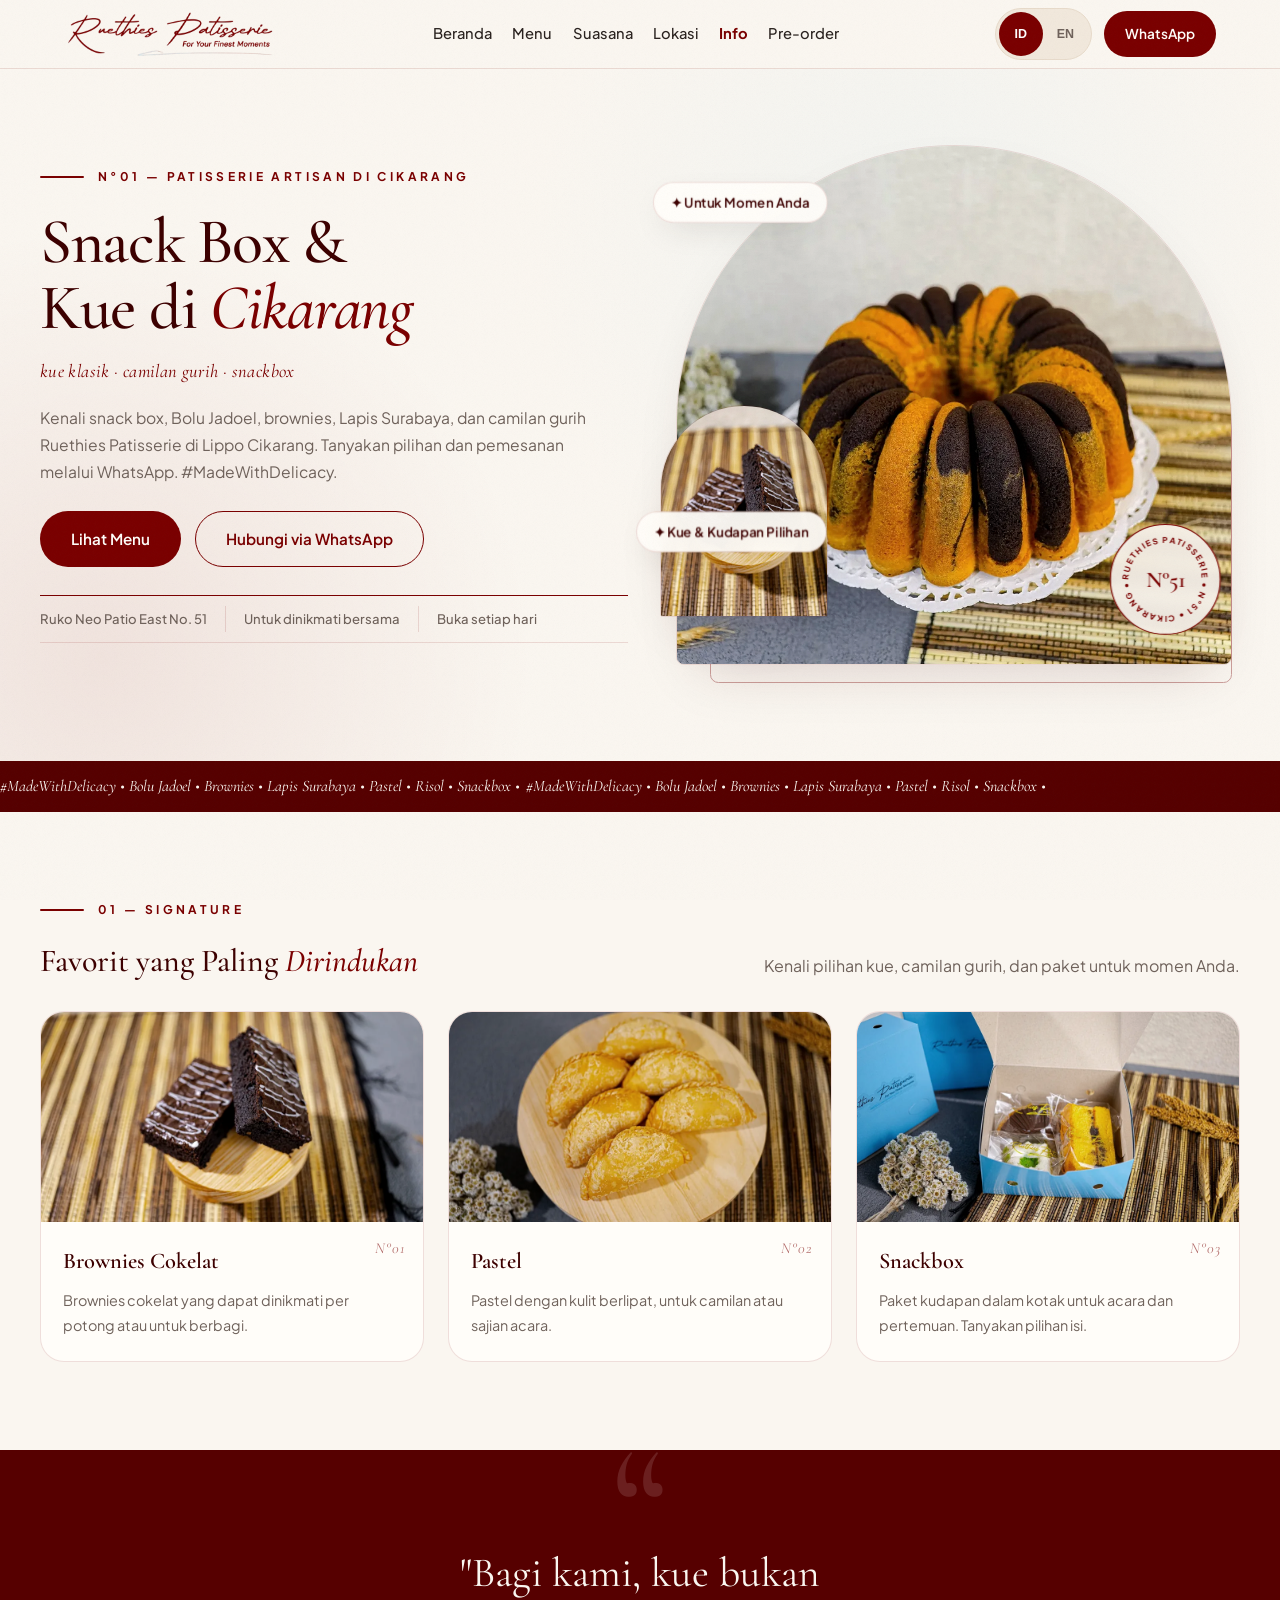
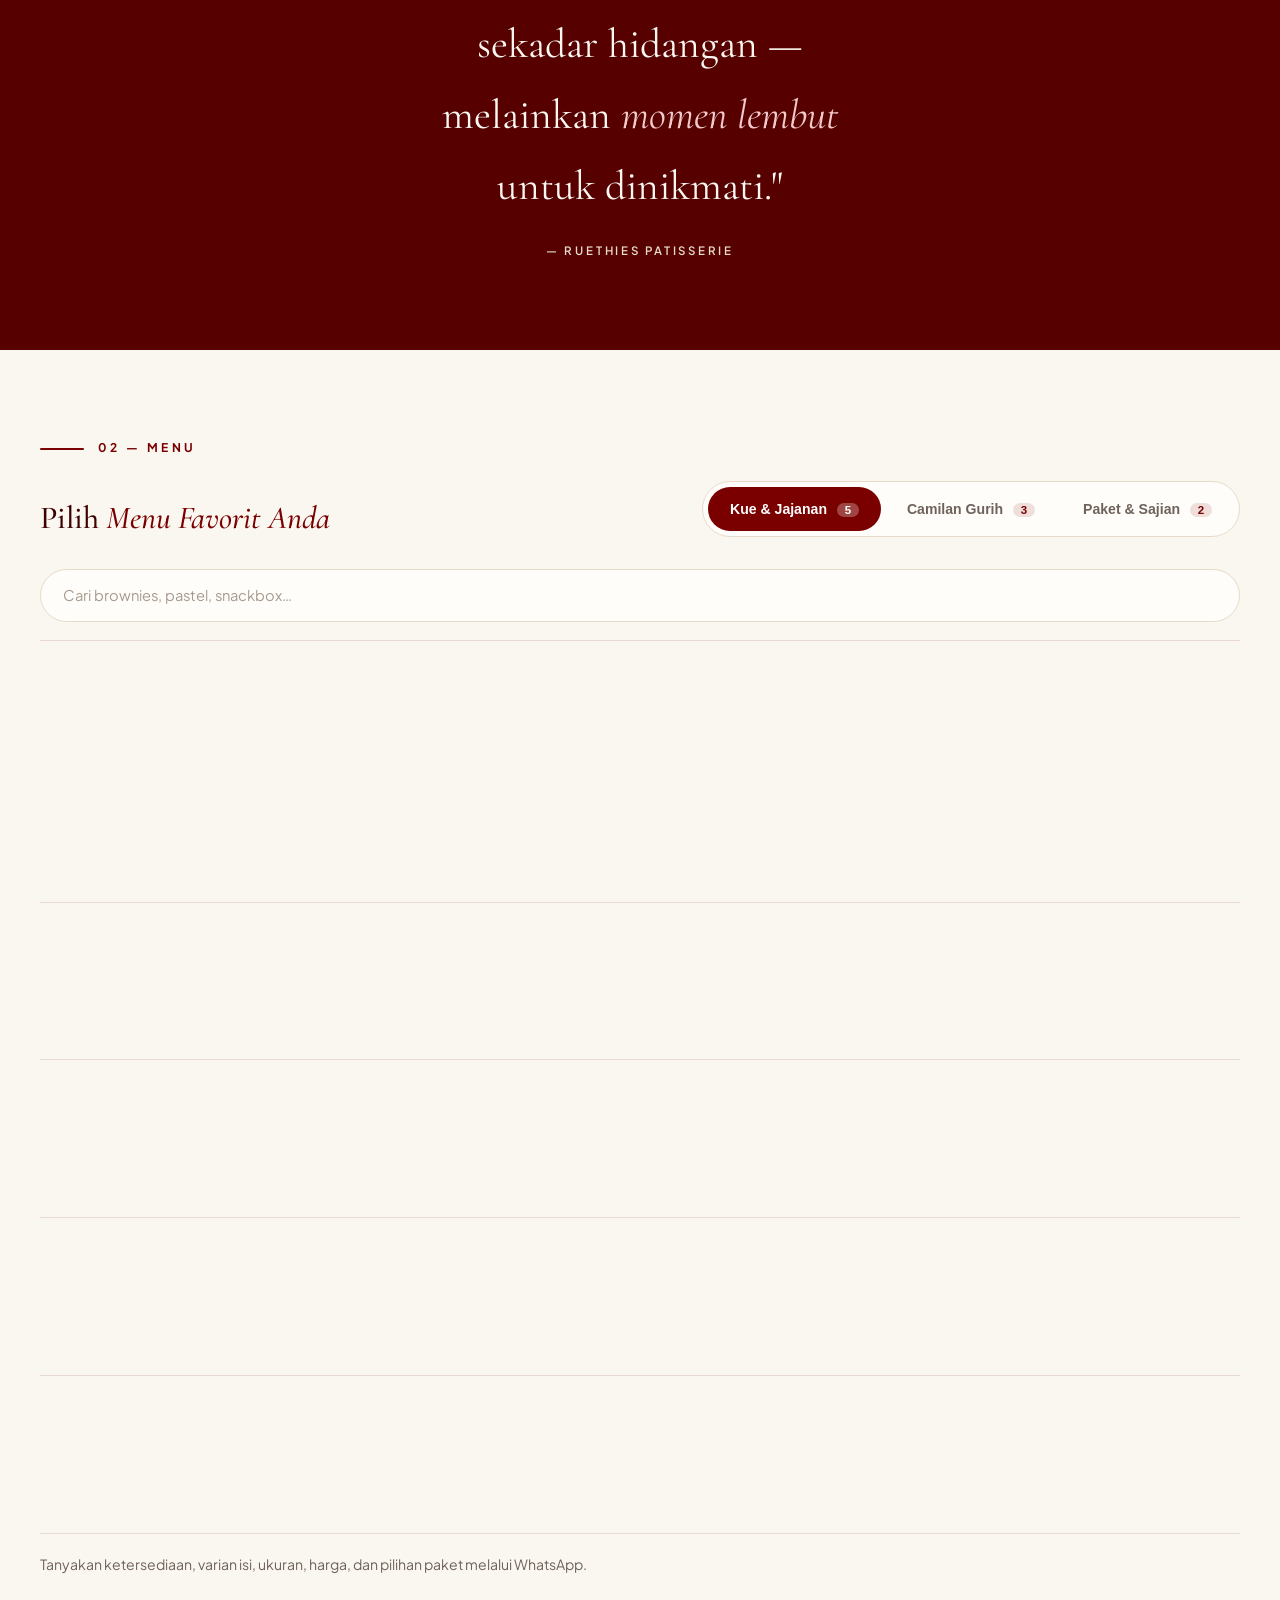
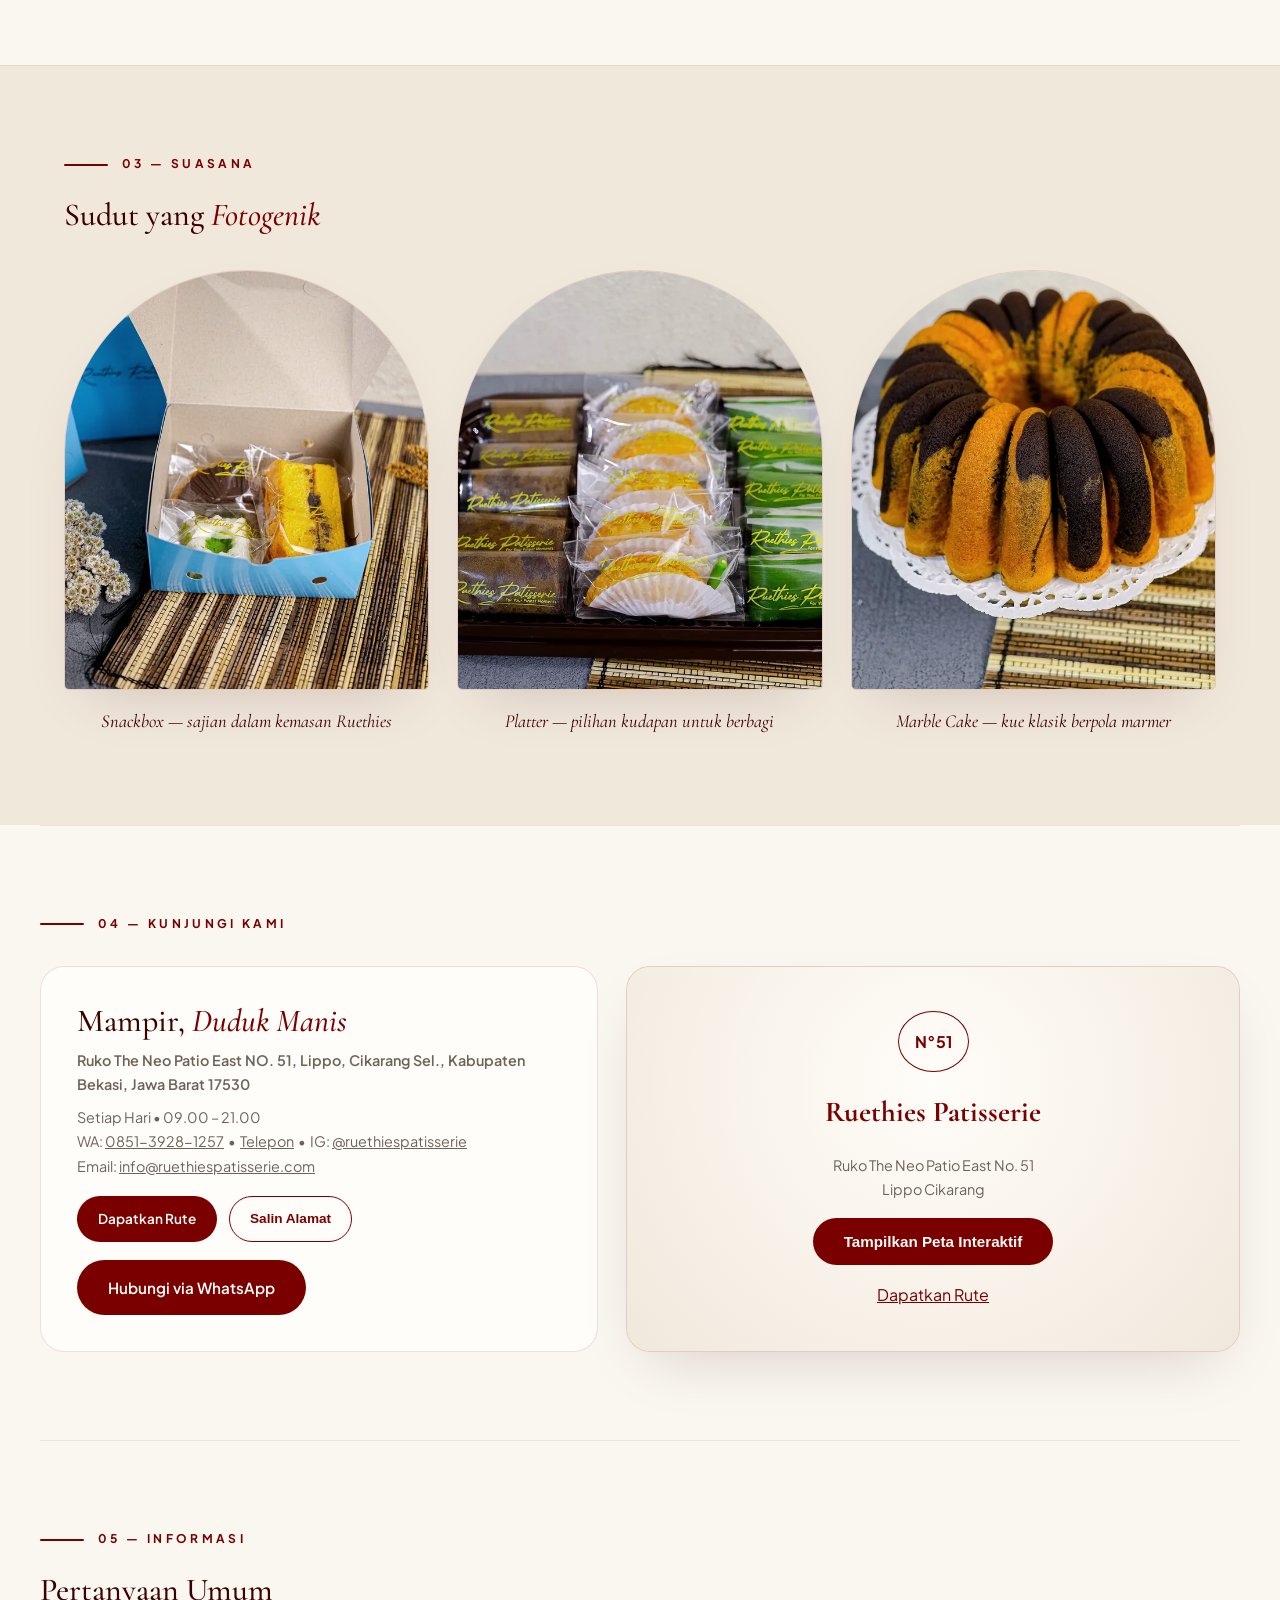
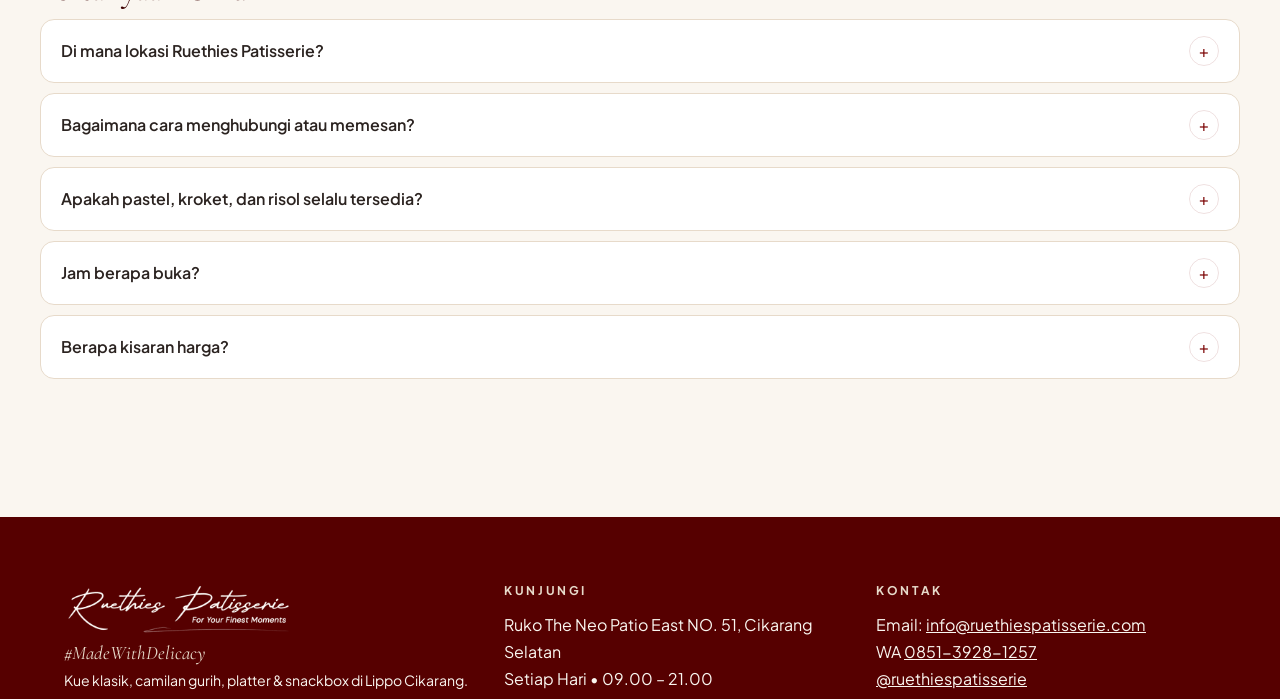
==== index.html @ 6746abd4 "Merge main into staging: sync shared photo detail UI" ====
<!DOCTYPE html>
<html lang="id">
<head>
<meta charset="UTF-8" />
<meta name="viewport" content="width=device-width, initial-scale=1.0" />
<title>Snack Box &amp; Kue di Cikarang | Ruethies Patisserie</title>
<meta name="description" content="Bolu Jadoel, brownies cokelat, Lapis Surabaya, Marble Cake, Jongkong, pastel, kroket, risol, platter dan snackbox di Ruethies Patisserie, Lippo Cikarang. Hubungi kami melalui WhatsApp." />
<meta name="author" content="Ruethies Patisserie" />
<meta name="robots" content="index, follow, max-image-preview:large" />
<link rel="canonical" href="https://ruethiespatisserie.com/" />
<link rel="alternate" hreflang="x-default" href="https://ruethiespatisserie.com/" />
<meta name="geo.region" content="ID-JB" />
<meta name="geo.placename" content="Cikarang Selatan, Kabupaten Bekasi" />
<meta name="geo.position" content="-6.3443722;107.1490519" />
<meta name="ICBM" content="-6.3443722, 107.1490519" />
<meta property="og:type" content="website" />
<meta property="og:site_name" content="Ruethies Patisserie" />
<meta property="og:title" content="Ruethies Patisserie — Kue & Snackbox di Cikarang" />
<meta property="og:description" content="Kue klasik, brownies, camilan gurih, platter dan snackbox untuk momen bersama. Temukan Ruethies Patisserie di Lippo Cikarang." />
<meta property="og:url" content="https://ruethiespatisserie.com/" />
<meta property="og:image" content="https://ruethiespatisserie.com/logo.jpeg" />
<meta name="twitter:card" content="summary_large_image" />
<meta name="twitter:title" content="Ruethies Patisserie — Kue & Snackbox Cikarang" />
<meta name="twitter:description" content="Kue klasik, camilan gurih, platter dan snackbox di Cikarang. #MadeWithDelicacy" />
<meta name="twitter:image" content="https://ruethiespatisserie.com/logo.jpeg" />
<meta name="theme-color" content="#7A0000" />
<link rel="manifest" href="manifest.json" />
<meta name="mobile-web-app-capable" content="yes" />
<meta name="apple-mobile-web-app-capable" content="yes" />
<meta name="apple-mobile-web-app-status-bar-style" content="default" />
<meta name="apple-mobile-web-app-title" content="Ruethies" />
<link rel="preconnect" href="https://fonts.googleapis.com" />
<link rel="preconnect" href="https://fonts.gstatic.com" crossorigin />
<link rel="preload" as="image" type="image/webp" href="images/hero-marble-cake.webp" fetchpriority="high" />
<link rel="preload" href="menu.json" as="fetch" crossorigin="anonymous" />
<link rel="apple-touch-icon" href="images/brand/logo-wine-320.png" />
<link rel="icon" type="image/png" href="images/brand/logo-wine-64.png" />
<link id="site-fonts" href="https://fonts.googleapis.com/css2?family=Cormorant+Garamond:ital,wght@0,400;0,500;0,600;1,400;1,500&family=Plus+Jakarta+Sans:wght@400;500;600;700&display=swap" rel="stylesheet" media="print" />
<noscript><link href="https://fonts.googleapis.com/css2?family=Cormorant+Garamond:ital,wght@0,400;0,500;0,600;1,400;1,500&family=Plus+Jakarta+Sans:wght@400;500;600;700&display=swap" rel="stylesheet" /></noscript>
<!-- ?v= = versi aset. NAIKKAN tiap deploy yang mengubah styles.css/app.js agar pengunjung otomatis dapat file baru -->
<link rel="stylesheet" href="styles.css?v=20261111-shared-detail" />
<script src="app.js?v=20261111-atmosphere" defer></script>
<script type="application/ld+json">
{"@context":"https://schema.org","@type":"CafeOrCoffeeShop","@id":"https://ruethiespatisserie.com/#cafe","name":"Ruethies Patisserie","url":"https://ruethiespatisserie.com/","inLanguage":"id","image":"https://ruethiespatisserie.com/logo.jpeg","logo":"https://ruethiespatisserie.com/logo-wine.png","slogan":"#MadeWithDelicacy","telephone":"+62-851-3928-1257","email":"info@ruethiespatisserie.com","currenciesAccepted":"IDR","menu":"https://ruethiespatisserie.com/#menu","areaServed":["Lippo Cikarang","Cikarang Selatan","Kabupaten Bekasi","Jawa Barat"],"servesCuisine":["Kue","Jajanan Indonesia","Pastel","Kroket","Risol","Snackbox"],"sameAs":["https://instagram.com/ruethiespatisserie","https://www.google.com/maps/place/Ruethies+Patisserie/@-6.3443722,107.1490519,18z"],"openingHours":"Mo-Su 09:00-21:00","openingHoursSpecification":{"@type":"OpeningHoursSpecification","dayOfWeek":["Monday","Tuesday","Wednesday","Thursday","Friday","Saturday","Sunday"],"opens":"09:00","closes":"21:00"},"address":{"@type":"PostalAddress","streetAddress":"Ruko The Neo Patio East NO. 51, Lippo","addressLocality":"Cikarang Selatan, Kabupaten Bekasi","addressRegion":"Jawa Barat","postalCode":"17530","addressCountry":"ID"},"geo":{"@type":"GeoCoordinates","latitude":-6.3443722,"longitude":107.1490519},"hasMap":"https://www.google.com/maps/place/Ruethies+Patisserie/@-6.3443722,107.1490519,18z"}
</script>
<script type="application/ld+json">
{"@context":"https://schema.org","@type":"Menu","name":"Menu Ruethies Patisserie","hasMenuSection":[{"@type":"MenuSection","name":"Kue \u0026 Jajanan","hasMenuItem":[{"@type":"MenuItem","name":"Bolu Jadoel","description":"Bolu klasik dengan taburan cokelat, untuk teman berbagi cerita.","image":"https://ruethiespatisserie.com/images/menu/bolu-jadoel.jpg"},{"@type":"MenuItem","name":"Brownies Cokelat","description":"Brownies cokelat yang dapat dinikmati per potong atau untuk berbagi.","image":"https://ruethiespatisserie.com/images/menu/brownies-cokelat.jpg"},{"@type":"MenuItem","name":"Lapis Surabaya","description":"Kue berlapis dengan tampilan klasik untuk melengkapi momen bersama.","image":"https://ruethiespatisserie.com/images/menu/lapis-surabaya.jpg"},{"@type":"MenuItem","name":"Marble Cake","description":"Bolu dengan pola marmer pada setiap irisan.","image":"https://ruethiespatisserie.com/images/menu/marble-cake.jpg"},{"@type":"MenuItem","name":"Jongkong","description":"Jajanan dalam cup dengan lapisan hijau dan putih.","image":"https://ruethiespatisserie.com/images/menu/jongkong.jpg"}]},{"@type":"MenuSection","name":"Camilan Gurih","hasMenuItem":[{"@type":"MenuItem","name":"Pastel","description":"Pastel dengan kulit berlipat, untuk camilan atau sajian acara.","image":"https://ruethiespatisserie.com/images/menu/pastel.jpg"},{"@type":"MenuItem","name":"Kroket","description":"Kroket berbalut tepung panir dengan tampilan keemasan.","image":"https://ruethiespatisserie.com/images/menu/kroket.jpg"},{"@type":"MenuItem","name":"Risol","description":"Risol berbalut tepung panir untuk menemani waktu santai.","image":"https://ruethiespatisserie.com/images/menu/risol.jpg"}]},{"@type":"MenuSection","name":"Paket \u0026 Sajian","hasMenuItem":[{"@type":"MenuItem","name":"Platter","description":"Pilihan sajian campuran dalam platter. Tanyakan pilihan isi dan kemasannya.","image":"https://ruethiespatisserie.com/images/menu/platter.jpg"},{"@type":"MenuItem","name":"Snackbox","description":"Paket kudapan dalam kotak untuk acara dan pertemuan. Tanyakan pilihan isi.","image":"https://ruethiespatisserie.com/images/menu/snackbox.jpg"}]}]}
</script>
<script type="application/ld+json">
{"@context":"https://schema.org","@type":"WebSite","name":"Ruethies Patisserie","url":"https://ruethiespatisserie.com/","inLanguage":"id"}
</script>
<!-- FAQ:SCHEMA:START -->
<script type="application/ld+json">
{"@context":"https:\/\/schema.org","@type":"FAQPage","mainEntity":[{"@type":"Question","name":"Di mana lokasi Ruethies Patisserie?","acceptedAnswer":{"@type":"Answer","text":"Ruko The Neo Patio East No. 51, Lippo, Cikarang Selatan, Kabupaten Bekasi, Jawa Barat 17530. Dapatkan rute"}},{"@type":"Question","name":"Bagaimana cara menghubungi atau memesan?","acceptedAnswer":{"@type":"Answer","text":"Hubungi WhatsApp 0851-3928-1257 untuk menanyakan ketersediaan, harga, dan pemesanan. Sebutkan produk, jumlah, serta tanggal yang diinginkan."}},{"@type":"Question","name":"Apakah pastel, kroket, dan risol selalu tersedia?","acceptedAnswer":{"@type":"Answer","text":"Ketersediaan dan pilihan isi dapat berbeda. Silakan tanyakan menu yang tersedia melalui WhatsApp."}},{"@type":"Question","name":"Jam berapa buka?","acceptedAnswer":{"@type":"Answer","text":"Setiap hari pukul 09.00–21.00 WIB."}},{"@type":"Question","name":"Berapa kisaran harga?","acceptedAnswer":{"@type":"Answer","text":"Harga mengikuti produk, ukuran, dan pilihan paket. Silakan hubungi WhatsApp untuk informasi harga terbaru."}}]}
</script>
<!-- FAQ:SCHEMA:END -->
</head>
<body>
<a class="skip" href="#menu" data-i18n="nav.skip">Langsung ke menu</a>
<div class="grain" aria-hidden="true"></div>

<header class="nav" id="nav">
  <div class="container nav-inner">
    <a href="#home" class="brand"><picture><source type="image/webp" srcset="images/brand/logo-wine-320.webp 320w, images/brand/logo-wine-640.webp 640w" sizes="(max-width: 960px) 132px, 215px" /><img src="images/brand/logo-wine-320.png" width="320" height="78" alt="Ruethies Patisserie — For Your Finest Moments" class="logo" /></picture></a>
    <nav class="links">
      <a href="#home" data-i18n="nav.home">Beranda</a>
      <a href="#menu" data-i18n="nav.menu">Menu</a>
      <a href="#atmosphere" data-i18n="nav.atmos">Suasana</a>
      <a href="#visit" data-i18n="nav.visit">Lokasi</a>
      <a href="#faq" data-i18n="nav.info">Info</a>
      <a href="/pre-order/" data-i18n="nav.preorder">Pre-order</a>
    </nav>
    <div class="nav-cta">
      <div class="lang" role="group" aria-label="Language">
        <button id="btn-id" class="on">ID</button>
        <button id="btn-en">EN</button>
      </div>
      <a class="btn primary sm" data-contact-wa data-i18n="nav.contact" href="https://wa.me/6285139281257?text=Halo%20Ruethies%20Patisserie!%20Saya%20ingin%20bertanya%20tentang%20menu%20dan%20pemesanan." target="_blank" rel="noopener">WhatsApp</a>
      <button class="burger" id="burger" aria-label="Menu" aria-expanded="false"><span></span><span></span><span></span></button>
    </div>
  </div>
  <nav class="mobile-menu" id="mmenu" hidden>
    <a href="#home" data-i18n="nav.home">Beranda</a>
    <a href="#menu" data-i18n="nav.menu">Menu</a>
    <a href="#atmosphere" data-i18n="nav.atmos">Suasana</a>
    <a href="#visit" data-i18n="nav.visit">Lokasi</a>
    <a href="#faq" data-i18n="nav.info">Info</a>
    <a href="/pre-order/" data-i18n="nav.preorder">Pre-order</a>
    <a class="mobile-reserve" data-contact-wa href="https://wa.me/6285139281257?text=Halo%20Ruethies%20Patisserie!%20Saya%20ingin%20bertanya%20tentang%20menu%20dan%20pemesanan." target="_blank" rel="noopener" data-i18n="nav.contact">WhatsApp</a>
  </nav>
</header>

<main id="home">
  <!-- HERO -->
  <section class="hero">
    <div class="hero-glow" aria-hidden="true"></div>
    <span class="side-label" aria-hidden="true">PATISSERIE — CIKARANG</span>
    <div class="hero-inner">
    <div class="hero-text">
      <p class="eyebrow"><span class="line"></span><span data-i18n="hero.eyebrow">N°01 — Patisserie Artisan di Cikarang</span></p>
      <h1 class="display" data-i18n-html="hero.title">Snack Box &amp; Kue di <em>Cikarang</em></h1>
      <p class="french" data-i18n="hero.french">kue klasik · camilan gurih · snackbox</p>
      <p class="sub" data-i18n="hero.sub">Kenali snack box, Bolu Jadoel, brownies, Lapis Surabaya, dan camilan gurih Ruethies Patisserie di Lippo Cikarang. Tanyakan pilihan dan pemesanan melalui WhatsApp. #MadeWithDelicacy.</p>
      <!-- SEO:SNACKLINK:START --><!-- SEO:SNACKLINK:END -->
      <div class="hero-btns">
        <a href="#menu" class="btn primary" data-i18n="hero.cta1">Lihat Menu</a>
        <a class="btn secondary" data-contact-wa data-i18n="hero.cta2" href="https://wa.me/6285139281257?text=Halo%20Ruethies%20Patisserie!%20Saya%20ingin%20bertanya%20tentang%20menu%20dan%20pemesanan." target="_blank" rel="noopener">Hubungi via WhatsApp</a>
      </div>
      <div class="meta">
        <div><span data-i18n="hero.p1">Ruko Neo Patio East No. 51</span></div><i></i>
        <div><span data-i18n="hero.p2">Untuk dinikmati bersama</span></div><i></i>
        <div><span data-i18n="hero.p3">Buka setiap hari</span></div>
      </div>
    </div>
    <div class="hero-visual">
      <div class="arch-frame" aria-hidden="true"></div>
      <div class="arch main"><picture><source type="image/webp" srcset="images/hero-marble-cake.webp" /><img fetchpriority="high" decoding="async" src="images/hero-marble-cake.jpg" width="880" height="1100" alt="Marble Cake Ruethies Patisserie di Cikarang" /></picture></div>
      <div class="arch mini m1"><picture><source type="image/webp" srcset="images/menu/brownies-cokelat.webp" /><img loading="lazy" decoding="async" src="images/menu/brownies-cokelat.jpg" width="640" height="480" alt="Brownies Cokelat" /></picture></div>
      <div class="badge b1">✦ <span data-i18n="hero.b1">Untuk Momen Anda</span></div>
      <div class="badge b2">✦ <span data-i18n="hero.b2">Kue & Kudapan Pilihan</span></div>
      <div class="seal" aria-hidden="true">
        <svg viewBox="0 0 120 120">
          <defs><path id="sealcirc" d="M60,60 m-44,0 a44,44 0 1,1 88,0 a44,44 0 1,1 -88,0"/></defs>
          <text><textPath href="#sealcirc" textLength="274" lengthAdjust="spacingAndGlyphs">RUETHIES PATISSERIE • N°51 • CIKARANG •</textPath></text>
        </svg>
        <b>N°51</b>
      </div>
    </div>
    </div>
  </section>

  <div class="marquee" aria-hidden="true"><div class="track">
    <span>#MadeWithDelicacy • Bolu Jadoel • Brownies • Lapis Surabaya • Pastel • Risol • Snackbox • </span>
    <span>#MadeWithDelicacy • Bolu Jadoel • Brownies • Lapis Surabaya • Pastel • Risol • Snackbox • </span>
  </div></div>

  <!-- SIGNATURE -->
  <section class="section container">
    <p class="eyebrow"><span class="line"></span><span data-i18n="sig.eyebrow">01 — Signature</span></p>
    <div class="sec-head">
      <h2 class="h2" data-i18n-html="sig.title">Favorit yang Paling <em>Dirindukan</em></h2>
      <p class="muted" data-i18n="sig.sub">Kenali pilihan kue, camilan gurih, dan paket untuk momen Anda.</p>
    </div>
    <div class="cards3" id="signature" aria-busy="true">
<!-- SEO:SIGNATURE:START --><!-- SEO:SIGNATURE:END -->
    </div>
  </section>

  <!-- QUOTE / WINE BAND -->
  <section class="quote wine-band">
    <span class="qmark" aria-hidden="true">“</span>
    <p data-i18n-html="quote.text">“Bagi kami, kue bukan sekadar hidangan — melainkan <em>momen lembut</em> untuk dinikmati.”</p>
    <small>— Ruethies Patisserie</small>
  </section>

  <!-- MENU -->
  <section class="section container" id="menu">
    <p class="eyebrow"><span class="line"></span><span data-i18n="menu.eyebrow">02 — Menu</span></p>
    <div class="sec-head">
      <h2 class="h2" data-i18n-html="menu.title">Pilih <em>Menu Favorit Anda</em></h2>
      <div class="tabs" role="tablist">
        <button class="tab on" role="tab" data-cat="cakery" data-i18n="menu.t1">Kue & Jajanan</button>
        <button class="tab" role="tab" data-cat="savoury" data-i18n="menu.t2">Camilan Gurih</button>
        <button class="tab" role="tab" data-cat="packages" data-i18n="menu.t3">Paket & Sajian</button>
        <span class="pill" id="pill"></span>
      </div>
    </div>
    <div class="menu-tools">
      <input id="msearch" type="search" data-i18n-ph="menu.searchPh" placeholder="Cari brownies, pastel, snackbox…" autocomplete="off" />
    </div>
    <div class="menulist" id="menugrid" aria-busy="true" aria-live="polite">
<!-- SEO:MENU:START --><!-- SEO:MENU:END -->
    </div>
    <noscript><ul>
      <li>Bolu Jadoel — Bolu klasik dengan taburan cokelat, untuk teman berbagi cerita.</li>
      <li>Brownies Cokelat — Brownies cokelat yang dapat dinikmati per potong atau untuk berbagi.</li>
      <li>Lapis Surabaya — Kue berlapis dengan tampilan klasik untuk melengkapi momen bersama.</li>
      <li>Marble Cake — Bolu dengan pola marmer pada setiap irisan.</li>
      <li>Jongkong — Jajanan dalam cup dengan lapisan hijau dan putih.</li>
      <li>Pastel — Pastel dengan kulit berlipat, untuk camilan atau sajian acara.</li>
      <li>Kroket — Kroket berbalut tepung panir dengan tampilan keemasan.</li>
      <li>Risol — Risol berbalut tepung panir untuk menemani waktu santai.</li>
      <li>Platter — Pilihan sajian campuran dalam platter. Tanyakan pilihan isi dan kemasannya.</li>
      <li>Snackbox — Paket kudapan dalam kotak untuk acara dan pertemuan. Tanyakan pilihan isi.</li>
    </ul></noscript>
    <p class="note muted" data-i18n="menu.note">Tanyakan ketersediaan, varian isi, ukuran, harga, dan pilihan paket melalui WhatsApp.</p>
  </section>

  <!-- ATMOSPHERE -->
  <section class="section beige-deep" id="atmosphere">
    <div class="container">
      <p class="eyebrow"><span class="line"></span><span data-i18n="atmos.eyebrow">03 — Suasana</span></p>
      <h2 class="h2" data-i18n-html="atmos.title">Sudut yang <em>Fotogenik</em></h2>
      <div class="arch-row" id="archrow"></div>
      <noscript><ul>
        <li>Snackbox — sajian dalam kemasan Ruethies</li>
        <li>Platter — pilihan kudapan untuk berbagi</li>
        <li>Marble Cake — kue klasik berpola marmer</li>
      </ul></noscript>
    </div>
  </section>

  <!-- VISIT -->
  <section class="section container" id="visit">
    <p class="eyebrow"><span class="line"></span><span data-i18n="visit.eyebrow">04 — Kunjungi Kami</span></p>
    <div class="visit">
      <div class="info card">
        <h2 class="h2" data-i18n-html="visit.title">Mampir, <em>Duduk Manis</em></h2>
        <p class="addr">Ruko The Neo Patio East NO. 51, Lippo, Cikarang Sel., Kabupaten Bekasi, Jawa Barat 17530</p>
        <p class="muted"><span data-i18n="visit.hours">Setiap Hari • 09.00 – 21.00</span><br/>WA: <a href="https://wa.me/6285139281257" target="_blank" rel="noopener">0851-3928-1257</a> &nbsp;•&nbsp; <a href="tel:+6285139281257" data-i18n="visit.call">Telepon</a> &nbsp;•&nbsp; IG: <a href="https://instagram.com/ruethiespatisserie" target="_blank" rel="noopener">@ruethiespatisserie</a><br/>Email: <a href="mailto:info@ruethiespatisserie.com">info@ruethiespatisserie.com</a></p>
        <div class="row">
          <a class="btn primary sm" target="_blank" rel="noopener" href="https://www.google.com/maps/dir/?api=1&destination=-6.3443722,107.1490519" data-i18n="visit.dir">Dapatkan Rute</a>
          <button class="btn secondary sm" id="copyaddr" data-i18n="visit.copy">Salin Alamat</button>
        </div>
        <a class="btn primary" data-contact-wa data-i18n="visit.contact" href="https://wa.me/6285139281257?text=Halo%20Ruethies%20Patisserie!%20Saya%20ingin%20bertanya%20tentang%20menu%20dan%20pemesanan." target="_blank" rel="noopener">Hubungi via WhatsApp</a>
      </div>
      <div class="mapwrap">
        <div class="map-placeholder" id="map-placeholder">
          <span class="map-marker" aria-hidden="true">N°51</span>
          <h3>Ruethies Patisserie</h3>
          <p>Ruko The Neo Patio East No. 51<br />Lippo Cikarang</p>
          <button type="button" class="btn primary" id="load-map" data-i18n="visit.map" aria-controls="visit-map" hidden>Tampilkan Peta Interaktif</button>
          <a href="https://www.google.com/maps/dir/?api=1&amp;destination=-6.3443722,107.1490519" target="_blank" rel="noopener" data-i18n="visit.dir">Dapatkan Rute</a>
        </div>
        <iframe id="visit-map" title="Peta Ruethies Patisserie — N°51" data-src="https://www.google.com/maps?q=-6.3443722,107.1490519(Ruethies%20Patisserie)&amp;z=18&amp;output=embed" width="600" height="450" referrerpolicy="strict-origin-when-cross-origin" allowfullscreen hidden></iframe>
      </div>
    </div>
  </section>
  <!-- FAQ -->
  <section class="section container" id="faq">
    <p class="eyebrow"><span class="line"></span><span data-i18n="faq.eyebrow">05 — Informasi</span></p>
    <h2 class="h2" data-i18n="faq.title">Pertanyaan Umum</h2>
    <!-- FAQ:HTML:START -->
    <details><summary>Di mana lokasi Ruethies Patisserie?</summary><p>Ruko The Neo Patio East No. 51, Lippo, Cikarang Selatan, Kabupaten Bekasi, Jawa Barat 17530. <a href="https://www.google.com/maps/dir/?api=1&amp;destination=-6.3443722,107.1490519" target="_blank" rel="noopener">Dapatkan rute</a></p></details>
    <details><summary>Bagaimana cara menghubungi atau memesan?</summary><p>Hubungi WhatsApp <a href="https://wa.me/6285139281257" target="_blank" rel="noopener">0851-3928-1257</a> untuk menanyakan ketersediaan, harga, dan pemesanan. Sebutkan produk, jumlah, serta tanggal yang diinginkan.</p></details>
    <details><summary>Apakah pastel, kroket, dan risol selalu tersedia?</summary><p>Ketersediaan dan pilihan isi dapat berbeda. Silakan tanyakan menu yang tersedia melalui WhatsApp.</p></details>
    <details><summary>Jam berapa buka?</summary><p>Setiap hari pukul 09.00–21.00 WIB.</p></details>
    <details><summary>Berapa kisaran harga?</summary><p>Harga mengikuti produk, ukuran, dan pilihan paket. Silakan hubungi WhatsApp untuk informasi harga terbaru.</p></details>
<!-- FAQ:HTML:END -->
  </section>
</main>

<!-- STICKY MOBILE BAR -->
<div class="stickybar" id="stickybar">
  <a href="#menu" class="sb-link" data-i18n="hero.cta1">Lihat Menu</a>
  <a class="btn primary sm" data-contact-wa data-i18n="nav.contact" href="https://wa.me/6285139281257?text=Halo%20Ruethies%20Patisserie!%20Saya%20ingin%20bertanya%20tentang%20menu%20dan%20pemesanan." target="_blank" rel="noopener">WhatsApp</a>
</div>

<footer>
  <div class="container foot">
    <div><p class="brand light"><picture><source type="image/webp" srcset="images/brand/logo-white-320.webp 320w, images/brand/logo-white-640.webp 640w" sizes="300px" /><img src="images/brand/logo-white-320.png" width="320" height="78" alt="Ruethies Patisserie" class="logo foot-logo" loading="lazy" /></picture></p><p class="tag">#MadeWithDelicacy</p><p class="sm">Kue klasik, camilan gurih, platter & snackbox di Lippo Cikarang.</p></div>
    <div><p class="fh" data-i18n="foot.visit">Kunjungi</p><p>Ruko The Neo Patio East NO. 51, Cikarang Selatan<br/><span data-i18n="visit.hours">Setiap Hari • 09.00 – 21.00</span></p></div>
    <div><p class="fh" data-i18n="foot.contact">Kontak</p><p>Email: <a href="mailto:info@ruethiespatisserie.com">info@ruethiespatisserie.com</a><br/>WA <a href="https://wa.me/6285139281257" target="_blank" rel="noopener">0851-3928-1257</a><br/><a href="https://instagram.com/ruethiespatisserie" target="_blank" rel="noopener">@ruethiespatisserie</a><br/><a href="https://www.google.com/maps/dir/?api=1&destination=-6.3443722,107.1490519" target="_blank" rel="noopener">Google Maps →</a></p></div>
  </div>
  <p class="copy">© 2026 Ruethies Patisserie • ID | EN</p>
</footer>

<!-- LIGHTBOX -->
<div class="backdrop lb" id="lightbox" hidden>
  <div class="lb-inner" role="dialog" aria-modal="true" aria-label="Galeri suasana">
    <button type="button" class="x" id="lb-close" aria-label="Tutup foto">✕</button>
    <button class="lb-nav prev" id="lb-prev" aria-label="Sebelumnya">‹</button>
    <figure><div class="arch lb-arch"><img id="lb-img" src="" width="1200" height="900" alt="" /></div><figcaption id="lb-cap"></figcaption><p id="lb-description" hidden></p><a id="lb-wa" class="btn primary" target="_blank" rel="noopener" hidden></a><div class="lb-count" id="lb-count" aria-hidden="true">01 / 03</div></figure>
    <button class="lb-nav next" id="lb-next" aria-label="Berikutnya">›</button>
  </div>
</div>

</body>
</html>
---- styles.css ----
:root{
  --wine:#7A0000; --wine-deep:#560000; --wine-soft:#A83A3A; --wine-ink:#3D0000;
  --wine-12:rgba(122,0,0,.12); --wine-08:rgba(122,0,0,.08);
  --beige:#FAF6F0; --paper:#FFFDF9; --beige-deep:#F1E8DC; --beige-line:#E7DACA;
  --baby:#89CFF0; --baby-glow:rgba(137,207,240,.08);
  --ink:#2B2320; --muted:#6F625B; --faint:#A89A8E;
  --sh:0 24px 60px -24px rgba(61,0,0,.18);
  --ease:cubic-bezier(.22,1,.36,1);
}
*{box-sizing:border-box;margin:0;padding:0}
html,body{overflow-x:clip}
html{scroll-behavior:smooth}
body{background:var(--beige);color:var(--ink);font-family:"Plus Jakarta Sans",sans-serif;line-height:1.7;-webkit-font-smoothing:antialiased}
img{display:block;width:100%;height:100%;object-fit:cover;filter:saturate(.92) contrast(1.02)}
.container{max-width:1200px;margin:0 auto;padding:0 24px}
.grain{position:fixed;inset:0;pointer-events:none;opacity:.05;z-index:60;background-image:url("data:image/svg+xml,%3Csvg xmlns='http://www.w3.org/2000/svg' width='120' height='120'%3E%3Cfilter id='n'%3E%3CfeTurbulence baseFrequency='.9'/%3E%3C/filter%3E%3Crect width='120' height='120' filter='url(%23n)' opacity='.6'/%3E%3C/svg%3E")}
/* NAV */
.nav{position:sticky;top:0;z-index:50;backdrop-filter:blur(16px);background:rgba(250,246,240,.78);border-bottom:1px solid var(--wine-12)}
.nav.scrolled{box-shadow:0 12px 32px -18px rgba(61,0,0,.25)}
.nav-inner{display:flex;align-items:center;justify-content:space-between;height:68px}
.brand{font-family:"Cormorant Garamond",serif;font-weight:600;font-size:1.6rem;color:var(--wine);text-decoration:none}
.brand span{font-family:"Plus Jakarta Sans";font-size:.6rem;letter-spacing:.32em;color:var(--muted);margin-left:8px;vertical-align:middle}
.brand.light{color:var(--beige)} .brand.light span{color:var(--beige-line)}
.brand .logo{height:52px;width:auto;max-width:280px;object-fit:contain;filter:none}
.foot-logo{height:56px !important;max-width:300px;filter:none !important;opacity:1}
.links{display:flex;gap:clamp(12px,1.6vw,24px)}
.links a{text-decoration:none;color:var(--ink);font-weight:500;font-size:.92rem;white-space:nowrap}
.links a:hover{color:var(--wine)}
.links a.on{color:var(--wine);font-weight:700}
.skip{position:absolute;left:16px;top:-60px;z-index:200;background:var(--wine);color:#fff;padding:10px 18px;border-radius:999px;font-weight:600;font-size:.85rem;text-decoration:none;transition:top .2s ease}
.skip:focus{top:12px;color:#fff}
.nav-cta{display:flex;align-items:center;gap:12px}
.lang{display:flex;background:var(--beige-deep);border-radius:999px;padding:3px;border:1px solid var(--beige-line)}
.lang button{border:0;background:transparent;padding:6px 14px;border-radius:999px;font-weight:600;font-size:.78rem;cursor:pointer;color:var(--muted)}
.lang button.on{background:var(--wine);color:#fff}
.burger{display:none;border:1px solid var(--beige-line);background:var(--paper);border-radius:12px;width:42px;height:42px;cursor:pointer;flex-direction:column;align-items:center;justify-content:center;gap:5px}
.burger span{display:block;width:18px;height:2px;background:var(--wine);border-radius:2px;transition:.25s ease}
.burger.open span:nth-child(1){transform:translateY(7px) rotate(45deg)}
.burger.open span:nth-child(2){opacity:0}
.burger.open span:nth-child(3){transform:translateY(-7px) rotate(-45deg)}
.mobile-menu{display:flex;flex-direction:column;background:rgba(255,253,249,.97);backdrop-filter:blur(16px);border-top:1px solid var(--wine-12);padding:8px 20px 16px}
.mobile-menu[hidden]{display:none}
.mobile-menu a{text-decoration:none;color:var(--ink);font-weight:600;padding:12px 4px;border-bottom:1px solid var(--wine-08)}
.mobile-menu a:last-child{border-bottom:0}
.mobile-menu .mobile-reserve{font:inherit;font-weight:600;text-align:left;cursor:pointer;padding:12px 4px;background:none;border:0;color:var(--ink)}
/* BUTTONS */
.btn{border-radius:999px;font-weight:600;cursor:pointer;border:1px solid transparent;text-decoration:none;display:inline-block;transition:.2s ease-out}
.btn.primary{background:var(--wine);color:#FFFDF9;padding:14px 30px;font-size:.95rem}
.btn.primary:hover{background:var(--wine-deep);transform:translateY(-1px);box-shadow:var(--sh)}
.btn.secondary{background:transparent;border-color:var(--wine);color:var(--wine);padding:14px 30px;font-size:.95rem}
.btn.secondary:hover{background:var(--wine-08)}
.btn.sm{padding:10px 20px;font-size:.85rem}
/* HERO — full-bleed modern editorial */
.hero{position:relative;overflow:hidden;padding:76px 0 96px}
.hero-inner{position:relative;max-width:1320px;margin:0 auto;padding:0 40px;display:grid;grid-template-columns:1.02fr .98fr;gap:48px;align-items:center}
.hero-glow{position:absolute;inset:0;pointer-events:none;background:radial-gradient(560px at 72% 26%,var(--baby-glow),transparent 70%),radial-gradient(620px at 8% 85%,rgba(122,0,0,.08),transparent 70%)}
.side-label{position:absolute;left:6px;top:50%;transform:rotate(180deg) translateY(50%);writing-mode:vertical-rl;font-size:.66rem;letter-spacing:.38em;color:var(--faint);font-weight:600;white-space:nowrap}
@media(max-width:1300px){.side-label{display:none}}
.eyebrow{display:flex;align-items:center;gap:14px;font-size:.75rem;letter-spacing:.28em;text-transform:uppercase;color:var(--wine);font-weight:700;margin-bottom:22px}
.eyebrow .line{width:44px;height:2px;background:var(--wine);display:inline-block;border-radius:2px}
.display{font-family:"Cormorant Garamond",serif;font-weight:500;font-size:clamp(2.6rem,5vw,4.2rem);line-height:1.04;letter-spacing:-.02em;color:var(--wine-ink);max-width:12ch}
.display em{color:var(--wine);font-style:italic}
.sub{color:var(--muted);font-size:.98rem;max-width:52ch;margin:18px 0 26px}
.french{font-family:"Cormorant Garamond",serif;font-style:italic;font-size:1.15rem;color:var(--wine);margin-top:14px;letter-spacing:.02em}
.hero-btns{display:flex;gap:14px;flex-wrap:wrap}
.meta{display:flex;align-items:stretch;gap:0;flex-wrap:wrap;margin-top:28px;border-top:1px solid var(--wine);border-bottom:1px solid var(--wine-12);color:var(--muted);font-size:.82rem;font-weight:500}
.meta div{padding:12px 18px}
.meta div:first-child{padding-left:0}
.meta i{width:1px;background:var(--wine-12);margin:10px 0}
.hero-visual{position:relative;min-height:520px;margin-right:8px;perspective:1200px}
.hero-visual.has-tilt{transform-style:preserve-3d;will-change:transform;transition:transform .18s ease-out}
.has-tilt .arch.mini{animation:floatyZ 7s ease-in-out infinite}
@keyframes floatyZ{0%,100%{transform:translateY(0) translateZ(40px)}50%{transform:translateY(-7px) translateZ(40px)}}
.has-tilt .badge{transform:translateZ(60px)}
.has-tilt .seal{transform:translateZ(30px)}
.arch{overflow:hidden;border-radius:999px 999px 28px 28px;border:1px solid var(--wine-12);box-shadow:var(--sh);position:relative;z-index:1}
.arch-frame{position:absolute;inset:26px 0 -18px 34px;border:1px solid var(--wine);opacity:.35;border-radius:999px 999px 32px 32px;z-index:0}
.arch.main{height:520px}
.arch.mini{position:absolute;width:168px;height:212px;z-index:2;animation:floaty 7s ease-in-out infinite}
.m1{left:-16px;bottom:48px}
@keyframes floaty{0%,100%{transform:translateY(0)}50%{transform:translateY(-7px)}}
.badge{position:absolute;background:rgba(255,253,249,.94);backdrop-filter:blur(12px);-webkit-backdrop-filter:blur(12px);border:1px solid var(--wine-12);border-radius:999px;padding:8px 16px;font-size:.78rem;font-weight:600;letter-spacing:.02em;color:var(--wine-ink);box-shadow:0 12px 32px -12px rgba(43,35,32,.22);z-index:3;white-space:nowrap}
.b1{top:48px;left:-8px}
.b2{bottom:120px;left:-24px}
.visit .info p a:not(.btn), footer p a:not(.btn){color:inherit}
.visit .info p a:not(.btn):hover, footer p a:not(.btn):hover{color:var(--beige-line)}
.btn.primary{color:#FFFDF9}
.btn.secondary{color:var(--wine)}
/* Lightbox */
.arch-btn{border:0;background:none;padding:0;cursor:pointer;display:block;width:100%;text-align:inherit;font:inherit;border-radius:999px 999px 28px 28px}
.arch-btn:focus-visible{outline:2px solid var(--wine);outline-offset:4px}
.arch-btn .arch{display:block}
.backdrop.lb .lb-inner{position:relative;display:flex;align-items:center;gap:12px;max-width:min(880px,94vw)}
.backdrop.lb figure{margin:0;max-width:min(680px,86vw)}
.lb-arch{height:min(64vh,520px);min-width:min(420px,80vw)}
.lb-arch img{width:100%;height:100%}
.backdrop.lb figcaption{text-align:center;font-family:"Cormorant Garamond",serif;font-style:italic;font-size:1.2rem;color:var(--beige);margin-top:12px}
.lb-count{text-align:center;font-size:.75rem;letter-spacing:.28em;color:var(--beige-line);margin-top:6px;font-weight:700}
.lb-nav{border:1px solid var(--wine-12);background:rgba(255,253,249,.92);width:44px;height:44px;border-radius:50%;font-size:1.4rem;cursor:pointer;color:var(--wine);flex-shrink:0}
:focus-visible{outline:2px solid var(--wine);outline-offset:3px;border-radius:6px}
/* SKELETON shimmer — anti layar kosong saat menu dimuat */
.sk{pointer-events:none}
.sk-ph,.sk-line,.sk-dot{position:relative;overflow:hidden;background:var(--beige-deep)}
.sk-ph::after,.sk-line::after,.sk-dot::after{content:"";position:absolute;inset:0;background:linear-gradient(100deg,transparent 20%,rgba(255,253,249,.75) 50%,transparent 80%);animation:shimmer 1.4s infinite}
.sk-line{height:14px;border-radius:8px;margin:8px 0}
.sk-line.w40{width:40%}.sk-line.w60{width:60%}
.sk-dot{width:28px;height:28px;border-radius:50%}
.card.sk{animation:none}
@keyframes shimmer{from{transform:translateX(-100%)}to{transform:translateX(100%)}}
.lang button,.tab,.burger,.lb-nav{min-height:44px}
.lang button{min-width:44px}
.seal{position:absolute;right:18px;bottom:36px;width:108px;height:108px;z-index:3;display:flex;align-items:center;justify-content:center;background:rgba(250,246,240,.9);backdrop-filter:blur(8px);border:1px solid var(--wine);border-radius:50%;box-shadow:var(--sh)}
.seal svg{position:absolute;inset:4px;animation:spin 26s linear infinite}
.seal svg text{font-family:"Plus Jakarta Sans",sans-serif;font-size:9.5px;font-weight:700;letter-spacing:1.6px;fill:var(--wine)}
.seal b{font-family:"Cormorant Garamond",serif;font-size:1.35rem;color:var(--wine);font-weight:600}
@keyframes spin{to{transform:rotate(360deg)}}
/* MARQUEE — hardened for mobile */
.marquee{background:var(--wine-deep);color:var(--beige);overflow:hidden;padding:12px 0;font-family:"Cormorant Garamond",serif;font-style:italic;font-size:1rem;white-space:nowrap}
.marquee:hover .track{animation-play-state:paused}
.track{display:flex;width:max-content;animation:mq 30s linear infinite;will-change:transform;backface-visibility:hidden}
.track span{flex-shrink:0;padding-right:.4em}
@keyframes mq{to{transform:translate3d(-50%,0,0)}}
/* STICKY MOBILE BAR */
.stickybar{display:none}
/* SECTIONS — editorial rhythm */
.section{padding:88px 0;scroll-margin-top:76px}
.section + .section{border-top:1px solid var(--wine-08)}
.beige-deep{background:var(--beige-deep)}
.sec-head{display:flex;justify-content:space-between;align-items:end;gap:16px 24px;flex-wrap:wrap;margin-bottom:32px}
.sec-head .muted{margin-top:8px;max-width:46ch}
.h2{font-family:"Cormorant Garamond",serif;font-weight:500;font-size:clamp(1.5rem,2.6vw,2rem);color:var(--wine-ink);line-height:1.15}
.h2 em{color:var(--wine)}
.muted{color:var(--muted)} .sm{font-size:.88rem} .note{margin-top:20px;font-size:.88rem}
.cards3{display:grid;grid-template-columns:repeat(3,1fr);gap:24px}
.grid{display:grid;grid-template-columns:repeat(3,1fr);gap:24px}
.card{background:var(--paper);border:1px solid var(--wine-12);border-radius:24px;overflow:hidden;transition:transform .25s var(--ease),box-shadow .25s var(--ease);animation:up .5s ease both}
.card:hover{transform:translateY(-4px);box-shadow:var(--sh)}
.card .ph{height:210px;overflow:hidden;position:relative}
.card .ph img{transition:transform .5s var(--ease)}
.card:hover .ph img{transform:scale(1.05)}
.cards3 .card .ph::after{content:"";position:absolute;inset:0;background:linear-gradient(115deg,transparent 32%,rgba(255,253,249,.38) 48%,transparent 62%);transform:translateX(-130%);transition:transform .6s var(--ease);pointer-events:none;z-index:2}
.cards3 .card:hover .ph::after{transform:translateX(130%)}
@media(hover:none){.cards3 .card:active{transform:scale(.98)}}
.card .bd{padding:20px 22px 24px;position:relative}
.signo{position:absolute;top:14px;right:18px;font-family:"Cormorant Garamond",serif;font-style:italic;font-size:.95rem;color:var(--wine);opacity:.55;letter-spacing:.06em}
.card h3{font-family:"Cormorant Garamond",serif;font-size:1.4rem;color:var(--wine-ink);font-weight:600}
.card p{font-size:.9rem;color:var(--muted);margin:8px 0 0}
.rv{opacity:0;transform:translateY(16px);transition:opacity .6s ease,transform .6s var(--ease)}
.rv.in{opacity:1;transform:none}
.cards3 .card:nth-child(2){transition-delay:.08s}
.cards3 .card:nth-child(3){transition-delay:.16s}
.chip{display:inline-block;background:var(--wine-12);color:var(--wine);font-size:.72rem;font-weight:700;letter-spacing:.08em;text-transform:uppercase;border-radius:999px;padding:4px 12px;margin-bottom:10px}
/* TABS */
.tabs{position:relative;display:flex;background:var(--paper);border:1px solid var(--beige-line);border-radius:999px;padding:5px;gap:4px}
.tab{position:relative;z-index:1;border:0;background:transparent;padding:10px 22px;border-radius:999px;font-weight:600;font-size:.88rem;color:var(--muted);cursor:pointer}
.tab.on{color:#fff}
.tcount{display:inline-block;min-width:22px;text-align:center;font-size:.72rem;font-weight:700;background:var(--wine-12);color:var(--wine);border-radius:999px;padding:1px 7px;margin-left:6px}
.tab.on .tcount{background:rgba(255,253,249,.28);color:#fff}
.menu-tools{margin-bottom:18px}
.menu-tools input{width:100%;border:1px solid var(--beige-line);border-radius:999px;padding:13px 22px;font:inherit;font-size:.92rem;background:var(--paper);color:var(--ink)}
.menu-tools input:focus{outline:2px solid var(--wine);outline-offset:2px;border-color:var(--wine)}
.menu-tools input::placeholder{color:var(--faint)}
.askbtn{border:0;background:none;padding:0;cursor:pointer;font:inherit;font-size:.76rem;font-weight:700;color:var(--wine);text-decoration:underline;text-underline-offset:3px;white-space:nowrap}
.empty-note{padding:28px 8px;text-align:center}
.pill{position:absolute;top:5px;bottom:5px;border-radius:999px;background:var(--wine);transition:left .3s var(--ease),width .3s var(--ease);z-index:0}
/* MENU — editorial numbered list (anti-template) */
.menulist{display:flex;flex-direction:column;border-top:1px solid var(--wine-12)}
.menulist.swap{animation:menuswap .3s var(--ease)}
@keyframes menuswap{from{opacity:0;transform:translateY(8px)}to{opacity:1;transform:none}}
.mrow{display:grid;grid-template-columns:64px 1fr auto 120px;gap:20px;align-items:center;padding:26px 8px;border-bottom:1px solid var(--wine-12);transition:background .25s ease,padding .25s var(--ease);content-visibility:auto;contain-intrinsic-size:auto 140px}
.mrow:hover{background:var(--paper);padding-left:16px}
.mnum{font-family:"Cormorant Garamond",serif;font-style:italic;font-size:1.3rem;color:var(--wine);opacity:.75}
.mbody h3{font-family:"Cormorant Garamond",serif;font-size:1.32rem;font-weight:600;color:var(--wine-ink);line-height:1.2}
.mbody p{font-size:.86rem;color:var(--muted);margin-top:4px;max-width:56ch}
.mtags{display:flex;gap:10px;align-items:center;margin-top:8px}
.tagline{font-size:.68rem;letter-spacing:.14em;text-transform:uppercase;color:var(--faint);font-weight:600}
.mdots{width:120px;border-bottom:1px dotted var(--faint);opacity:.7;align-self:center;transform:translateY(-2px)}
.mpeek{width:120px;height:96px;border-radius:60px 60px 16px 16px;overflow:hidden;border:1px solid var(--wine-12);box-shadow:var(--sh);transition:transform .35s var(--ease)}
.mrow:hover .mpeek{transform:scale(1.06) rotate(-1.5deg)}
/* QUOTE */
.quote{background:var(--paper);text-align:center;padding:88px 24px;border-top:1px solid var(--wine-12);border-bottom:1px solid var(--wine-12);position:relative;overflow:hidden}
.quote.wine-band{background:var(--wine-deep);color:var(--beige);border:0}
.quote.wine-band p{color:var(--beige)}
.quote.wine-band em{color:#F3C9C9}
.quote.wine-band small{color:var(--beige-line)}
.qmark{position:absolute;top:-30px;left:50%;transform:translateX(-50%);font-family:"Cormorant Garamond",serif;font-size:11rem;line-height:1;color:var(--wine);opacity:.1;pointer-events:none}
.wine-band .qmark{color:#fff;opacity:.12}
.quote p{font-family:"Cormorant Garamond",serif;font-size:clamp(1.6rem,3.4vw,2.6rem);color:var(--wine-ink);max-width:22ch;margin:0 auto 14px}
.quote em{color:var(--wine)} .quote small{color:var(--faint);letter-spacing:.24em;text-transform:uppercase;font-size:.72rem;font-weight:600}
/* ATMOS */
.arch-row{display:grid;grid-template-columns:repeat(3,1fr);gap:28px;margin-top:36px}
.arch-row:empty{min-height:470px}
.arch-row .arch{height:420px}
.arch-row figcaption{text-align:center;font-family:"Cormorant Garamond",serif;font-style:italic;font-size:1.15rem;color:var(--wine-ink);margin-top:16px}
/* VISIT */
.visit{display:grid;grid-template-columns:1fr 1.1fr;gap:28px;margin-top:32px;align-items:stretch}
.card.info{padding:36px}
.addr{font-weight:600;margin:16px 0 10px}
.info .row{display:flex;gap:12px;flex-wrap:wrap;margin:18px 0}
.mapwrap{position:relative;border-radius:24px;overflow:hidden;border:1px solid var(--wine-12);box-shadow:var(--sh);min-height:340px;background:var(--beige-deep)}
.mapwrap iframe{width:100%;height:100%;min-height:340px;border:0}
.map-placeholder{min-height:340px;height:100%;padding:32px;display:flex;flex-direction:column;align-items:center;justify-content:center;gap:16px;text-align:center;background:radial-gradient(circle at 50% 30%,var(--paper),var(--beige-deep))}
.map-placeholder[hidden],.mapwrap iframe[hidden],#load-map[hidden]{display:none}
.map-placeholder h3{font-family:"Cormorant Garamond",serif;color:var(--wine);font-size:1.8rem}
.map-placeholder p{font-size:.9rem;color:var(--muted)}
.map-placeholder a{color:var(--wine)}
.map-marker{border:1px solid var(--wine);border-radius:50%;padding:16px;color:var(--wine);font-weight:700}
.pin{position:absolute;left:16px;bottom:16px;background:rgba(255,253,249,.92);backdrop-filter:blur(10px);border:1px solid var(--wine-12);border-radius:16px;padding:12px 18px;box-shadow:var(--sh)}
.pin strong{display:block;font-family:"Cormorant Garamond",serif;font-size:1.15rem;color:var(--wine)}
.pin span{font-size:.78rem;color:var(--muted);letter-spacing:.06em}
/* FOOTER */
footer{background:var(--wine-deep);color:var(--beige);margin-top:40px}
.foot{display:grid;grid-template-columns:1.2fr 1fr 1fr;gap:32px;padding:64px 24px 24px}
.fh{font-size:.75rem;letter-spacing:.22em;text-transform:uppercase;color:var(--beige-line);margin-bottom:10px;font-weight:700}
footer a{color:var(--beige)}
.tag{font-family:"Cormorant Garamond",serif;font-style:italic;font-size:1.2rem;color:var(--beige-line)}
.copy{text-align:center;padding:18px;border-top:1px solid rgba(250,246,240,.15);font-size:.82rem;color:var(--beige-line)}
/* MODAL */
.backdrop{position:fixed;inset:0;background:rgba(43,35,32,.45);backdrop-filter:blur(6px);display:flex;align-items:center;justify-content:center;z-index:100;padding:20px}
.backdrop[hidden]{display:none}
.x{position:absolute;top:16px;right:16px;z-index:3;border:0;background:var(--beige-deep);width:44px;height:44px;border-radius:50%;cursor:pointer}
@keyframes up{from{opacity:0;transform:translateY(16px)}}
@media(max-width:960px){
  body{padding-bottom:82px}
  .container{padding:0 24px}
  .grain{display:none}
  .hero-glow{background:radial-gradient(440px at 70% 18%,var(--baby-glow),transparent 70%)}
  /* NAV — compact, no crowding */
  .nav-inner{height:60px;gap:10px}
  .brand .logo{max-width:132px;height:38px}
  .links{display:none}
  .burger{display:flex;flex-shrink:0}
  .nav-cta{gap:8px;margin-left:auto}
  .nav-cta .btn.primary.sm{padding:9px 14px;font-size:.78rem;white-space:nowrap}
  .lang{padding:2px}
  .lang button{padding:8px 11px;font-size:.72rem}
  .mobile-menu a{font-size:.95rem}
  /* HERO — text first, visual breathing room */
  .hero{padding:40px 0 56px}
  .hero-inner{grid-template-columns:1fr;padding:0 24px;gap:32px}
  .eyebrow{font-size:.68rem;letter-spacing:.22em;margin-bottom:16px}
  .display{font-size:clamp(2.3rem,11vw,3rem);line-height:1.06;max-width:14ch}
  .french{font-size:1.05rem;margin-top:10px}
  .sub{font-size:.92rem;margin:14px 0 20px;max-width:60ch}
  .hero-btns{display:grid;grid-template-columns:1fr;gap:10px}
  .hero-btns .btn{width:100%;text-align:center;padding:15px 20px;font-size:.92rem}
  .meta{display:grid;grid-template-columns:1fr;gap:0;margin-top:22px;font-size:.8rem;border-top:1px solid var(--wine-12);border-bottom:1px solid var(--wine-12)}
  .meta div{padding:9px 0;border-bottom:1px dashed var(--wine-12)}
  .meta div:last-child{border-bottom:0}
  .meta i{display:none}
  .hero-visual{min-height:0;margin:4px 0 0}
  .arch.main{height:auto;aspect-ratio:4/5;max-height:400px}
  .arch-frame{inset:14px -6px -12px 14px}
  .arch.mini{width:118px;height:150px}
  .m1{left:6px;bottom:44px}
  .badge{font-size:.7rem;padding:7px 13px}
  .b1{top:14px;left:6px}
  .b2{bottom:104px;left:auto;right:6px}
  .seal{width:80px;height:80px;right:8px;bottom:14px}
  .seal svg text{font-size:9.5px;letter-spacing:1.4px}
  .seal b{font-size:1.05rem}
  .side-label{display:none}
  .stickybar{position:fixed;left:12px;right:12px;bottom:calc(12px + env(safe-area-inset-bottom));z-index:90;display:flex;align-items:center;justify-content:space-between;gap:12px;background:rgba(255,253,249,.94);backdrop-filter:blur(10px);-webkit-backdrop-filter:blur(10px);border:1px solid var(--wine-12);border-radius:20px;padding:10px 10px 10px 20px;box-shadow:var(--sh);transform:translateY(160%);transition:transform .35s cubic-bezier(.22,1,.36,1)}
  .stickybar.show{transform:none}
  .stickybar.hide{transform:translateY(160%) !important}
  .sb-link{text-decoration:none;color:var(--wine);font-weight:700;font-size:.88rem;white-space:nowrap}
  .marquee{padding:10px 0;font-size:.92rem}
  .marquee .track{animation:mq 30s linear infinite}
  .btn.sm{padding:9px 14px;font-size:.78rem}
  .cards3,.grid,.visit,.foot{grid-template-columns:1fr}
  .section{padding:52px 0;scroll-margin-top:64px}
  .sec-head{margin-bottom:20px;align-items:flex-start}
  /* Signature → horizontal snap scroll, premium on mobile */
  .cards3{display:flex;gap:16px;overflow-x:auto;scroll-snap-type:x mandatory;-webkit-overflow-scrolling:touch;padding:8px 24px 20px;margin:0 -24px;scrollbar-width:none;scroll-padding:0 24px}
  .cards3::-webkit-scrollbar{display:none}
  .cards3 .card{flex:0 0 72%;scroll-snap-align:center}
  .card .bd{padding:22px 22px 26px}
  .cards3,.arch-row{-webkit-mask-image:linear-gradient(90deg,#000 93%,transparent);mask-image:linear-gradient(90deg,#000 93%,transparent)}
  .card .ph{height:auto;aspect-ratio:4/3}
  .card.info{padding:24px}
  .quote{padding:56px 24px}
  .quote p{font-size:clamp(1.4rem,6.4vw,1.9rem)}
  /* Menu tabs — scrollable pill */
  .tabs{overflow-x:auto;max-width:100%;scrollbar-width:none;gap:2px;padding:4px}
  .tabs::-webkit-scrollbar{display:none}
  .tab{padding:7px 12px;font-size:.72rem;white-space:nowrap;flex-shrink:0;letter-spacing:.01em}
  .tab .tcount{min-width:18px;font-size:.64rem;padding:0 6px;margin-left:5px}
  .mrow{grid-template-columns:34px 1fr 92px;grid-template-areas:"num body peek";gap:12px;align-items:center;padding:18px 8px}
  .mnum{grid-area:num;font-size:1.1rem}
  .mbody{grid-area:body}
  .mbody h3{font-size:1.12rem;line-height:1.25}
  .mbody p{font-size:.82rem;display:-webkit-box;-webkit-line-clamp:2;-webkit-box-orient:vertical;overflow:hidden}
  .mpeek{grid-area:peek;width:92px;height:104px;border-radius:46px 46px 14px 14px}
  .mdots{display:none}
  .mtags{flex-wrap:wrap}
  /* Atmosphere — swipeable arch cards */
  .arch-row{display:flex;gap:14px;overflow-x:auto;scroll-snap-type:x mandatory;padding:4px 24px 14px;margin:28px -24px 0;scrollbar-width:none}
  .arch-row::-webkit-scrollbar{display:none}
  .arch-row figure{flex:0 0 72%;scroll-snap-align:center}
  .arch-row .arch{height:auto;aspect-ratio:3/4;max-height:380px}
  .arch-row figcaption{font-size:1.02rem}
  .mapwrap{min-height:280px}.mapwrap iframe{min-height:280px}
  .map-placeholder{min-height:280px;padding:24px}
  .arch-row:empty{min-height:420px}
  .pin{max-width:calc(100% - 32px);padding:10px 14px}
  .pin strong{font-size:1.05rem}
  .visit{gap:18px}
  .info .row{display:grid;grid-template-columns:1fr 1fr;gap:10px}
  .info .row .btn{width:100%;text-align:center}
  .info .btn.primary[data-contact-wa]{width:100%;text-align:center;margin-top:2px}
  .foot{padding:48px 24px 16px;gap:24px}
  .foot-logo{height:48px !important}
  .backdrop{padding:14px}
  .backdrop.lb .lb-inner{gap:0;max-width:94vw}
  .backdrop.lb figure{max-width:100%}
  .lb-arch{height:min(62dvh,440px);min-width:0;width:min(86vw,420px)}
  .lb-nav{position:absolute;top:50%;transform:translateY(-50%);z-index:2;width:44px;height:44px}
  .lb-nav.prev{left:-6px}
  .lb-nav.next{right:-6px}
  .backdrop.lb .x{top:-8px;right:-4px;z-index:3}
  .proof{font-size:.82rem}
}
/* Small phones — declutter hero visual */
@media(max-width:480px){
  .nav-cta .btn.primary.sm{display:none}
  .arch.mini{width:96px;height:122px}
  .m1{left:8px;bottom:52px}
  .b2{top:auto;bottom:8px;left:8px;right:auto}
  .seal{width:76px;height:76px}
  .seal b{font-size:1rem}
}
/* Very small phones */
@media(max-width:380px){
  .nav-inner{padding-inline:16px}
  .nav-inner .brand .logo{max-width:120px}
  .display{font-size:clamp(2.1rem,12vw,2.6rem)}
  .cards3 .card{flex-basis:78%}
  .arch-row figure{flex-basis:80%}
  .info .row{grid-template-columns:1fr}
  .mrow{grid-template-columns:28px 1fr 80px;gap:10px}
  .mpeek{width:80px;height:94px}
  .seal{width:72px;height:72px;right:6px;bottom:10px}
}
@media(prefers-reduced-motion:reduce){.track,.seal svg,.arch.mini,.sk-ph::after,.sk-line::after,.sk-dot::after,.cards3 .card .ph::after{animation:none;transition:none}*{scroll-behavior:auto}.rv{opacity:1;transform:none;transition:none}.menulist.swap{animation:none}}
/* FAQ */
#faq details{background:#fff;border:1px solid var(--beige-line);border-radius:14px;margin:10px 0;overflow:hidden}
#faq summary{cursor:pointer;list-style:none;font-weight:600;padding:16px 20px;display:flex;align-items:center;justify-content:space-between;gap:12px}
#faq summary::-webkit-details-marker{display:none}
#faq summary::after{content:"+";flex:none;width:28px;height:28px;border-radius:50%;border:1px solid var(--wine-12);display:grid;place-items:center;color:var(--wine);font-weight:400;transition:transform .25s}
#faq details[open] summary::after{transform:rotate(45deg)}
#faq details p{margin:0;padding:0 20px 18px;color:var(--muted);line-height:1.7}
#faq details p a{color:var(--wine)}

/* Foto display membuka detail produk, tetap memakai ukuran kartu yang ada. */
.product-photo{padding:0;display:block;background:transparent;color:inherit;cursor:pointer;font:inherit}
.card .product-photo{width:100%;border:0;text-align:inherit}
.product-photo:focus-visible{outline:3px solid var(--wine);outline-offset:4px}
.lb-arch img{object-fit:contain}
#lb-wa{display:table;margin:12px auto 0}
#lb-wa[hidden],.lb-nav[hidden]{display:none}

/* Akses detail bergaya tautan, mengikuti tipografi daftar menu. */
.menu-title-link{border:0;background:none;padding:0;text-align:left;color:inherit;font:inherit;cursor:pointer;text-decoration:none;text-underline-offset:5px}
.menu-title-link:hover{text-decoration:underline;text-decoration-thickness:1px}
.mtags{flex-wrap:wrap}
.menu-actions{display:inline-flex;align-items:center;gap:18px;flex-wrap:wrap}
.detail-link{border:0;background:none;padding:10px 0;color:var(--wine);font:inherit;font-size:.76rem;font-weight:500;cursor:pointer;text-decoration:underline;text-decoration-color:var(--wine-12);text-underline-offset:5px;text-decoration-thickness:1px;min-height:44px}
.detail-link:hover{text-decoration-color:var(--wine)}
.detail-link span{display:inline-block;margin-left:3px}
#lb-description{font-size:.82rem;line-height:1.5;text-align:center;color:var(--beige);max-width:48ch;margin:6px auto 0}

/* SEO pages reuse the existing wine/beige typography and catalogue components. */
.hero-snack{margin:14px 0 24px;font-size:.82rem}.hero-snack a{color:var(--wine);text-underline-offset:4px}
.menu-title-link{display:inline;color:inherit}
.product-page{padding-top:28px;padding-bottom:64px}.breadcrumbs{font-size:.78rem;color:var(--muted);margin-bottom:36px;line-height:1.8}.breadcrumbs a{color:var(--wine)}
.product-intro{display:grid;grid-template-columns:minmax(0,1fr) minmax(0,1fr);gap:48px;align-items:start}.product-intro h1{margin:12px 0 20px}.product-summary{font-size:1rem;color:var(--muted);line-height:1.7}.product-context,#product-detail p{margin:16px 0;line-height:1.7}.product-note{font-size:.8rem;line-height:1.7;margin-top:16px}
.product-photos{display:grid;gap:20px}.product-photo-frame{margin:0;min-width:0}.product-photo-frame img{width:100%;height:auto;max-height:520px;object-fit:contain;border-radius:24px;border:1px solid var(--wine-12)}.product-photo-frame figcaption{font-size:.76rem;color:var(--muted);margin-top:6px}
.product-information{display:grid;grid-template-columns:1fr 1fr;gap:48px;margin:56px 0;border-top:1px solid var(--wine-12);padding-top:36px}.product-information p{margin:12px 0}.product-information ol{padding-left:22px;line-height:1.8}.product-information a{color:var(--wine)}.product-faq{margin-bottom:48px}.product-related h2{margin-bottom:20px}#product-detail p{white-space:pre-line}
@media(max-width:760px){.product-intro,.product-information{grid-template-columns:1fr;gap:28px}.product-page{padding-top:20px}.product-information{margin-top:36px}.product-photos{grid-template-columns:1fr}.product-intro .btn{white-space:normal;text-align:center}.breadcrumbs{margin-bottom:24px}}

html:not(.enhanced) .menu-tools,html:not(.enhanced) .tabs{display:none}
/* Long admin descriptions scroll within the dialog; close stays reachable. */
.backdrop.lb .lb-inner,.backdrop.lb figure{max-height:calc(100dvh - 40px)}
.backdrop.lb figure{overflow-y:auto;min-height:0;overscroll-behavior:contain}
#lb-description{max-height:110px;overflow-y:auto;overscroll-behavior:contain;white-space:pre-line}
.error-page{text-align:center}.error-page .eyebrow{justify-content:center}.error-page .muted{margin:18px auto;max-width:52ch}.error-actions{display:flex;justify-content:center;flex-wrap:wrap;gap:12px;margin-top:24px}

/* Product photos include landscape packages and portrait close-ups. */
@media(max-width:760px){
  .backdrop.lb[data-gallery] .lb-inner{display:grid;grid-template-columns:44px 1fr 44px;gap:12px;width:min(100%,480px);max-width:100%;max-height:calc(100dvh - 28px);padding:56px 16px 16px;background:var(--beige);border-radius:20px;box-sizing:border-box}
  .backdrop.lb[data-gallery] figure{grid-column:1/-1;grid-row:1;width:100%;max-width:100%;max-height:calc(100dvh - 160px)}
  .backdrop.lb[data-gallery] .lb-arch{width:100%;min-width:0;height:auto;border-radius:12px;box-shadow:none;background:var(--beige-deep)}
  .backdrop.lb[data-gallery] .lb-arch img{display:block;width:100%;height:auto;max-height:42svh;object-fit:contain}
  .backdrop.lb[data-gallery] figcaption{color:var(--wine);font-size:1.4rem}
  .backdrop.lb[data-gallery] #lb-description{color:var(--muted);max-height:none;overflow:visible;text-align:left}
  .backdrop.lb[data-gallery] .lb-count{color:var(--muted);margin-top:12px}
  .backdrop.lb[data-gallery] #lb-wa{font-size:.88rem;padding:12px 22px}
  .backdrop.lb[data-gallery] .x{top:6px;right:8px}
  .backdrop.lb[data-gallery] .lb-nav{position:static;transform:none;grid-row:2}
  .backdrop.lb[data-gallery] .prev{grid-column:1}
  .backdrop.lb[data-gallery] .next{grid-column:3}
}

/* Shared product/atmosphere detail: uncropped photo beside readable captions. */
@media(min-width:761px){
  .backdrop.lb[data-gallery] .lb-inner{width:min(1040px,100%);max-width:100%;display:grid;grid-template-columns:44px minmax(0,1fr) 44px;gap:16px;padding:64px 24px 24px;box-sizing:border-box;border-radius:24px;background:var(--beige);box-shadow:0 24px 80px rgba(43,35,32,.2)}
  .backdrop.lb[data-gallery] figure{grid-column:2;grid-row:1;display:grid;grid-template-columns:minmax(0,1.2fr) minmax(220px,.8fr);grid-template-rows:auto auto auto 1fr;column-gap:28px;row-gap:16px;width:100%;max-width:none;max-height:calc(100dvh - 140px);text-align:left}
  .backdrop.lb[data-gallery] .lb-arch{grid-column:1;grid-row:1/5;width:100%;min-width:0;height:min(62vh,560px);border-radius:16px;box-shadow:none;background:var(--beige-deep)}
  .backdrop.lb[data-gallery] .lb-arch img{display:block;width:100%;height:100%;object-fit:contain}
  .backdrop.lb[data-gallery] figcaption{grid-column:2;grid-row:1;text-align:left;color:var(--wine);font-size:2rem;line-height:1.15;margin:12px 0 0}
  .backdrop.lb[data-gallery] #lb-description{grid-column:2;grid-row:2;text-align:left;color:var(--muted);font-size:.88rem;line-height:1.7;max-width:none;max-height:min(28vh,240px);margin:0}
  .backdrop.lb[data-gallery] #lb-wa{grid-column:2;grid-row:3;justify-self:start;align-self:start;white-space:normal;text-align:center;font-size:.88rem;padding:14px 24px;margin:0}
  .backdrop.lb[data-gallery] .lb-count{grid-column:2;grid-row:4;text-align:left;color:var(--muted);margin:0}
  .backdrop.lb[data-gallery] .lb-nav{position:static;transform:none;grid-row:1}
  .backdrop.lb[data-gallery] .prev{grid-column:1}
  .backdrop.lb[data-gallery] .next{grid-column:3}
  .backdrop.lb[data-gallery="atmosphere"] .lb-count{grid-row:2;align-self:start}
  .backdrop.lb[data-gallery] .x{top:12px;right:16px}
}
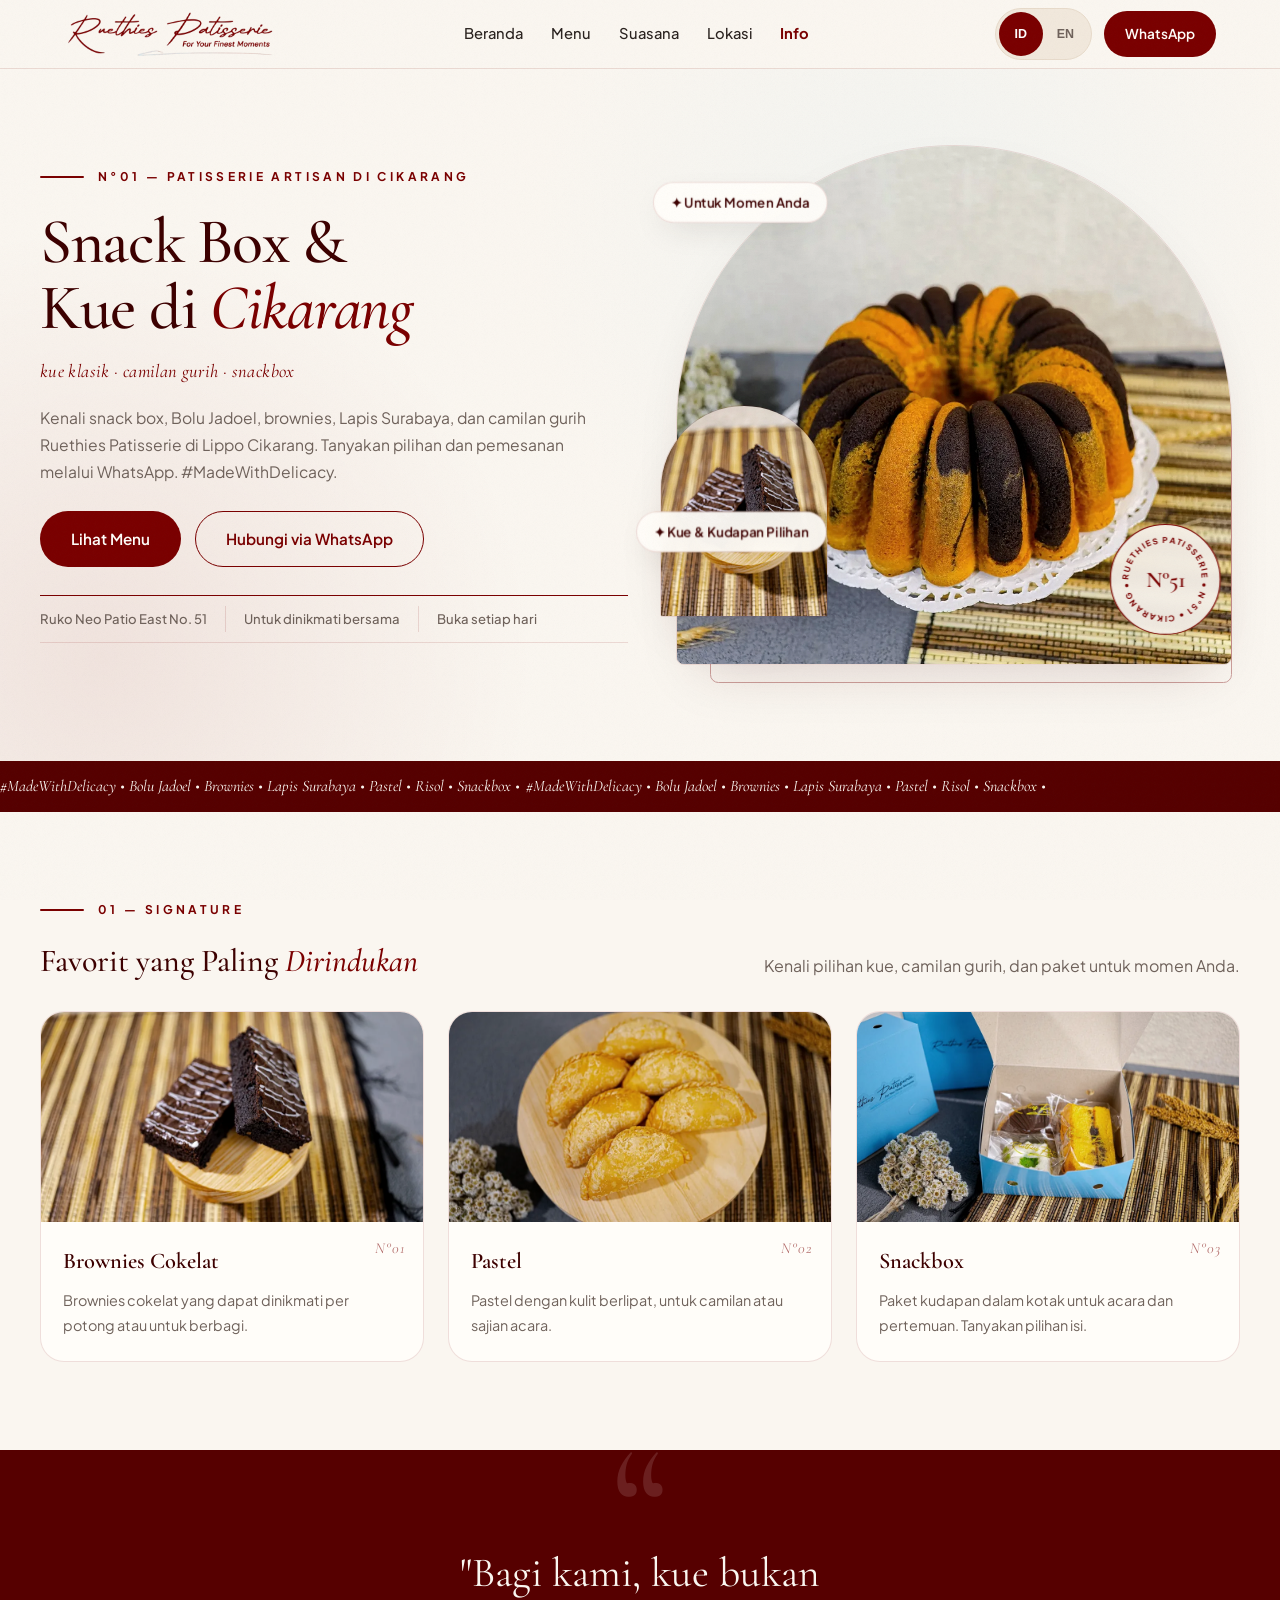
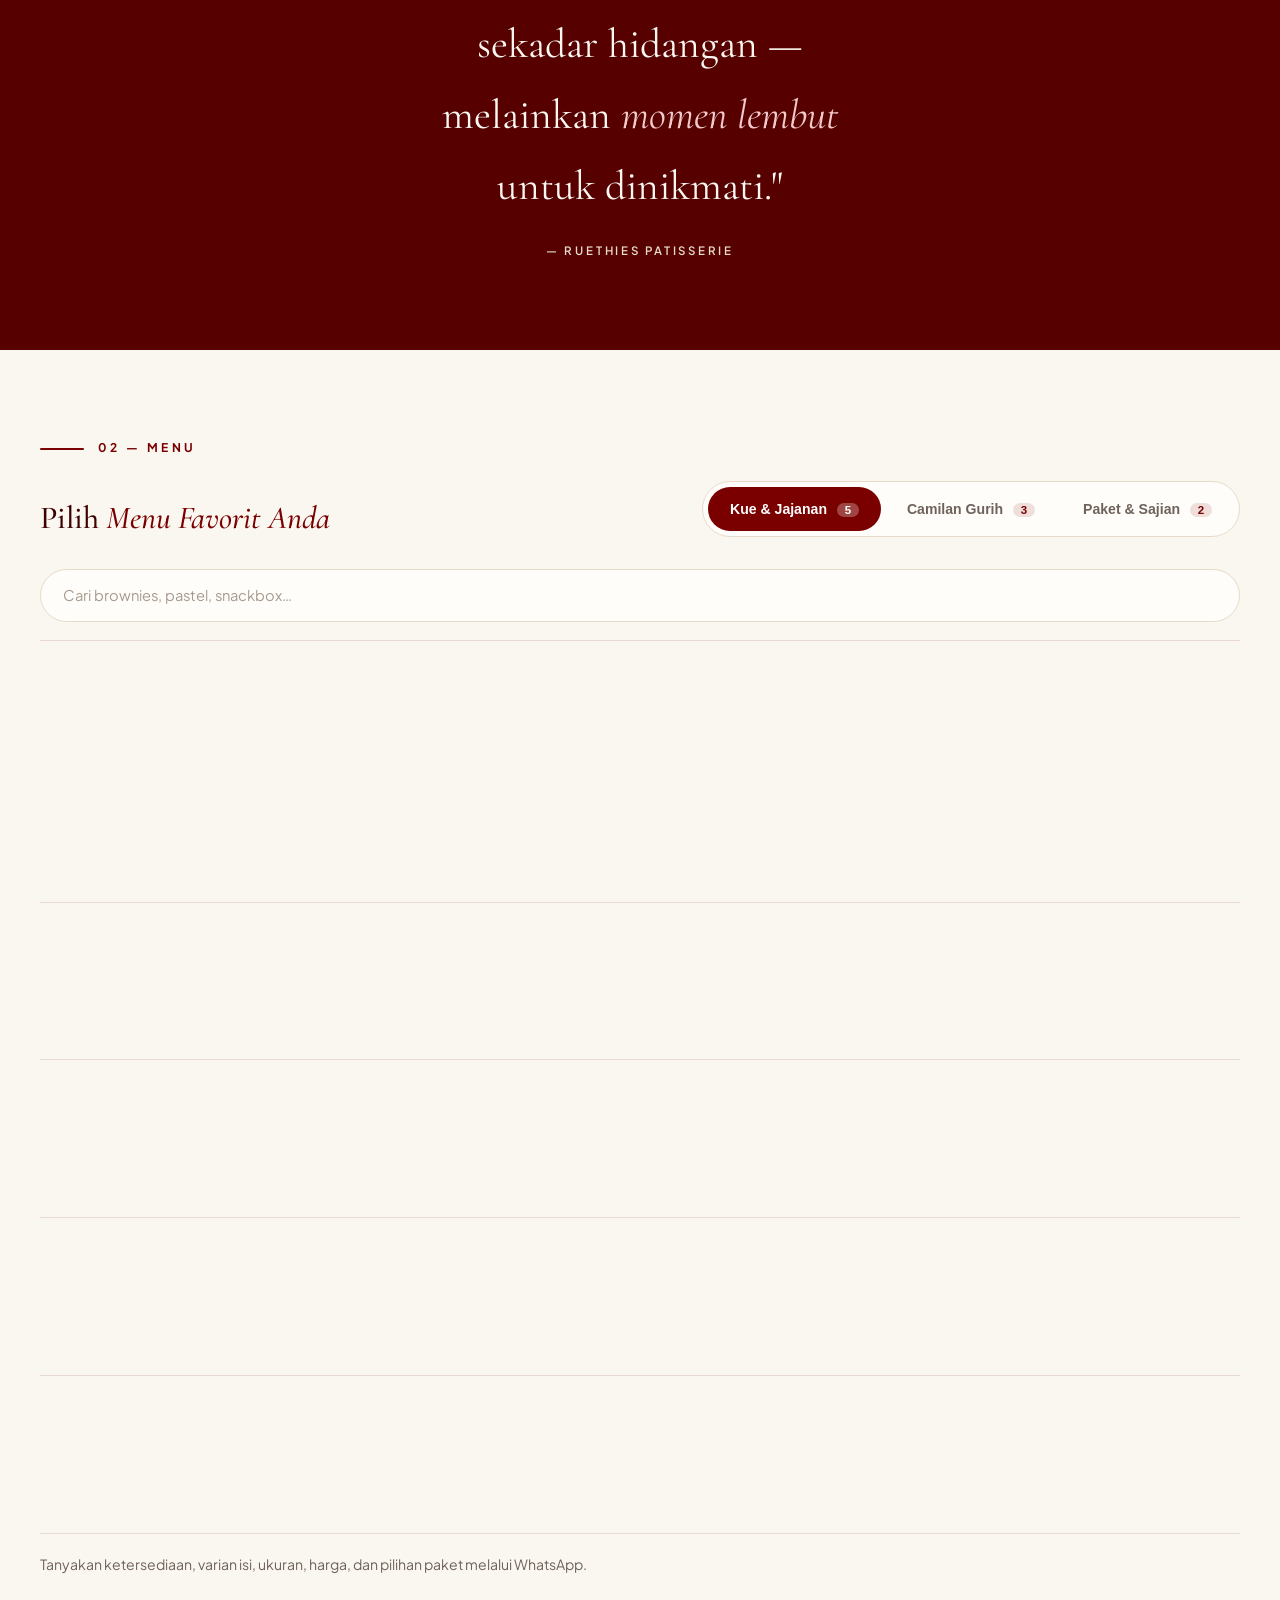
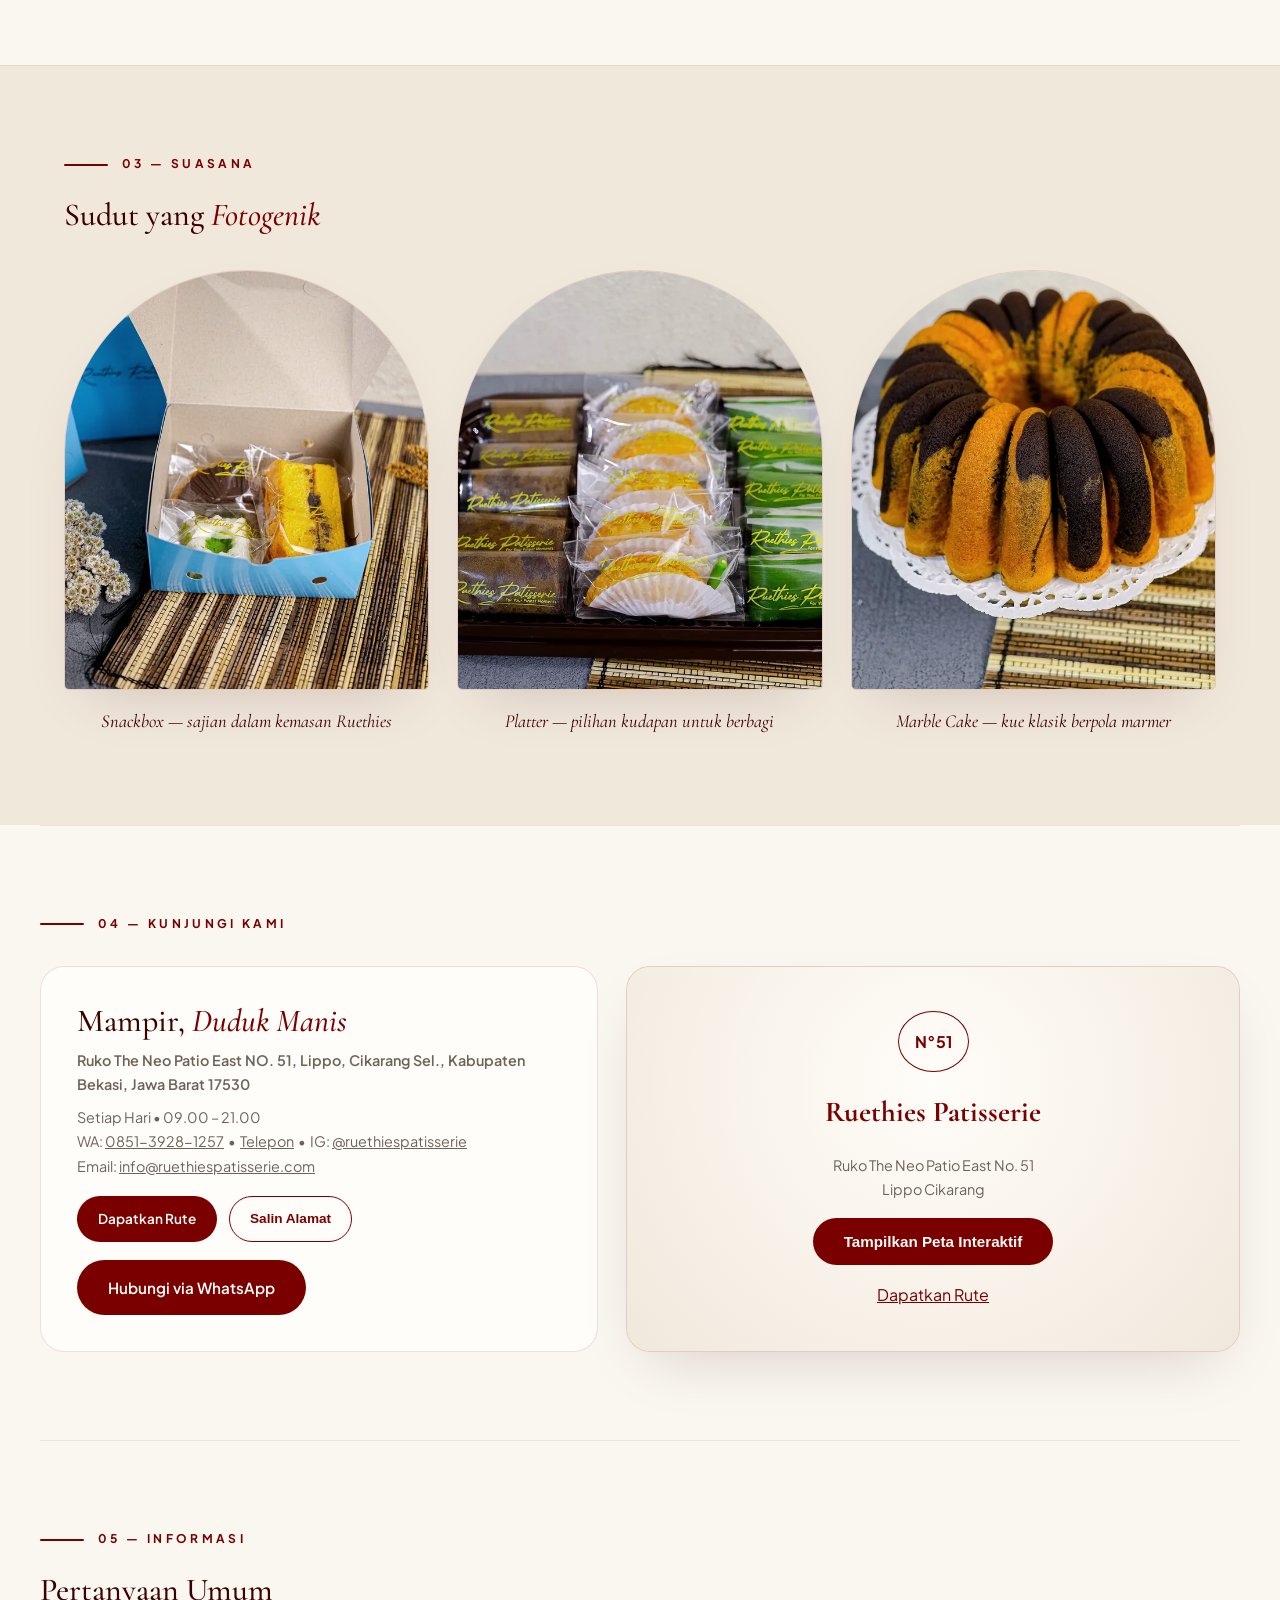
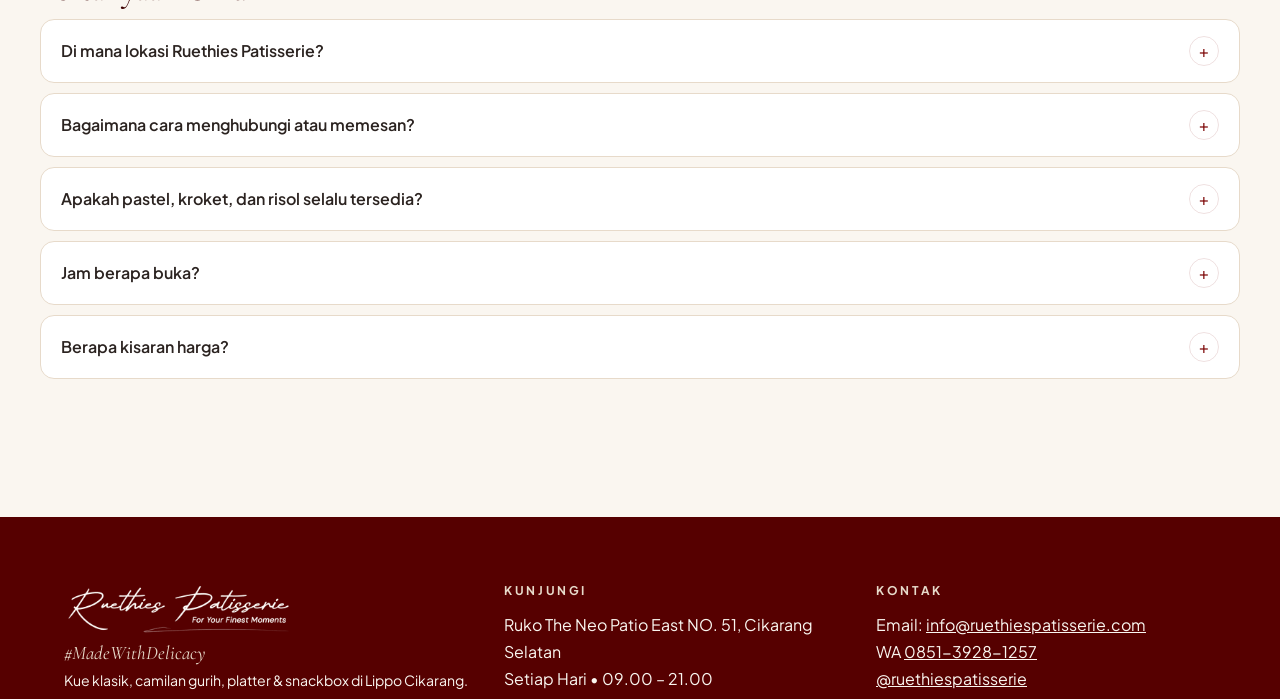
==== commit 7fc4779e: "feat: refine snack box carousel and local search structure" ====
--- a/index.html
+++ b/index.html
@@ -38,7 +38,7 @@
 <link id="site-fonts" href="https://fonts.googleapis.com/css2?family=Cormorant+Garamond:ital,wght@0,400;0,500;0,600;1,400;1,500&family=Plus+Jakarta+Sans:wght@400;500;600;700&display=swap" rel="stylesheet" media="print" />
 <noscript><link href="https://fonts.googleapis.com/css2?family=Cormorant+Garamond:ital,wght@0,400;0,500;0,600;1,400;1,500&family=Plus+Jakarta+Sans:wght@400;500;600;700&display=swap" rel="stylesheet" /></noscript>
 <!-- ?v= = versi aset. NAIKKAN tiap deploy yang mengubah styles.css/app.js agar pengunjung otomatis dapat file baru -->
-<link rel="stylesheet" href="styles.css?v=20261111-shared-detail" />
+<link rel="stylesheet" href="styles.css?v=20261111-snack-carousel" />
 <script src="app.js?v=20261111-atmosphere" defer></script>
 <script type="application/ld+json">
 {"@context":"https://schema.org","@type":"CafeOrCoffeeShop","@id":"https://ruethiespatisserie.com/#cafe","name":"Ruethies Patisserie","url":"https://ruethiespatisserie.com/","inLanguage":"id","image":"https://ruethiespatisserie.com/logo.jpeg","logo":"https://ruethiespatisserie.com/logo-wine.png","slogan":"#MadeWithDelicacy","telephone":"+62-851-3928-1257","email":"info@ruethiespatisserie.com","currenciesAccepted":"IDR","menu":"https://ruethiespatisserie.com/#menu","areaServed":["Lippo Cikarang","Cikarang Selatan","Kabupaten Bekasi","Jawa Barat"],"servesCuisine":["Kue","Jajanan Indonesia","Pastel","Kroket","Risol","Snackbox"],"sameAs":["https://instagram.com/ruethiespatisserie","https://www.google.com/maps/place/Ruethies+Patisserie/@-6.3443722,107.1490519,18z"],"openingHours":"Mo-Su 09:00-21:00","openingHoursSpecification":{"@type":"OpeningHoursSpecification","dayOfWeek":["Monday","Tuesday","Wednesday","Thursday","Friday","Saturday","Sunday"],"opens":"09:00","closes":"21:00"},"address":{"@type":"PostalAddress","streetAddress":"Ruko The Neo Patio East NO. 51, Lippo","addressLocality":"Cikarang Selatan, Kabupaten Bekasi","addressRegion":"Jawa Barat","postalCode":"17530","addressCountry":"ID"},"geo":{"@type":"GeoCoordinates","latitude":-6.3443722,"longitude":107.1490519},"hasMap":"https://www.google.com/maps/place/Ruethies+Patisserie/@-6.3443722,107.1490519,18z"}
@@ -68,7 +68,6 @@
       <a href="#atmosphere" data-i18n="nav.atmos">Suasana</a>
       <a href="#visit" data-i18n="nav.visit">Lokasi</a>
       <a href="#faq" data-i18n="nav.info">Info</a>
-      <a href="/pre-order/" data-i18n="nav.preorder">Pre-order</a>
     </nav>
     <div class="nav-cta">
       <div class="lang" role="group" aria-label="Language">
@@ -85,8 +84,6 @@
     <a href="#atmosphere" data-i18n="nav.atmos">Suasana</a>
     <a href="#visit" data-i18n="nav.visit">Lokasi</a>
     <a href="#faq" data-i18n="nav.info">Info</a>
-    <a href="/pre-order/" data-i18n="nav.preorder">Pre-order</a>
-    <a class="mobile-reserve" data-contact-wa href="https://wa.me/6285139281257?text=Halo%20Ruethies%20Patisserie!%20Saya%20ingin%20bertanya%20tentang%20menu%20dan%20pemesanan." target="_blank" rel="noopener" data-i18n="nav.contact">WhatsApp</a>
   </nav>
 </header>
 
--- a/styles.css
+++ b/styles.css
@@ -23,8 +23,8 @@
 .brand.light{color:var(--beige)} .brand.light span{color:var(--beige-line)}
 .brand .logo{height:52px;width:auto;max-width:280px;object-fit:contain;filter:none}
 .foot-logo{height:56px !important;max-width:300px;filter:none !important;opacity:1}
-.links{display:flex;gap:clamp(12px,1.6vw,24px)}
-.links a{text-decoration:none;color:var(--ink);font-weight:500;font-size:.92rem;white-space:nowrap}
+.links{display:flex;gap:28px}
+.links a{text-decoration:none;color:var(--ink);font-weight:500;font-size:.92rem}
 .links a:hover{color:var(--wine)}
 .links a.on{color:var(--wine);font-weight:700}
 .skip{position:absolute;left:16px;top:-60px;z-index:200;background:var(--wine);color:#fff;padding:10px 18px;border-radius:999px;font-weight:600;font-size:.85rem;text-decoration:none;transition:top .2s ease}
@@ -42,7 +42,6 @@
 .mobile-menu[hidden]{display:none}
 .mobile-menu a{text-decoration:none;color:var(--ink);font-weight:600;padding:12px 4px;border-bottom:1px solid var(--wine-08)}
 .mobile-menu a:last-child{border-bottom:0}
-.mobile-menu .mobile-reserve{font:inherit;font-weight:600;text-align:left;cursor:pointer;padding:12px 4px;background:none;border:0;color:var(--ink)}
 /* BUTTONS */
 .btn{border-radius:999px;font-weight:600;cursor:pointer;border:1px solid transparent;text-decoration:none;display:inline-block;transition:.2s ease-out}
 .btn.primary{background:var(--wine);color:#FFFDF9;padding:14px 30px;font-size:.95rem}
@@ -322,7 +321,6 @@
 }
 /* Small phones — declutter hero visual */
 @media(max-width:480px){
-  .nav-cta .btn.primary.sm{display:none}
   .arch.mini{width:96px;height:122px}
   .m1{left:8px;bottom:52px}
   .b2{top:auto;bottom:8px;left:8px;right:auto}
@@ -331,8 +329,7 @@
 }
 /* Very small phones */
 @media(max-width:380px){
-  .nav-inner{padding-inline:16px}
-  .nav-inner .brand .logo{max-width:120px}
+  .nav-cta .btn.primary.sm{display:none}
   .display{font-size:clamp(2.1rem,12vw,2.6rem)}
   .cards3 .card{flex-basis:78%}
   .arch-row figure{flex-basis:80%}
@@ -417,3 +414,13 @@
   .backdrop.lb[data-gallery="atmosphere"] .lb-count{grid-row:2;align-self:start}
   .backdrop.lb[data-gallery] .x{top:12px;right:16px}
 }
+
+/* Snack box photos share one frame; subsequent photos load only when selected. */
+.product-carousel{display:flex;flex-direction:column;gap:12px;min-width:0}
+.product-carousel .product-photo-frame{order:1}
+.product-carousel .product-photo-frame img{display:block;height:clamp(240px,42vw,460px);max-height:60svh;width:100%;object-fit:contain;background:var(--beige-deep)}
+.carousel-controls{order:2;display:flex;align-items:center;justify-content:center;gap:10px;flex-wrap:wrap}
+.carousel-controls button{min-height:44px;min-width:44px;border:1px solid var(--wine-12);border-radius:999px;background:var(--beige);color:var(--wine);font:inherit;cursor:pointer;padding:8px 16px}
+.carousel-controls [data-carousel="pause"]{margin-right:auto;font-size:.8rem}
+.carousel-position{min-width:44px;text-align:center;font-size:.8rem;color:var(--muted)}
+.product-catalog-link{font-size:.85rem;margin-top:16px}.product-catalog-link a{color:var(--wine);text-underline-offset:4px}
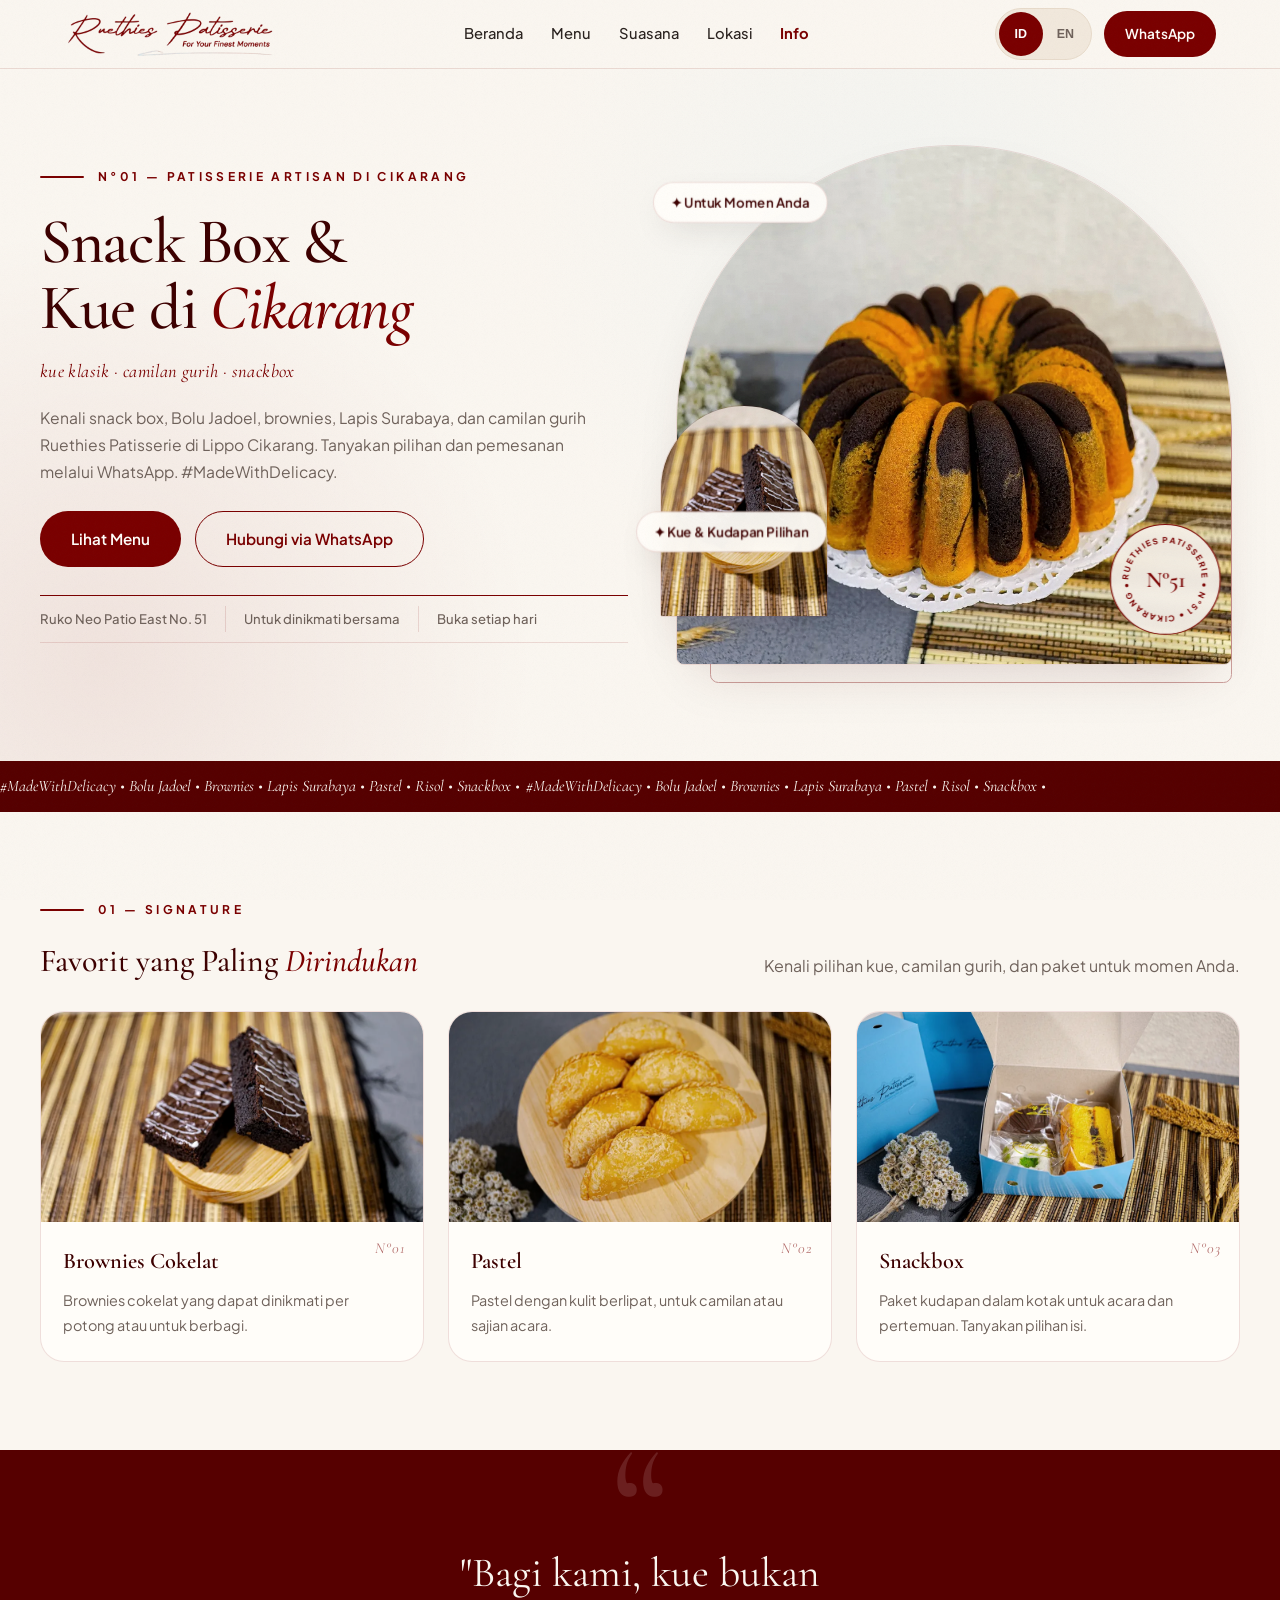
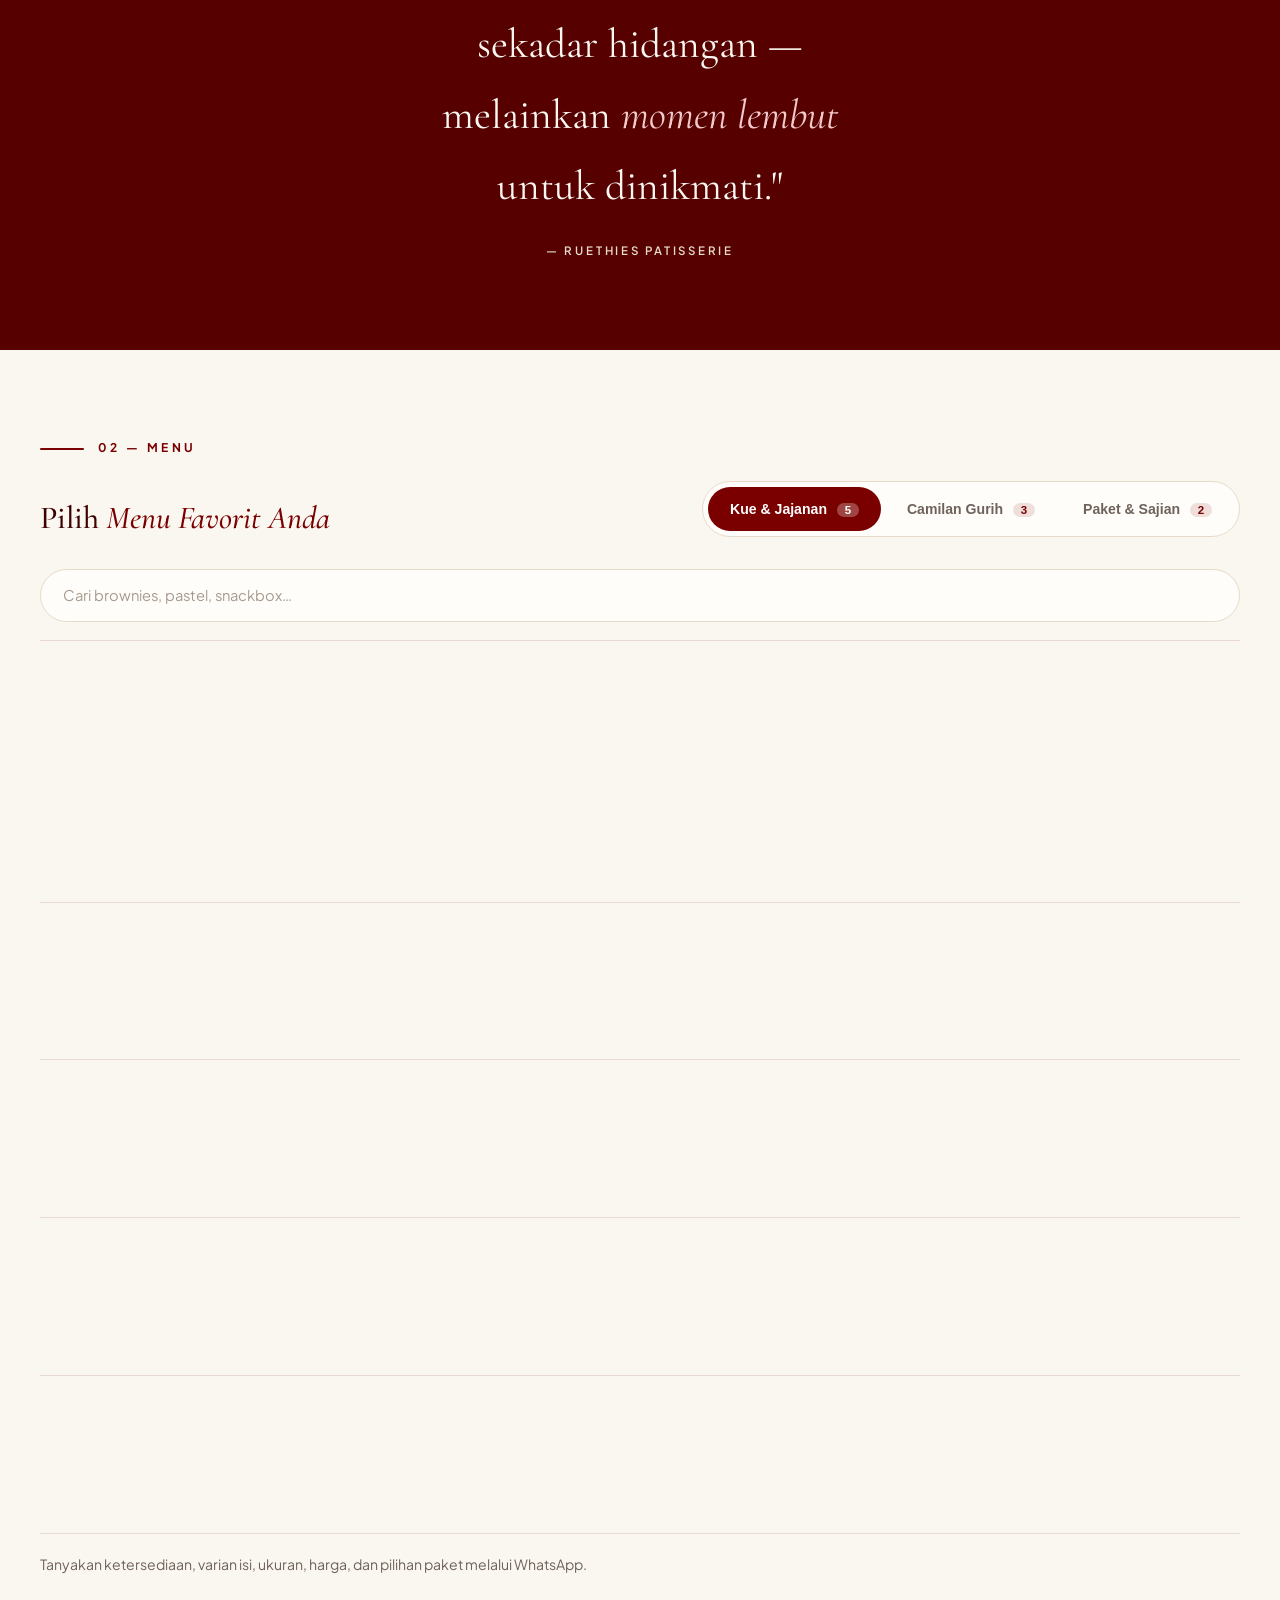
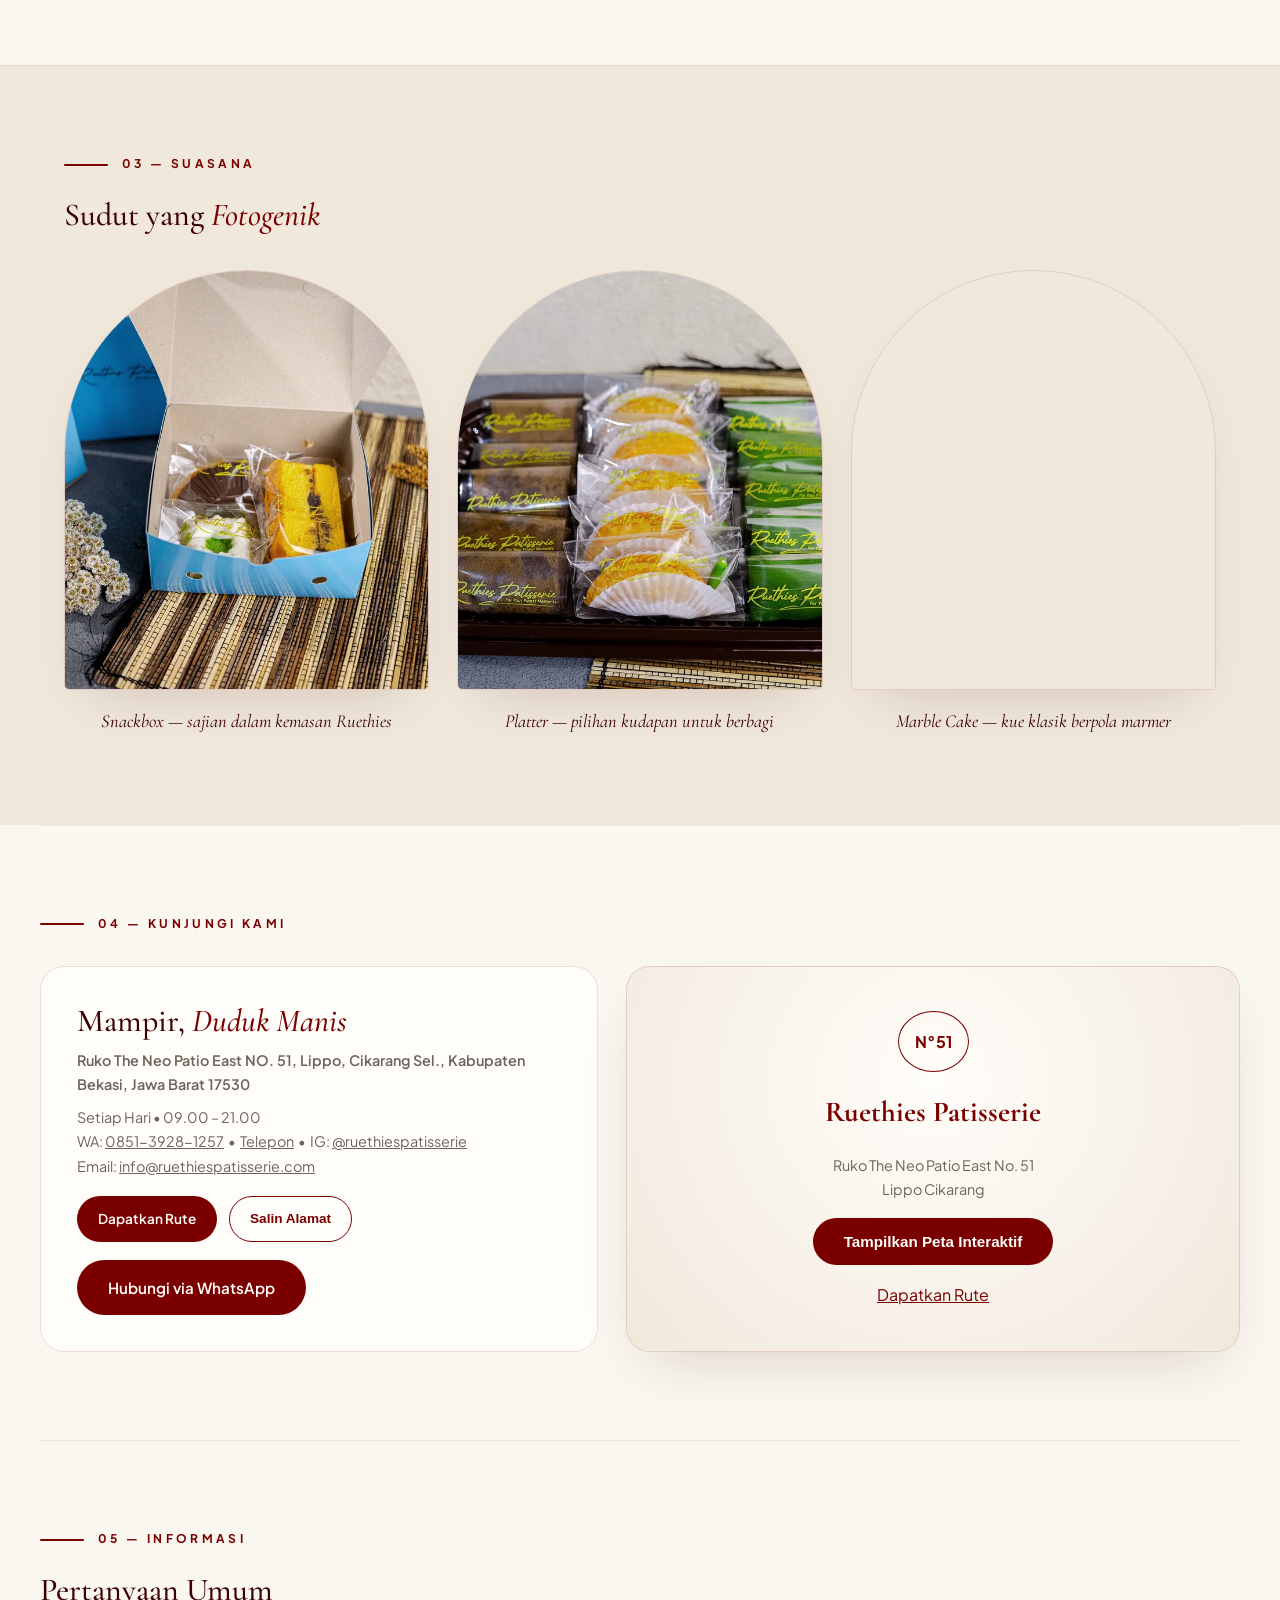
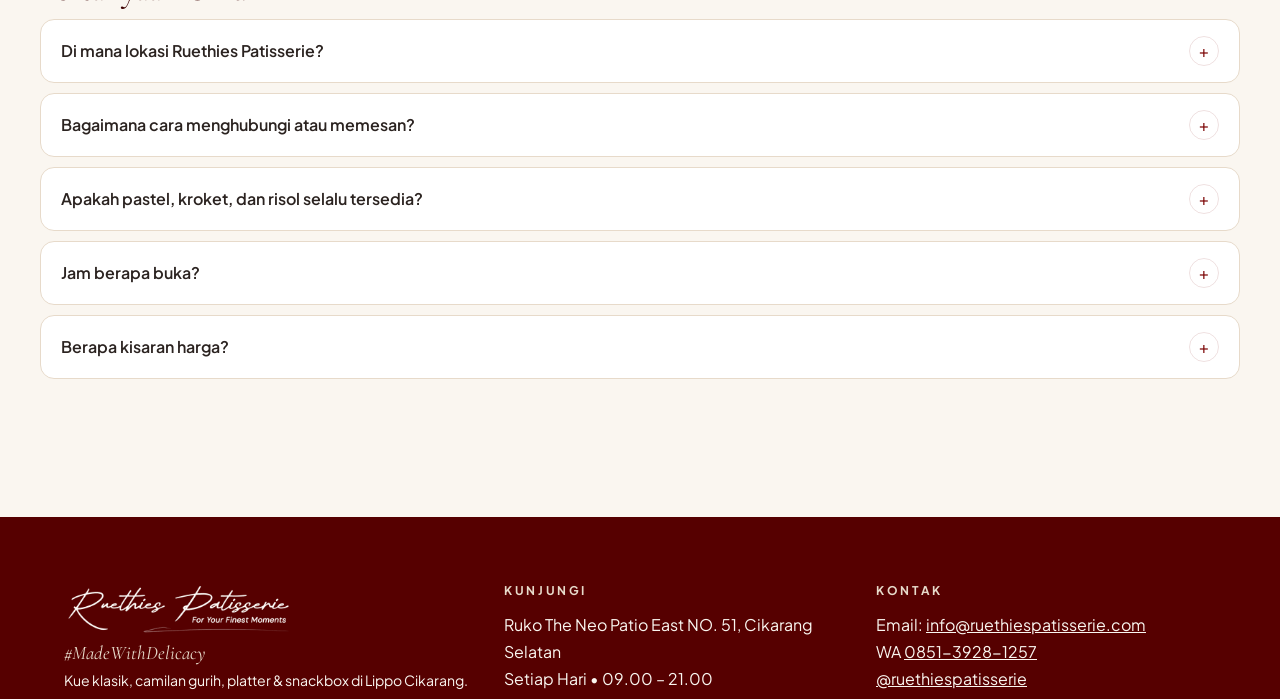
==== commit dfa3efc4: "refine: focus snack box page and polish carousel controls" ====
--- a/index.html
+++ b/index.html
@@ -38,7 +38,7 @@
 <link id="site-fonts" href="https://fonts.googleapis.com/css2?family=Cormorant+Garamond:ital,wght@0,400;0,500;0,600;1,400;1,500&family=Plus+Jakarta+Sans:wght@400;500;600;700&display=swap" rel="stylesheet" media="print" />
 <noscript><link href="https://fonts.googleapis.com/css2?family=Cormorant+Garamond:ital,wght@0,400;0,500;0,600;1,400;1,500&family=Plus+Jakarta+Sans:wght@400;500;600;700&display=swap" rel="stylesheet" /></noscript>
 <!-- ?v= = versi aset. NAIKKAN tiap deploy yang mengubah styles.css/app.js agar pengunjung otomatis dapat file baru -->
-<link rel="stylesheet" href="styles.css?v=20261111-snack-carousel" />
+<link rel="stylesheet" href="styles.css?v=20261111-carousel-refined" />
 <script src="app.js?v=20261111-atmosphere" defer></script>
 <script type="application/ld+json">
 {"@context":"https://schema.org","@type":"CafeOrCoffeeShop","@id":"https://ruethiespatisserie.com/#cafe","name":"Ruethies Patisserie","url":"https://ruethiespatisserie.com/","inLanguage":"id","image":"https://ruethiespatisserie.com/logo.jpeg","logo":"https://ruethiespatisserie.com/logo-wine.png","slogan":"#MadeWithDelicacy","telephone":"+62-851-3928-1257","email":"info@ruethiespatisserie.com","currenciesAccepted":"IDR","menu":"https://ruethiespatisserie.com/#menu","areaServed":["Lippo Cikarang","Cikarang Selatan","Kabupaten Bekasi","Jawa Barat"],"servesCuisine":["Kue","Jajanan Indonesia","Pastel","Kroket","Risol","Snackbox"],"sameAs":["https://instagram.com/ruethiespatisserie","https://www.google.com/maps/place/Ruethies+Patisserie/@-6.3443722,107.1490519,18z"],"openingHours":"Mo-Su 09:00-21:00","openingHoursSpecification":{"@type":"OpeningHoursSpecification","dayOfWeek":["Monday","Tuesday","Wednesday","Thursday","Friday","Saturday","Sunday"],"opens":"09:00","closes":"21:00"},"address":{"@type":"PostalAddress","streetAddress":"Ruko The Neo Patio East NO. 51, Lippo","addressLocality":"Cikarang Selatan, Kabupaten Bekasi","addressRegion":"Jawa Barat","postalCode":"17530","addressCountry":"ID"},"geo":{"@type":"GeoCoordinates","latitude":-6.3443722,"longitude":107.1490519},"hasMap":"https://www.google.com/maps/place/Ruethies+Patisserie/@-6.3443722,107.1490519,18z"}
--- a/styles.css
+++ b/styles.css
@@ -419,8 +419,17 @@
 .product-carousel{display:flex;flex-direction:column;gap:12px;min-width:0}
 .product-carousel .product-photo-frame{order:1}
 .product-carousel .product-photo-frame img{display:block;height:clamp(240px,42vw,460px);max-height:60svh;width:100%;object-fit:contain;background:var(--beige-deep)}
-.carousel-controls{order:2;display:flex;align-items:center;justify-content:center;gap:10px;flex-wrap:wrap}
-.carousel-controls button{min-height:44px;min-width:44px;border:1px solid var(--wine-12);border-radius:999px;background:var(--beige);color:var(--wine);font:inherit;cursor:pointer;padding:8px 16px}
-.carousel-controls [data-carousel="pause"]{margin-right:auto;font-size:.8rem}
-.carousel-position{min-width:44px;text-align:center;font-size:.8rem;color:var(--muted)}
+.carousel-controls{order:2;display:flex;align-items:center;justify-content:space-between;gap:8px;padding-top:4px;flex-wrap:wrap}
+.carousel-controls button{min-height:44px;min-width:44px;border:1px solid var(--wine-12);border-radius:999px;background:transparent;color:var(--wine);font:inherit;cursor:pointer;padding:8px 12px;transition:background .2s,border-color .2s}
+.carousel-controls button:hover{background:var(--beige-deep);border-color:var(--wine)}
+.carousel-controls [data-carousel="pause"]{border-color:transparent;border-radius:0;padding:8px 0;text-decoration:underline;text-underline-offset:5px;text-decoration-color:var(--wine-12);font-size:.78rem}
+.carousel-navigation{display:flex;align-items:center;gap:4px}.carousel-position{min-width:64px;text-align:center;font-size:.72rem;letter-spacing:.1em;font-variant-numeric:tabular-nums;color:var(--muted)}
+.carousel-dots{display:flex;align-items:center;justify-content:center}.carousel-dots button{display:grid;place-items:center;border:0;padding:0;min-width:36px}
+.carousel-dots button span{display:block;width:6px;height:6px;border-radius:999px;background:var(--wine-12);transition:width .2s,background .2s}
+.carousel-dots button[aria-current="true"] span{width:22px;background:var(--wine)}
+.product-carousel .product-photo-frame:not([hidden]){animation:product-photo-reveal .32s ease-out}.product-carousel{touch-action:pan-y pinch-zoom}
+@keyframes product-photo-reveal{from{opacity:.3;transform:translateY(3px)}to{opacity:1;transform:translateY(0)}}
+@media(prefers-reduced-motion:reduce){.product-carousel .product-photo-frame:not([hidden]){animation:none}.carousel-controls button,.carousel-dots button span{transition:none}}
+.product-alternative{border-top:1px solid var(--wine-12);padding-top:24px;margin-top:24px;font-size:.9rem}.product-alternative a{color:var(--wine);text-underline-offset:5px}
 .product-catalog-link{font-size:.85rem;margin-top:16px}.product-catalog-link a{color:var(--wine);text-underline-offset:4px}
+@media(max-width:480px){.carousel-controls{display:grid;grid-template-columns:1fr auto}.carousel-controls [data-carousel="pause"]{justify-self:start}.carousel-dots{grid-column:1/-1;grid-row:2}.carousel-navigation{grid-column:2;grid-row:1}}
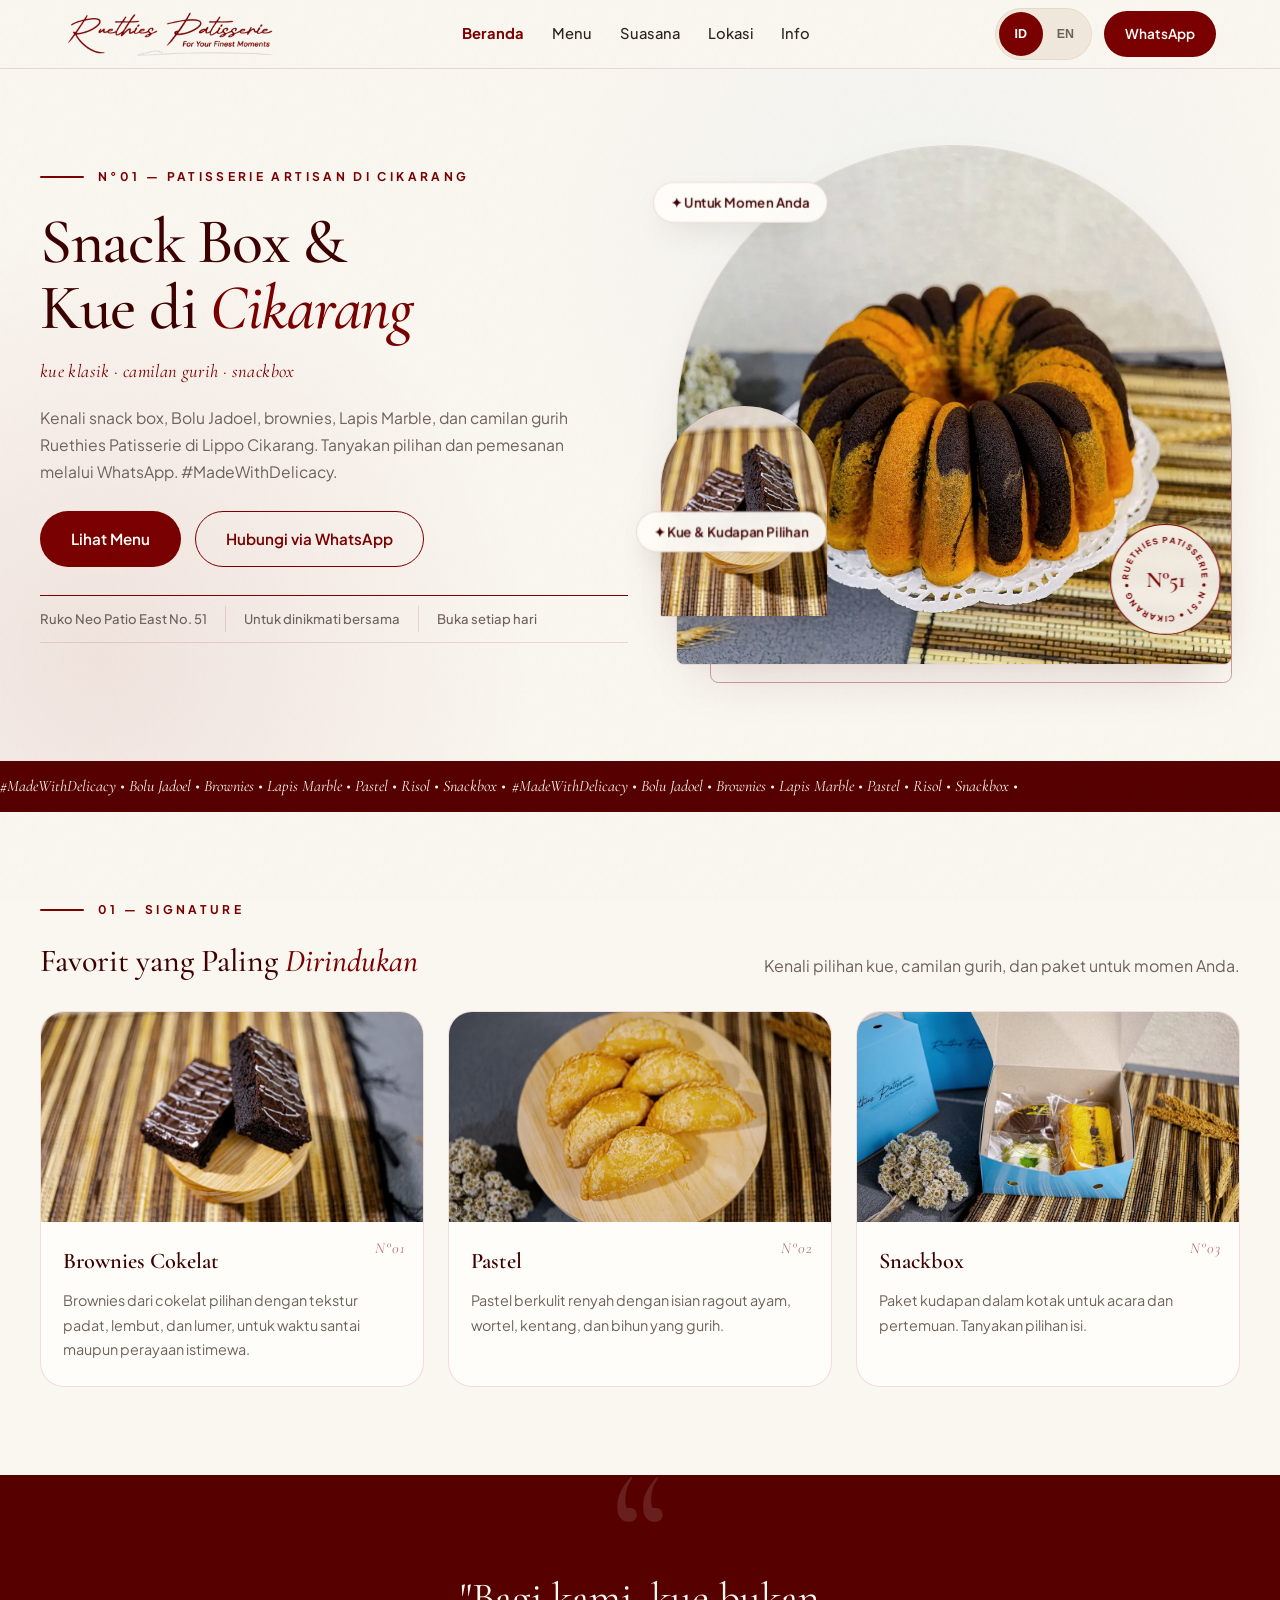
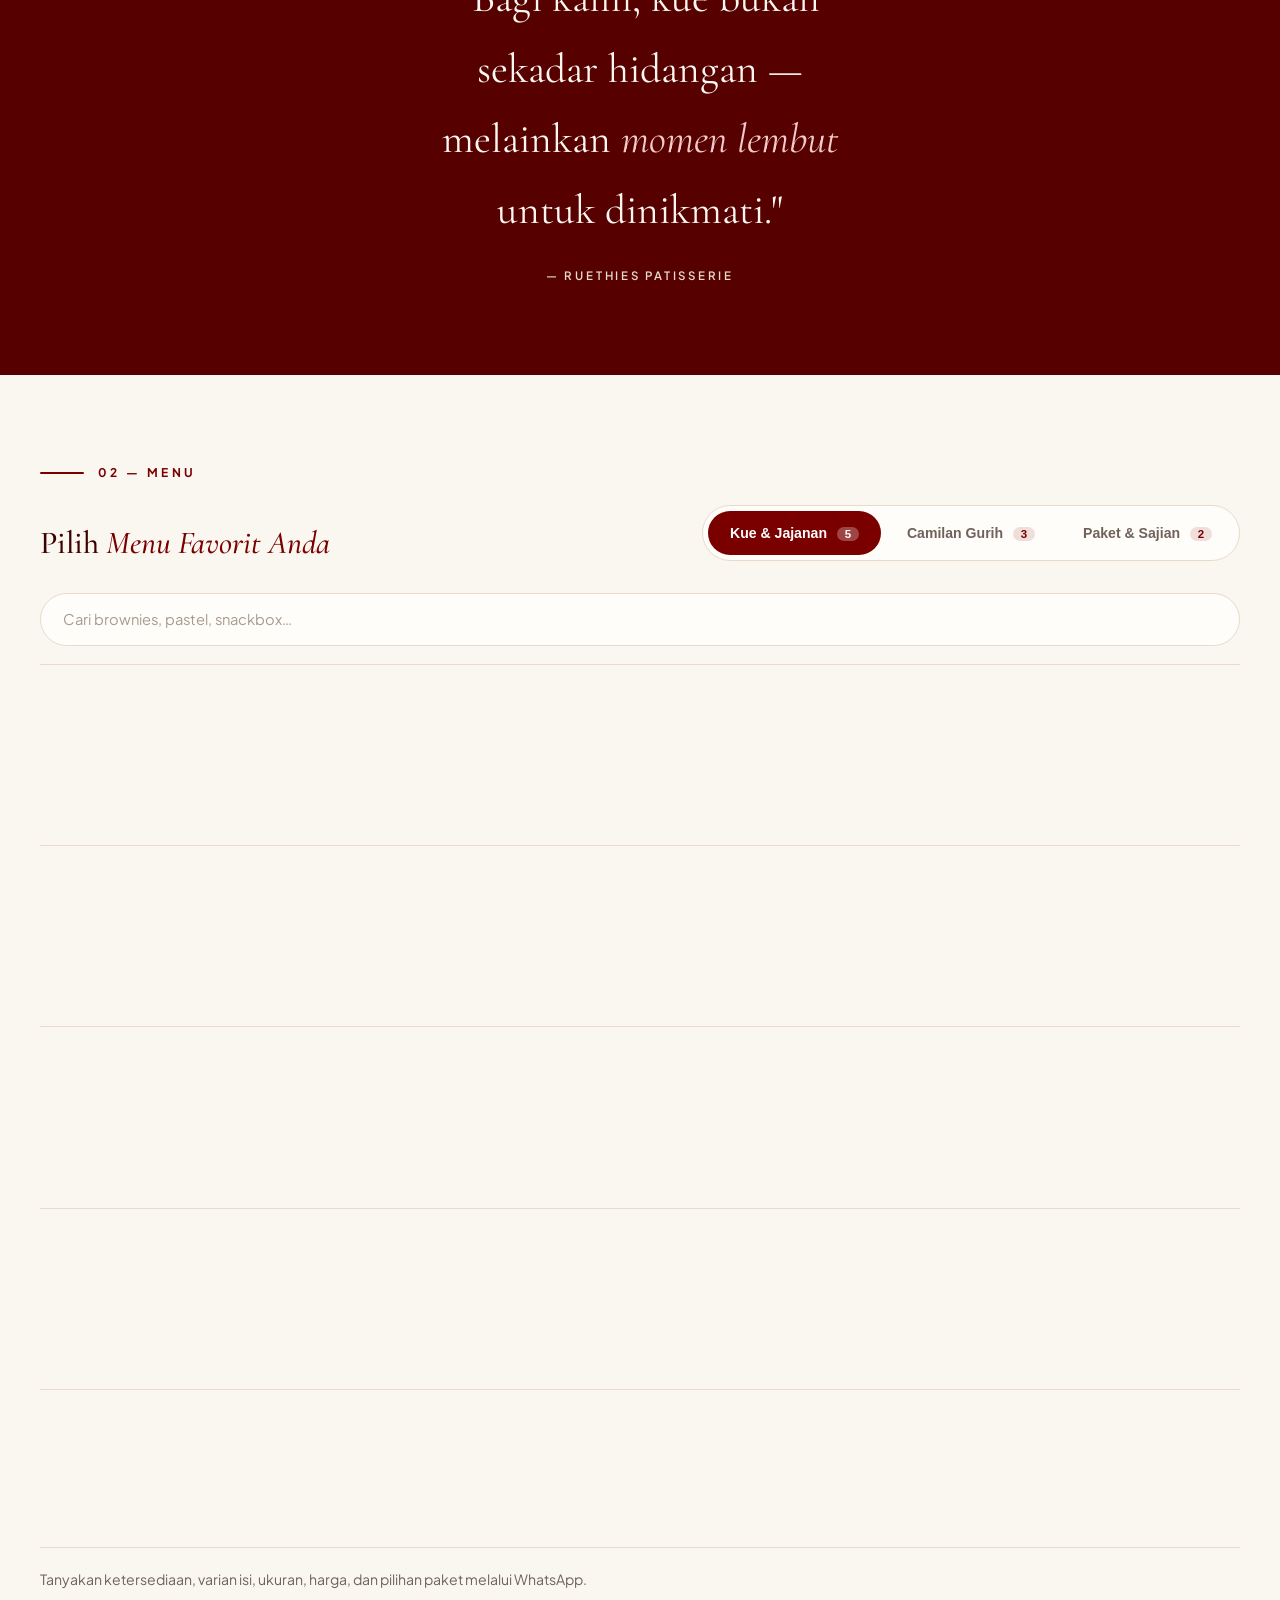
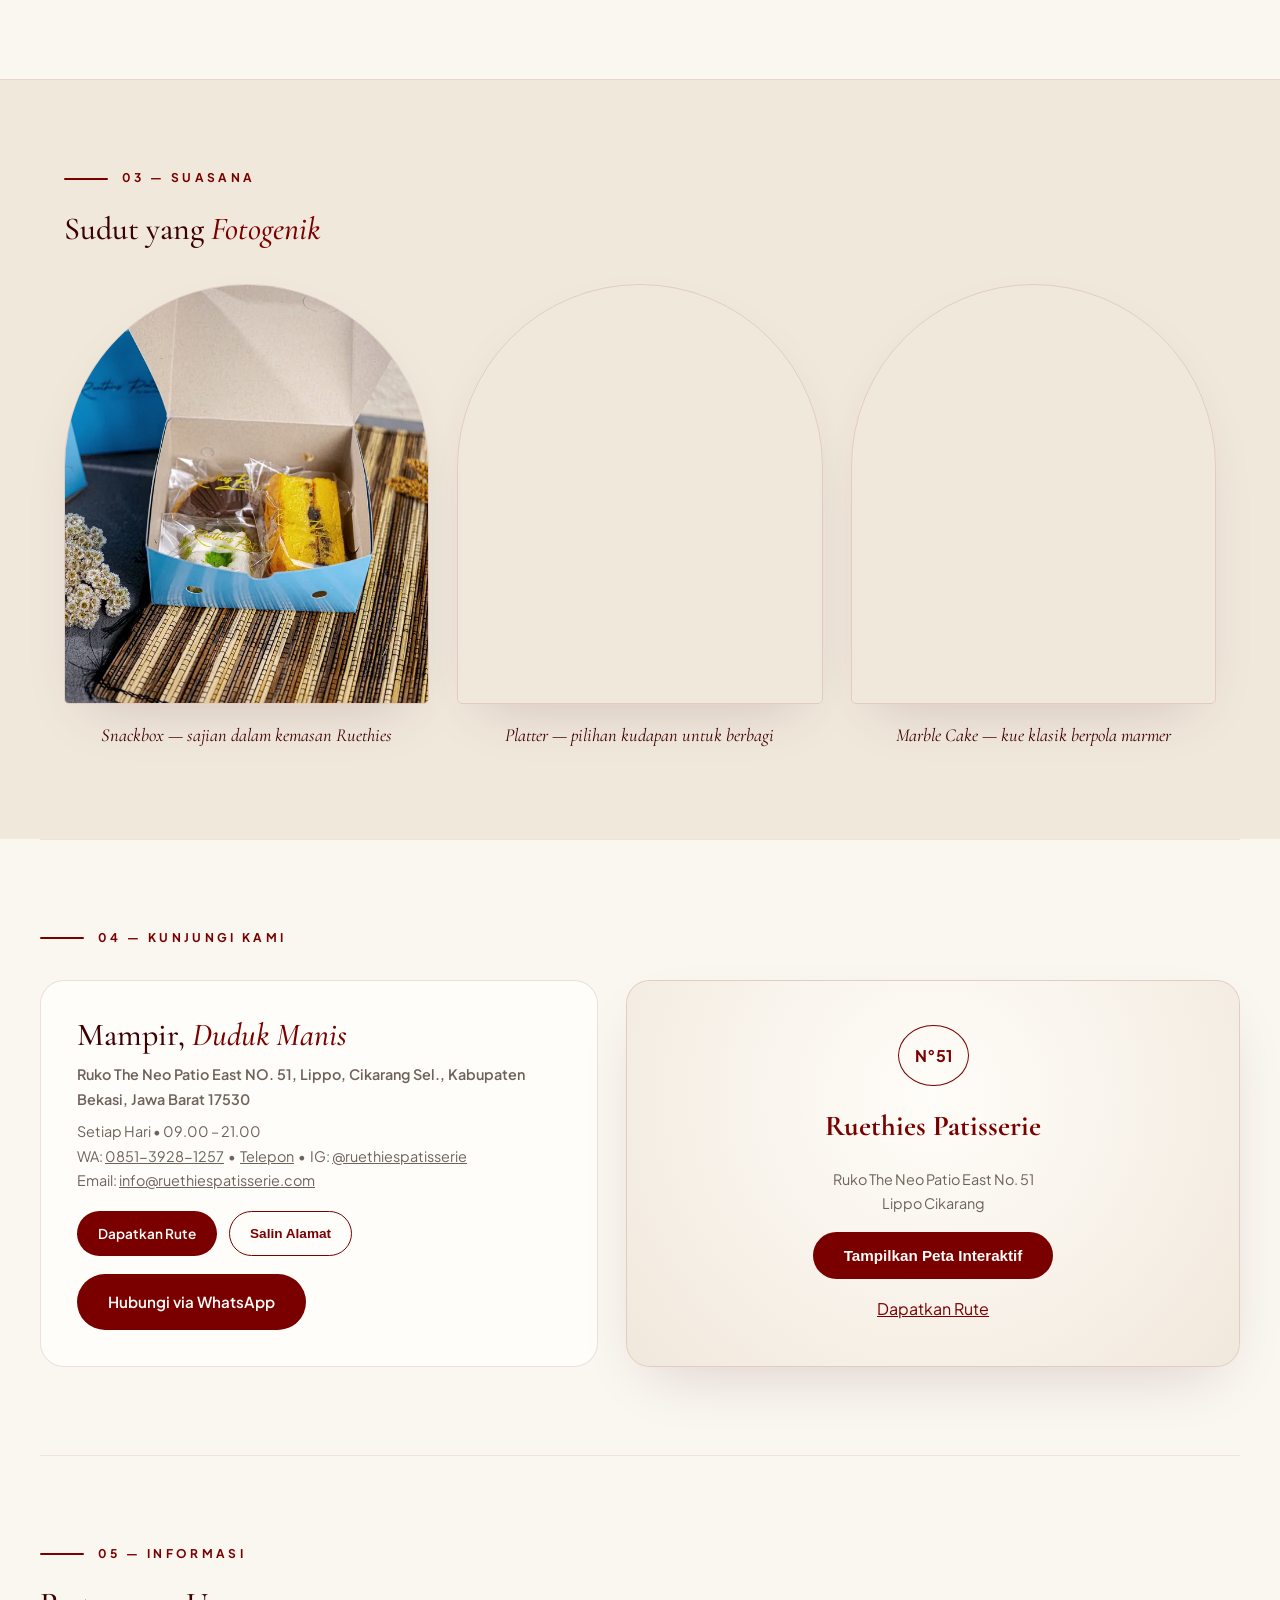
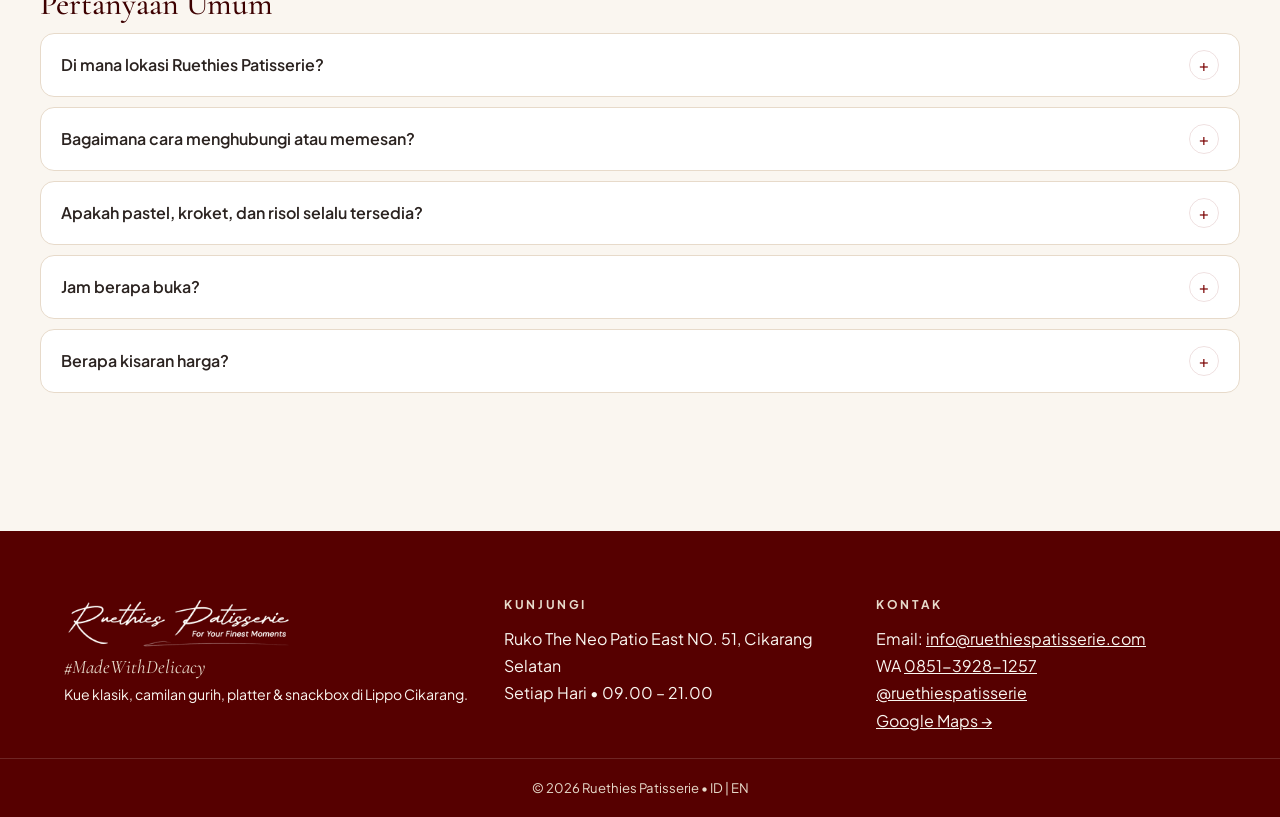
==== commit 6add952f: "content: update menu philosophy from owner CSV and rename Lapis Marble" ====
--- a/index.html
+++ b/index.html
@@ -4,7 +4,7 @@
 <meta charset="UTF-8" />
 <meta name="viewport" content="width=device-width, initial-scale=1.0" />
 <title>Snack Box &amp; Kue di Cikarang | Ruethies Patisserie</title>
-<meta name="description" content="Bolu Jadoel, brownies cokelat, Lapis Surabaya, Marble Cake, Jongkong, pastel, kroket, risol, platter dan snackbox di Ruethies Patisserie, Lippo Cikarang. Hubungi kami melalui WhatsApp." />
+<meta name="description" content="Bolu Jadoel, brownies cokelat, Lapis Marble, Marble Cake, Jongkong, pastel, kroket, risol, platter dan snackbox di Ruethies Patisserie, Lippo Cikarang. Hubungi kami melalui WhatsApp." />
 <meta name="author" content="Ruethies Patisserie" />
 <meta name="robots" content="index, follow, max-image-preview:large" />
 <link rel="canonical" href="https://ruethiespatisserie.com/" />
@@ -43,9 +43,7 @@
 <script type="application/ld+json">
 {"@context":"https://schema.org","@type":"CafeOrCoffeeShop","@id":"https://ruethiespatisserie.com/#cafe","name":"Ruethies Patisserie","url":"https://ruethiespatisserie.com/","inLanguage":"id","image":"https://ruethiespatisserie.com/logo.jpeg","logo":"https://ruethiespatisserie.com/logo-wine.png","slogan":"#MadeWithDelicacy","telephone":"+62-851-3928-1257","email":"info@ruethiespatisserie.com","currenciesAccepted":"IDR","menu":"https://ruethiespatisserie.com/#menu","areaServed":["Lippo Cikarang","Cikarang Selatan","Kabupaten Bekasi","Jawa Barat"],"servesCuisine":["Kue","Jajanan Indonesia","Pastel","Kroket","Risol","Snackbox"],"sameAs":["https://instagram.com/ruethiespatisserie","https://www.google.com/maps/place/Ruethies+Patisserie/@-6.3443722,107.1490519,18z"],"openingHours":"Mo-Su 09:00-21:00","openingHoursSpecification":{"@type":"OpeningHoursSpecification","dayOfWeek":["Monday","Tuesday","Wednesday","Thursday","Friday","Saturday","Sunday"],"opens":"09:00","closes":"21:00"},"address":{"@type":"PostalAddress","streetAddress":"Ruko The Neo Patio East NO. 51, Lippo","addressLocality":"Cikarang Selatan, Kabupaten Bekasi","addressRegion":"Jawa Barat","postalCode":"17530","addressCountry":"ID"},"geo":{"@type":"GeoCoordinates","latitude":-6.3443722,"longitude":107.1490519},"hasMap":"https://www.google.com/maps/place/Ruethies+Patisserie/@-6.3443722,107.1490519,18z"}
 </script>
-<script type="application/ld+json">
-{"@context":"https://schema.org","@type":"Menu","name":"Menu Ruethies Patisserie","hasMenuSection":[{"@type":"MenuSection","name":"Kue \u0026 Jajanan","hasMenuItem":[{"@type":"MenuItem","name":"Bolu Jadoel","description":"Bolu klasik dengan taburan cokelat, untuk teman berbagi cerita.","image":"https://ruethiespatisserie.com/images/menu/bolu-jadoel.jpg"},{"@type":"MenuItem","name":"Brownies Cokelat","description":"Brownies cokelat yang dapat dinikmati per potong atau untuk berbagi.","image":"https://ruethiespatisserie.com/images/menu/brownies-cokelat.jpg"},{"@type":"MenuItem","name":"Lapis Surabaya","description":"Kue berlapis dengan tampilan klasik untuk melengkapi momen bersama.","image":"https://ruethiespatisserie.com/images/menu/lapis-surabaya.jpg"},{"@type":"MenuItem","name":"Marble Cake","description":"Bolu dengan pola marmer pada setiap irisan.","image":"https://ruethiespatisserie.com/images/menu/marble-cake.jpg"},{"@type":"MenuItem","name":"Jongkong","description":"Jajanan dalam cup dengan lapisan hijau dan putih.","image":"https://ruethiespatisserie.com/images/menu/jongkong.jpg"}]},{"@type":"MenuSection","name":"Camilan Gurih","hasMenuItem":[{"@type":"MenuItem","name":"Pastel","description":"Pastel dengan kulit berlipat, untuk camilan atau sajian acara.","image":"https://ruethiespatisserie.com/images/menu/pastel.jpg"},{"@type":"MenuItem","name":"Kroket","description":"Kroket berbalut tepung panir dengan tampilan keemasan.","image":"https://ruethiespatisserie.com/images/menu/kroket.jpg"},{"@type":"MenuItem","name":"Risol","description":"Risol berbalut tepung panir untuk menemani waktu santai.","image":"https://ruethiespatisserie.com/images/menu/risol.jpg"}]},{"@type":"MenuSection","name":"Paket \u0026 Sajian","hasMenuItem":[{"@type":"MenuItem","name":"Platter","description":"Pilihan sajian campuran dalam platter. Tanyakan pilihan isi dan kemasannya.","image":"https://ruethiespatisserie.com/images/menu/platter.jpg"},{"@type":"MenuItem","name":"Snackbox","description":"Paket kudapan dalam kotak untuk acara dan pertemuan. Tanyakan pilihan isi.","image":"https://ruethiespatisserie.com/images/menu/snackbox.jpg"}]}]}
-</script>
+<script type="application/ld+json">{"@context":"https://schema.org","@type":"Menu","name":"Menu Ruethies Patisserie","hasMenuSection":[{"@type":"MenuSection","name":"Kue \u0026 Jajanan","hasMenuItem":[{"@type":"MenuItem","name":"Bolu Jadoel","description":"Bolu klasik beraroma mocca dan cokelat dengan tekstur lembut, menghadirkan nostalgia dalam setiap potongan.","image":"https://ruethiespatisserie.com/images/menu/bolu-jadoel.jpg"},{"@type":"MenuItem","name":"Brownies Cokelat","description":"Brownies dari cokelat pilihan dengan tekstur padat, lembut, dan lumer, untuk waktu santai maupun perayaan istimewa.","image":"https://ruethiespatisserie.com/images/menu/brownies-cokelat.jpg"},{"@type":"MenuItem","name":"Lapis Marble","description":"Kue lapis lembut bercorak marmer dengan perpaduan dua karakter rasa yang saling melengkapi.","image":"https://ruethiespatisserie.com/images/menu/lapis-surabaya.jpg"},{"@type":"MenuItem","name":"Marble Cake","description":"Perpaduan adonan mentega lembut dan cokelat premium dengan corak marmer yang khas dalam setiap irisan.","image":"https://ruethiespatisserie.com/images/menu/marble-cake.jpg"},{"@type":"MenuItem","name":"Jongkong","description":"Jajanan dalam cup dengan lapisan hijau dan putih.","image":"https://ruethiespatisserie.com/images/menu/jongkong.jpg"}]},{"@type":"MenuSection","name":"Camilan Gurih","hasMenuItem":[{"@type":"MenuItem","name":"Pastel","description":"Pastel berkulit renyah dengan isian ragout ayam, wortel, kentang, dan bihun yang gurih.","image":"https://ruethiespatisserie.com/images/menu/pastel.jpg"},{"@type":"MenuItem","name":"Kroket","description":"Kroket yang memadukan rasa klasik, tekstur renyah, dan kehangatan dalam setiap gigitan.","image":"https://ruethiespatisserie.com/images/menu/kroket.jpg"},{"@type":"MenuItem","name":"Risol","description":"Risol berbalut renyah keemasan dengan isian lembut dan creamy, untuk menghangatkan suasana.","image":"https://ruethiespatisserie.com/images/menu/risol.jpg"}]},{"@type":"MenuSection","name":"Paket \u0026 Sajian","hasMenuItem":[{"@type":"MenuItem","name":"Platter","description":"Pilihan sajian campuran dalam platter. Tanyakan pilihan isi dan kemasannya.","image":"https://ruethiespatisserie.com/images/menu/platter.jpg"},{"@type":"MenuItem","name":"Snackbox","description":"Paket kudapan dalam kotak untuk acara dan pertemuan. Tanyakan pilihan isi.","image":"https://ruethiespatisserie.com/images/menu/snackbox.jpg"}]}]}</script>
 <script type="application/ld+json">
 {"@context":"https://schema.org","@type":"WebSite","name":"Ruethies Patisserie","url":"https://ruethiespatisserie.com/","inLanguage":"id"}
 </script>
@@ -97,7 +95,7 @@
       <p class="eyebrow"><span class="line"></span><span data-i18n="hero.eyebrow">N°01 — Patisserie Artisan di Cikarang</span></p>
       <h1 class="display" data-i18n-html="hero.title">Snack Box &amp; Kue di <em>Cikarang</em></h1>
       <p class="french" data-i18n="hero.french">kue klasik · camilan gurih · snackbox</p>
-      <p class="sub" data-i18n="hero.sub">Kenali snack box, Bolu Jadoel, brownies, Lapis Surabaya, dan camilan gurih Ruethies Patisserie di Lippo Cikarang. Tanyakan pilihan dan pemesanan melalui WhatsApp. #MadeWithDelicacy.</p>
+      <p class="sub" data-i18n="hero.sub">Kenali snack box, Bolu Jadoel, brownies, Lapis Marble, dan camilan gurih Ruethies Patisserie di Lippo Cikarang. Tanyakan pilihan dan pemesanan melalui WhatsApp. #MadeWithDelicacy.</p>
       <!-- SEO:SNACKLINK:START --><!-- SEO:SNACKLINK:END -->
       <div class="hero-btns">
         <a href="#menu" class="btn primary" data-i18n="hero.cta1">Lihat Menu</a>
@@ -127,8 +125,8 @@
   </section>
 
   <div class="marquee" aria-hidden="true"><div class="track">
-    <span>#MadeWithDelicacy • Bolu Jadoel • Brownies • Lapis Surabaya • Pastel • Risol • Snackbox • </span>
-    <span>#MadeWithDelicacy • Bolu Jadoel • Brownies • Lapis Surabaya • Pastel • Risol • Snackbox • </span>
+    <span>#MadeWithDelicacy • Bolu Jadoel • Brownies • Lapis Marble • Pastel • Risol • Snackbox • </span>
+    <span>#MadeWithDelicacy • Bolu Jadoel • Brownies • Lapis Marble • Pastel • Risol • Snackbox • </span>
   </div></div>
 
   <!-- SIGNATURE -->
@@ -169,14 +167,14 @@
 <!-- SEO:MENU:START --><!-- SEO:MENU:END -->
     </div>
     <noscript><ul>
-      <li>Bolu Jadoel — Bolu klasik dengan taburan cokelat, untuk teman berbagi cerita.</li>
-      <li>Brownies Cokelat — Brownies cokelat yang dapat dinikmati per potong atau untuk berbagi.</li>
-      <li>Lapis Surabaya — Kue berlapis dengan tampilan klasik untuk melengkapi momen bersama.</li>
-      <li>Marble Cake — Bolu dengan pola marmer pada setiap irisan.</li>
+      <li>Bolu Jadoel — Bolu klasik beraroma mocca dan cokelat dengan tekstur lembut, menghadirkan nostalgia dalam setiap potongan.</li>
+      <li>Brownies Cokelat — Brownies dari cokelat pilihan dengan tekstur padat, lembut, dan lumer, untuk waktu santai maupun perayaan istimewa.</li>
+      <li>Lapis Marble — Kue lapis lembut bercorak marmer dengan perpaduan dua karakter rasa yang saling melengkapi.</li>
+      <li>Marble Cake — Perpaduan adonan mentega lembut dan cokelat premium dengan corak marmer yang khas dalam setiap irisan.</li>
       <li>Jongkong — Jajanan dalam cup dengan lapisan hijau dan putih.</li>
-      <li>Pastel — Pastel dengan kulit berlipat, untuk camilan atau sajian acara.</li>
-      <li>Kroket — Kroket berbalut tepung panir dengan tampilan keemasan.</li>
-      <li>Risol — Risol berbalut tepung panir untuk menemani waktu santai.</li>
+      <li>Pastel — Pastel berkulit renyah dengan isian ragout ayam, wortel, kentang, dan bihun yang gurih.</li>
+      <li>Kroket — Kroket yang memadukan rasa klasik, tekstur renyah, dan kehangatan dalam setiap gigitan.</li>
+      <li>Risol — Risol berbalut renyah keemasan dengan isian lembut dan creamy, untuk menghangatkan suasana.</li>
       <li>Platter — Pilihan sajian campuran dalam platter. Tanyakan pilihan isi dan kemasannya.</li>
       <li>Snackbox — Paket kudapan dalam kotak untuk acara dan pertemuan. Tanyakan pilihan isi.</li>
     </ul></noscript>
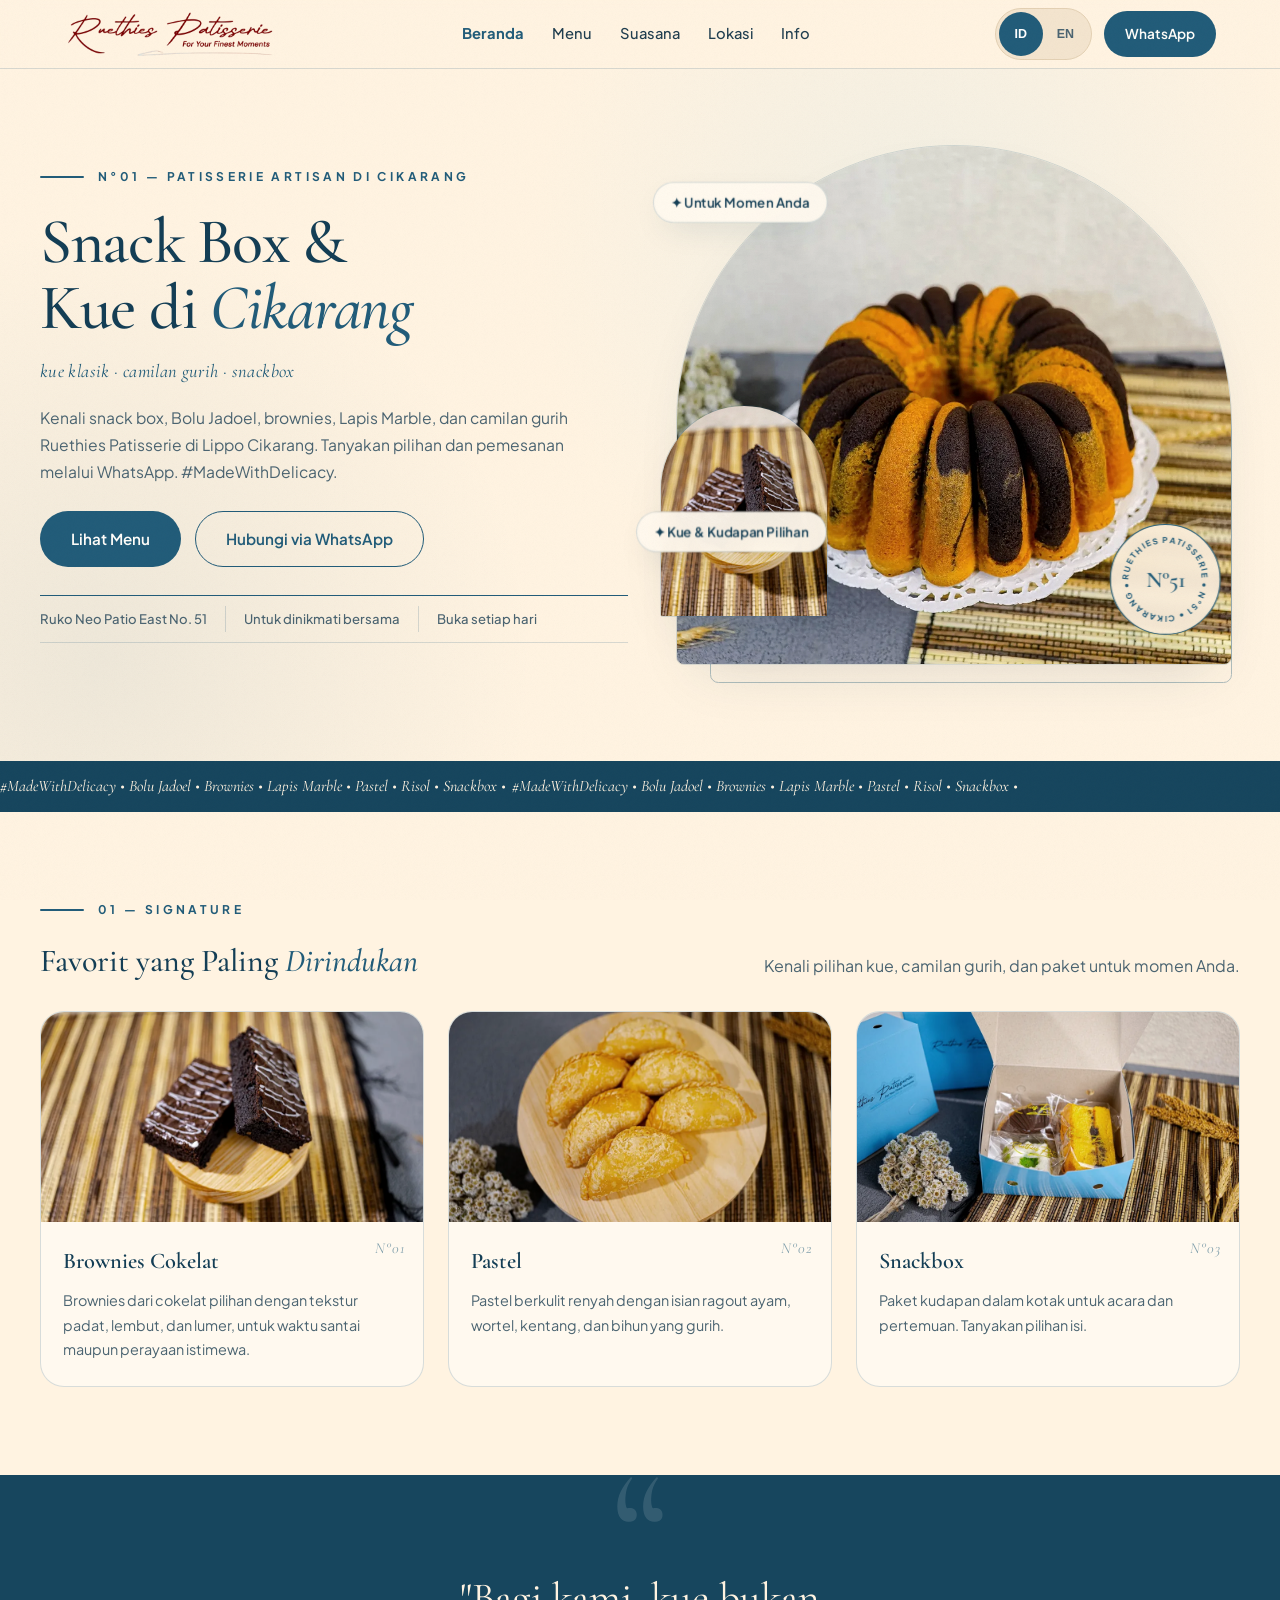
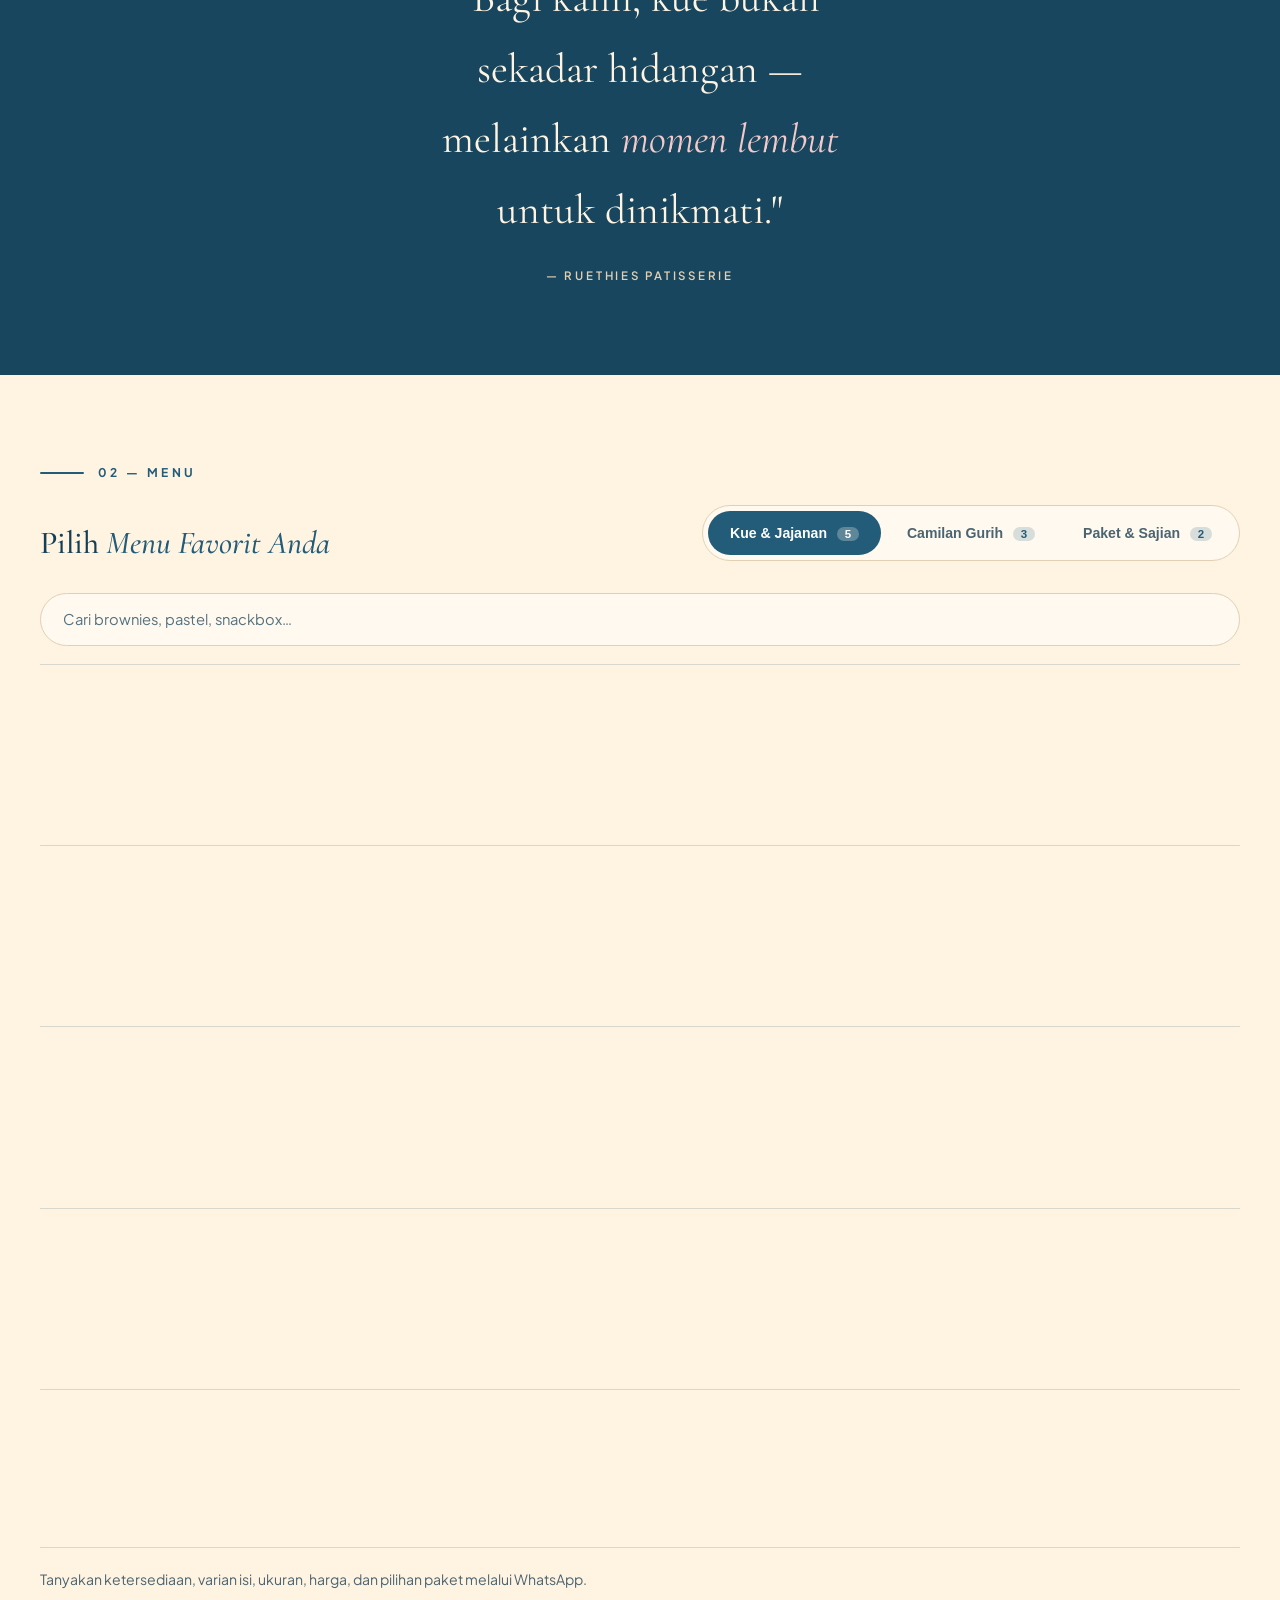
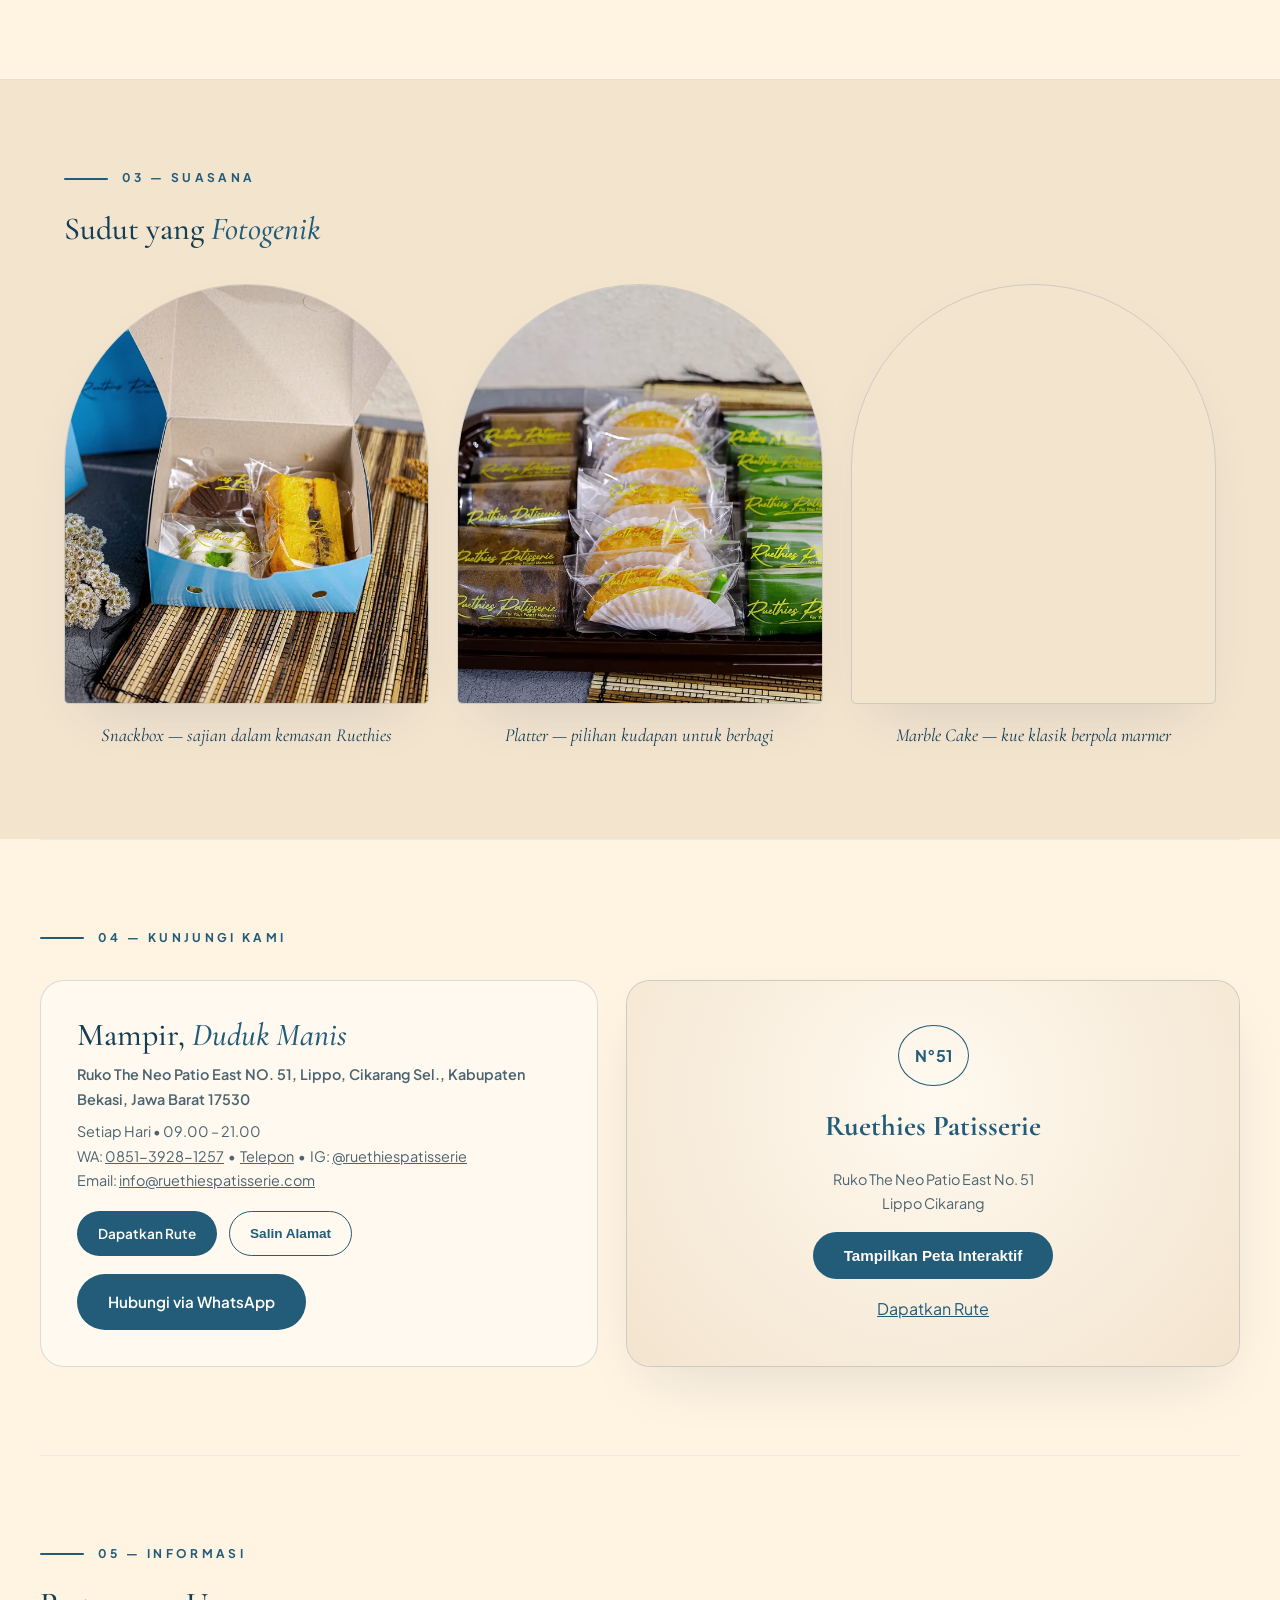
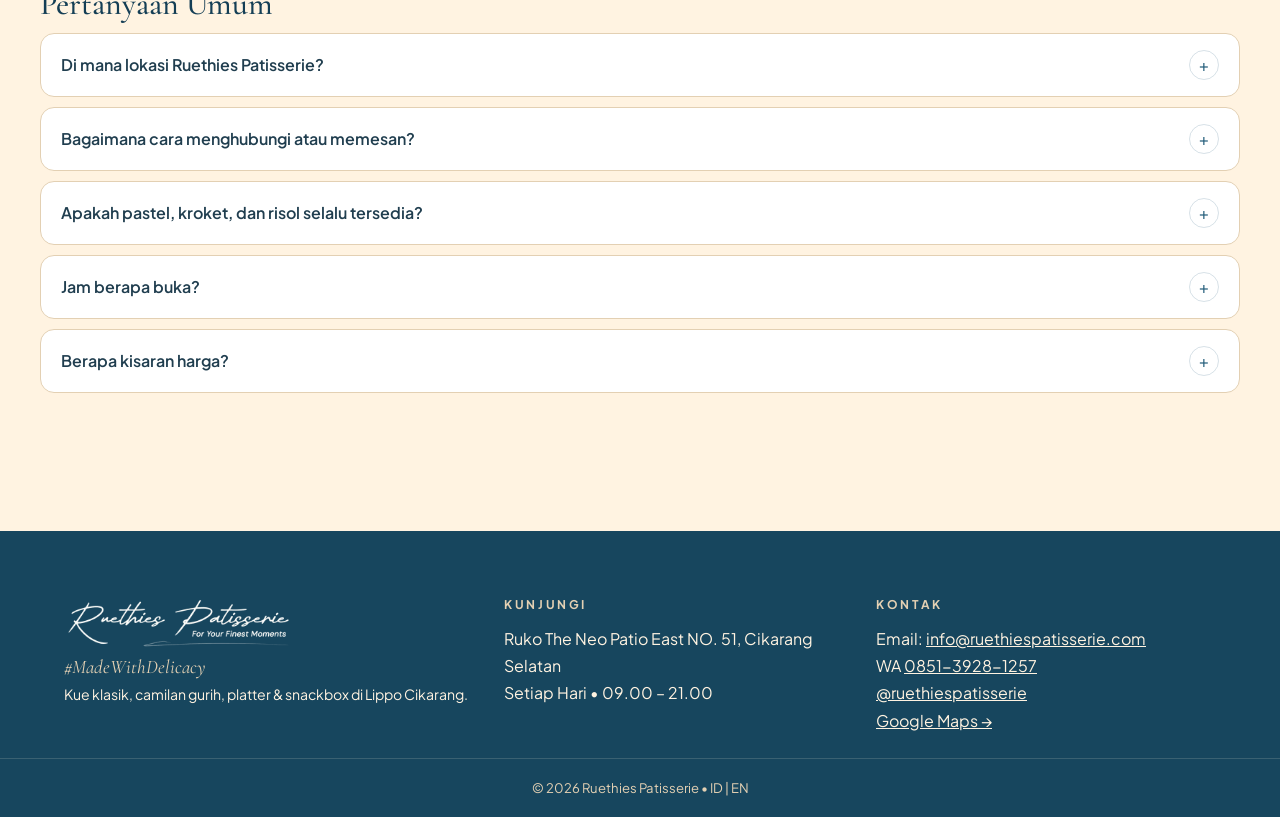
==== commit 6660ab1f: "style: apply Ruethies blue and cream palette to public pages" ====
--- a/index.html
+++ b/index.html
@@ -23,7 +23,7 @@
 <meta name="twitter:title" content="Ruethies Patisserie — Kue & Snackbox Cikarang" />
 <meta name="twitter:description" content="Kue klasik, camilan gurih, platter dan snackbox di Cikarang. #MadeWithDelicacy" />
 <meta name="twitter:image" content="https://ruethiespatisserie.com/logo.jpeg" />
-<meta name="theme-color" content="#7A0000" />
+<meta name="theme-color" content="#8ACEF1" />
 <link rel="manifest" href="manifest.json" />
 <meta name="mobile-web-app-capable" content="yes" />
 <meta name="apple-mobile-web-app-capable" content="yes" />
@@ -38,7 +38,7 @@
 <link id="site-fonts" href="https://fonts.googleapis.com/css2?family=Cormorant+Garamond:ital,wght@0,400;0,500;0,600;1,400;1,500&family=Plus+Jakarta+Sans:wght@400;500;600;700&display=swap" rel="stylesheet" media="print" />
 <noscript><link href="https://fonts.googleapis.com/css2?family=Cormorant+Garamond:ital,wght@0,400;0,500;0,600;1,400;1,500&family=Plus+Jakarta+Sans:wght@400;500;600;700&display=swap" rel="stylesheet" /></noscript>
 <!-- ?v= = versi aset. NAIKKAN tiap deploy yang mengubah styles.css/app.js agar pengunjung otomatis dapat file baru -->
-<link rel="stylesheet" href="styles.css?v=20261111-carousel-refined" />
+<link rel="stylesheet" href="styles.css?v=brand-blue-cream-20261113" />
 <script src="app.js?v=20261111-atmosphere" defer></script>
 <script type="application/ld+json">
 {"@context":"https://schema.org","@type":"CafeOrCoffeeShop","@id":"https://ruethiespatisserie.com/#cafe","name":"Ruethies Patisserie","url":"https://ruethiespatisserie.com/","inLanguage":"id","image":"https://ruethiespatisserie.com/logo.jpeg","logo":"https://ruethiespatisserie.com/logo-wine.png","slogan":"#MadeWithDelicacy","telephone":"+62-851-3928-1257","email":"info@ruethiespatisserie.com","currenciesAccepted":"IDR","menu":"https://ruethiespatisserie.com/#menu","areaServed":["Lippo Cikarang","Cikarang Selatan","Kabupaten Bekasi","Jawa Barat"],"servesCuisine":["Kue","Jajanan Indonesia","Pastel","Kroket","Risol","Snackbox"],"sameAs":["https://instagram.com/ruethiespatisserie","https://www.google.com/maps/place/Ruethies+Patisserie/@-6.3443722,107.1490519,18z"],"openingHours":"Mo-Su 09:00-21:00","openingHoursSpecification":{"@type":"OpeningHoursSpecification","dayOfWeek":["Monday","Tuesday","Wednesday","Thursday","Friday","Saturday","Sunday"],"opens":"09:00","closes":"21:00"},"address":{"@type":"PostalAddress","streetAddress":"Ruko The Neo Patio East NO. 51, Lippo","addressLocality":"Cikarang Selatan, Kabupaten Bekasi","addressRegion":"Jawa Barat","postalCode":"17530","addressCountry":"ID"},"geo":{"@type":"GeoCoordinates","latitude":-6.3443722,"longitude":107.1490519},"hasMap":"https://www.google.com/maps/place/Ruethies+Patisserie/@-6.3443722,107.1490519,18z"}
--- a/styles.css
+++ b/styles.css
@@ -1,10 +1,12 @@
 :root{
-  --wine:#7A0000; --wine-deep:#560000; --wine-soft:#A83A3A; --wine-ink:#3D0000;
-  --wine-12:rgba(122,0,0,.12); --wine-08:rgba(122,0,0,.08);
-  --beige:#FAF6F0; --paper:#FFFDF9; --beige-deep:#F1E8DC; --beige-line:#E7DACA;
-  --baby:#89CFF0; --baby-glow:rgba(137,207,240,.08);
-  --ink:#2B2320; --muted:#6F625B; --faint:#A89A8E;
-  --sh:0 24px 60px -24px rgba(61,0,0,.18);
+  --brand-blue:#8ACEF1; --brand-cream:#FFF3E1; --brand-ink:#143E55;
+  /* Compatibility aliases keep legacy public components on the same blue palette. */
+  --wine:#225C79; --wine-deep:#17465E; --wine-soft:#336F8A; --wine-ink:#143E55;
+  --wine-12:rgba(34,92,121,.18); --wine-08:rgba(138,206,241,.18);
+  --beige:#FFF3E1; --paper:#FFF9EF; --beige-deep:#F3E4CE; --beige-line:#E3D0B3;
+  --baby:#8ACEF1; --baby-glow:rgba(138,206,241,.12);
+  --ink:#203E4F; --muted:#4B6471; --faint:#54717F;
+  --sh:0 24px 60px -24px rgba(20,62,85,.15);
   --ease:cubic-bezier(.22,1,.36,1);
 }
 *{box-sizing:border-box;margin:0;padding:0}
@@ -15,8 +17,8 @@
 .container{max-width:1200px;margin:0 auto;padding:0 24px}
 .grain{position:fixed;inset:0;pointer-events:none;opacity:.05;z-index:60;background-image:url("data:image/svg+xml,%3Csvg xmlns='http://www.w3.org/2000/svg' width='120' height='120'%3E%3Cfilter id='n'%3E%3CfeTurbulence baseFrequency='.9'/%3E%3C/filter%3E%3Crect width='120' height='120' filter='url(%23n)' opacity='.6'/%3E%3C/svg%3E")}
 /* NAV */
-.nav{position:sticky;top:0;z-index:50;backdrop-filter:blur(16px);background:rgba(250,246,240,.78);border-bottom:1px solid var(--wine-12)}
-.nav.scrolled{box-shadow:0 12px 32px -18px rgba(61,0,0,.25)}
+.nav{position:sticky;top:0;z-index:50;backdrop-filter:blur(16px);background:rgba(255,243,225,.78);border-bottom:1px solid var(--wine-12)}
+.nav.scrolled{box-shadow:0 12px 32px -18px rgba(20,62,85,.25)}
 .nav-inner{display:flex;align-items:center;justify-content:space-between;height:68px}
 .brand{font-family:"Cormorant Garamond",serif;font-weight:600;font-size:1.6rem;color:var(--wine);text-decoration:none}
 .brand span{font-family:"Plus Jakarta Sans";font-size:.6rem;letter-spacing:.32em;color:var(--muted);margin-left:8px;vertical-align:middle}
@@ -38,7 +40,7 @@
 .burger.open span:nth-child(1){transform:translateY(7px) rotate(45deg)}
 .burger.open span:nth-child(2){opacity:0}
 .burger.open span:nth-child(3){transform:translateY(-7px) rotate(-45deg)}
-.mobile-menu{display:flex;flex-direction:column;background:rgba(255,253,249,.97);backdrop-filter:blur(16px);border-top:1px solid var(--wine-12);padding:8px 20px 16px}
+.mobile-menu{display:flex;flex-direction:column;background:rgba(255,249,239,.97);backdrop-filter:blur(16px);border-top:1px solid var(--wine-12);padding:8px 20px 16px}
 .mobile-menu[hidden]{display:none}
 .mobile-menu a{text-decoration:none;color:var(--ink);font-weight:600;padding:12px 4px;border-bottom:1px solid var(--wine-08)}
 .mobile-menu a:last-child{border-bottom:0}
@@ -52,7 +54,7 @@
 /* HERO — full-bleed modern editorial */
 .hero{position:relative;overflow:hidden;padding:76px 0 96px}
 .hero-inner{position:relative;max-width:1320px;margin:0 auto;padding:0 40px;display:grid;grid-template-columns:1.02fr .98fr;gap:48px;align-items:center}
-.hero-glow{position:absolute;inset:0;pointer-events:none;background:radial-gradient(560px at 72% 26%,var(--baby-glow),transparent 70%),radial-gradient(620px at 8% 85%,rgba(122,0,0,.08),transparent 70%)}
+.hero-glow{position:absolute;inset:0;pointer-events:none;background:radial-gradient(560px at 72% 26%,var(--baby-glow),transparent 70%),radial-gradient(620px at 8% 85%,rgba(34,92,121,.08),transparent 70%)}
 .side-label{position:absolute;left:6px;top:50%;transform:rotate(180deg) translateY(50%);writing-mode:vertical-rl;font-size:.66rem;letter-spacing:.38em;color:var(--faint);font-weight:600;white-space:nowrap}
 @media(max-width:1300px){.side-label{display:none}}
 .eyebrow{display:flex;align-items:center;gap:14px;font-size:.75rem;letter-spacing:.28em;text-transform:uppercase;color:var(--wine);font-weight:700;margin-bottom:22px}
@@ -78,7 +80,7 @@
 .arch.mini{position:absolute;width:168px;height:212px;z-index:2;animation:floaty 7s ease-in-out infinite}
 .m1{left:-16px;bottom:48px}
 @keyframes floaty{0%,100%{transform:translateY(0)}50%{transform:translateY(-7px)}}
-.badge{position:absolute;background:rgba(255,253,249,.94);backdrop-filter:blur(12px);-webkit-backdrop-filter:blur(12px);border:1px solid var(--wine-12);border-radius:999px;padding:8px 16px;font-size:.78rem;font-weight:600;letter-spacing:.02em;color:var(--wine-ink);box-shadow:0 12px 32px -12px rgba(43,35,32,.22);z-index:3;white-space:nowrap}
+.badge{position:absolute;background:rgba(255,249,239,.94);backdrop-filter:blur(12px);-webkit-backdrop-filter:blur(12px);border:1px solid var(--wine-12);border-radius:999px;padding:8px 16px;font-size:.78rem;font-weight:600;letter-spacing:.02em;color:var(--wine-ink);box-shadow:0 12px 32px -12px rgba(20,62,85,.22);z-index:3;white-space:nowrap}
 .b1{top:48px;left:-8px}
 .b2{bottom:120px;left:-24px}
 .visit .info p a:not(.btn), footer p a:not(.btn){color:inherit}
@@ -95,12 +97,12 @@
 .lb-arch img{width:100%;height:100%}
 .backdrop.lb figcaption{text-align:center;font-family:"Cormorant Garamond",serif;font-style:italic;font-size:1.2rem;color:var(--beige);margin-top:12px}
 .lb-count{text-align:center;font-size:.75rem;letter-spacing:.28em;color:var(--beige-line);margin-top:6px;font-weight:700}
-.lb-nav{border:1px solid var(--wine-12);background:rgba(255,253,249,.92);width:44px;height:44px;border-radius:50%;font-size:1.4rem;cursor:pointer;color:var(--wine);flex-shrink:0}
+.lb-nav{border:1px solid var(--wine-12);background:rgba(255,249,239,.92);width:44px;height:44px;border-radius:50%;font-size:1.4rem;cursor:pointer;color:var(--wine);flex-shrink:0}
 :focus-visible{outline:2px solid var(--wine);outline-offset:3px;border-radius:6px}
 /* SKELETON shimmer — anti layar kosong saat menu dimuat */
 .sk{pointer-events:none}
 .sk-ph,.sk-line,.sk-dot{position:relative;overflow:hidden;background:var(--beige-deep)}
-.sk-ph::after,.sk-line::after,.sk-dot::after{content:"";position:absolute;inset:0;background:linear-gradient(100deg,transparent 20%,rgba(255,253,249,.75) 50%,transparent 80%);animation:shimmer 1.4s infinite}
+.sk-ph::after,.sk-line::after,.sk-dot::after{content:"";position:absolute;inset:0;background:linear-gradient(100deg,transparent 20%,rgba(255,249,239,.75) 50%,transparent 80%);animation:shimmer 1.4s infinite}
 .sk-line{height:14px;border-radius:8px;margin:8px 0}
 .sk-line.w40{width:40%}.sk-line.w60{width:60%}
 .sk-dot{width:28px;height:28px;border-radius:50%}
@@ -108,7 +110,7 @@
 @keyframes shimmer{from{transform:translateX(-100%)}to{transform:translateX(100%)}}
 .lang button,.tab,.burger,.lb-nav{min-height:44px}
 .lang button{min-width:44px}
-.seal{position:absolute;right:18px;bottom:36px;width:108px;height:108px;z-index:3;display:flex;align-items:center;justify-content:center;background:rgba(250,246,240,.9);backdrop-filter:blur(8px);border:1px solid var(--wine);border-radius:50%;box-shadow:var(--sh)}
+.seal{position:absolute;right:18px;bottom:36px;width:108px;height:108px;z-index:3;display:flex;align-items:center;justify-content:center;background:rgba(255,243,225,.9);backdrop-filter:blur(8px);border:1px solid var(--wine);border-radius:50%;box-shadow:var(--sh)}
 .seal svg{position:absolute;inset:4px;animation:spin 26s linear infinite}
 .seal svg text{font-family:"Plus Jakarta Sans",sans-serif;font-size:9.5px;font-weight:700;letter-spacing:1.6px;fill:var(--wine)}
 .seal b{font-family:"Cormorant Garamond",serif;font-size:1.35rem;color:var(--wine);font-weight:600}
@@ -137,7 +139,7 @@
 .card .ph{height:210px;overflow:hidden;position:relative}
 .card .ph img{transition:transform .5s var(--ease)}
 .card:hover .ph img{transform:scale(1.05)}
-.cards3 .card .ph::after{content:"";position:absolute;inset:0;background:linear-gradient(115deg,transparent 32%,rgba(255,253,249,.38) 48%,transparent 62%);transform:translateX(-130%);transition:transform .6s var(--ease);pointer-events:none;z-index:2}
+.cards3 .card .ph::after{content:"";position:absolute;inset:0;background:linear-gradient(115deg,transparent 32%,rgba(255,249,239,.38) 48%,transparent 62%);transform:translateX(-130%);transition:transform .6s var(--ease);pointer-events:none;z-index:2}
 .cards3 .card:hover .ph::after{transform:translateX(130%)}
 @media(hover:none){.cards3 .card:active{transform:scale(.98)}}
 .card .bd{padding:20px 22px 24px;position:relative}
@@ -154,7 +156,7 @@
 .tab{position:relative;z-index:1;border:0;background:transparent;padding:10px 22px;border-radius:999px;font-weight:600;font-size:.88rem;color:var(--muted);cursor:pointer}
 .tab.on{color:#fff}
 .tcount{display:inline-block;min-width:22px;text-align:center;font-size:.72rem;font-weight:700;background:var(--wine-12);color:var(--wine);border-radius:999px;padding:1px 7px;margin-left:6px}
-.tab.on .tcount{background:rgba(255,253,249,.28);color:#fff}
+.tab.on .tcount{background:rgba(255,249,239,.28);color:#fff}
 .menu-tools{margin-bottom:18px}
 .menu-tools input{width:100%;border:1px solid var(--beige-line);border-radius:999px;padding:13px 22px;font:inherit;font-size:.92rem;background:var(--paper);color:var(--ink)}
 .menu-tools input:focus{outline:2px solid var(--wine);outline-offset:2px;border-color:var(--wine)}
@@ -204,7 +206,7 @@
 .map-placeholder p{font-size:.9rem;color:var(--muted)}
 .map-placeholder a{color:var(--wine)}
 .map-marker{border:1px solid var(--wine);border-radius:50%;padding:16px;color:var(--wine);font-weight:700}
-.pin{position:absolute;left:16px;bottom:16px;background:rgba(255,253,249,.92);backdrop-filter:blur(10px);border:1px solid var(--wine-12);border-radius:16px;padding:12px 18px;box-shadow:var(--sh)}
+.pin{position:absolute;left:16px;bottom:16px;background:rgba(255,249,239,.92);backdrop-filter:blur(10px);border:1px solid var(--wine-12);border-radius:16px;padding:12px 18px;box-shadow:var(--sh)}
 .pin strong{display:block;font-family:"Cormorant Garamond",serif;font-size:1.15rem;color:var(--wine)}
 .pin span{font-size:.78rem;color:var(--muted);letter-spacing:.06em}
 /* FOOTER */
@@ -213,9 +215,9 @@
 .fh{font-size:.75rem;letter-spacing:.22em;text-transform:uppercase;color:var(--beige-line);margin-bottom:10px;font-weight:700}
 footer a{color:var(--beige)}
 .tag{font-family:"Cormorant Garamond",serif;font-style:italic;font-size:1.2rem;color:var(--beige-line)}
-.copy{text-align:center;padding:18px;border-top:1px solid rgba(250,246,240,.15);font-size:.82rem;color:var(--beige-line)}
+.copy{text-align:center;padding:18px;border-top:1px solid rgba(255,243,225,.15);font-size:.82rem;color:var(--beige-line)}
 /* MODAL */
-.backdrop{position:fixed;inset:0;background:rgba(43,35,32,.45);backdrop-filter:blur(6px);display:flex;align-items:center;justify-content:center;z-index:100;padding:20px}
+.backdrop{position:fixed;inset:0;background:rgba(20,62,85,.45);backdrop-filter:blur(6px);display:flex;align-items:center;justify-content:center;z-index:100;padding:20px}
 .backdrop[hidden]{display:none}
 .x{position:absolute;top:16px;right:16px;z-index:3;border:0;background:var(--beige-deep);width:44px;height:44px;border-radius:50%;cursor:pointer}
 @keyframes up{from{opacity:0;transform:translateY(16px)}}
@@ -259,7 +261,7 @@
   .seal svg text{font-size:9.5px;letter-spacing:1.4px}
   .seal b{font-size:1.05rem}
   .side-label{display:none}
-  .stickybar{position:fixed;left:12px;right:12px;bottom:calc(12px + env(safe-area-inset-bottom));z-index:90;display:flex;align-items:center;justify-content:space-between;gap:12px;background:rgba(255,253,249,.94);backdrop-filter:blur(10px);-webkit-backdrop-filter:blur(10px);border:1px solid var(--wine-12);border-radius:20px;padding:10px 10px 10px 20px;box-shadow:var(--sh);transform:translateY(160%);transition:transform .35s cubic-bezier(.22,1,.36,1)}
+  .stickybar{position:fixed;left:12px;right:12px;bottom:calc(12px + env(safe-area-inset-bottom));z-index:90;display:flex;align-items:center;justify-content:space-between;gap:12px;background:rgba(255,249,239,.94);backdrop-filter:blur(10px);-webkit-backdrop-filter:blur(10px);border:1px solid var(--wine-12);border-radius:20px;padding:10px 10px 10px 20px;box-shadow:var(--sh);transform:translateY(160%);transition:transform .35s cubic-bezier(.22,1,.36,1)}
   .stickybar.show{transform:none}
   .stickybar.hide{transform:translateY(160%) !important}
   .sb-link{text-decoration:none;color:var(--wine);font-weight:700;font-size:.88rem;white-space:nowrap}
@@ -400,7 +402,7 @@
 
 /* Shared product/atmosphere detail: uncropped photo beside readable captions. */
 @media(min-width:761px){
-  .backdrop.lb[data-gallery] .lb-inner{width:min(1040px,100%);max-width:100%;display:grid;grid-template-columns:44px minmax(0,1fr) 44px;gap:16px;padding:64px 24px 24px;box-sizing:border-box;border-radius:24px;background:var(--beige);box-shadow:0 24px 80px rgba(43,35,32,.2)}
+  .backdrop.lb[data-gallery] .lb-inner{width:min(1040px,100%);max-width:100%;display:grid;grid-template-columns:44px minmax(0,1fr) 44px;gap:16px;padding:64px 24px 24px;box-sizing:border-box;border-radius:24px;background:var(--beige);box-shadow:0 24px 80px rgba(20,62,85,.2)}
   .backdrop.lb[data-gallery] figure{grid-column:2;grid-row:1;display:grid;grid-template-columns:minmax(0,1.2fr) minmax(220px,.8fr);grid-template-rows:auto auto auto 1fr;column-gap:28px;row-gap:16px;width:100%;max-width:none;max-height:calc(100dvh - 140px);text-align:left}
   .backdrop.lb[data-gallery] .lb-arch{grid-column:1;grid-row:1/5;width:100%;min-width:0;height:min(62vh,560px);border-radius:16px;box-shadow:none;background:var(--beige-deep)}
   .backdrop.lb[data-gallery] .lb-arch img{display:block;width:100%;height:100%;object-fit:contain}
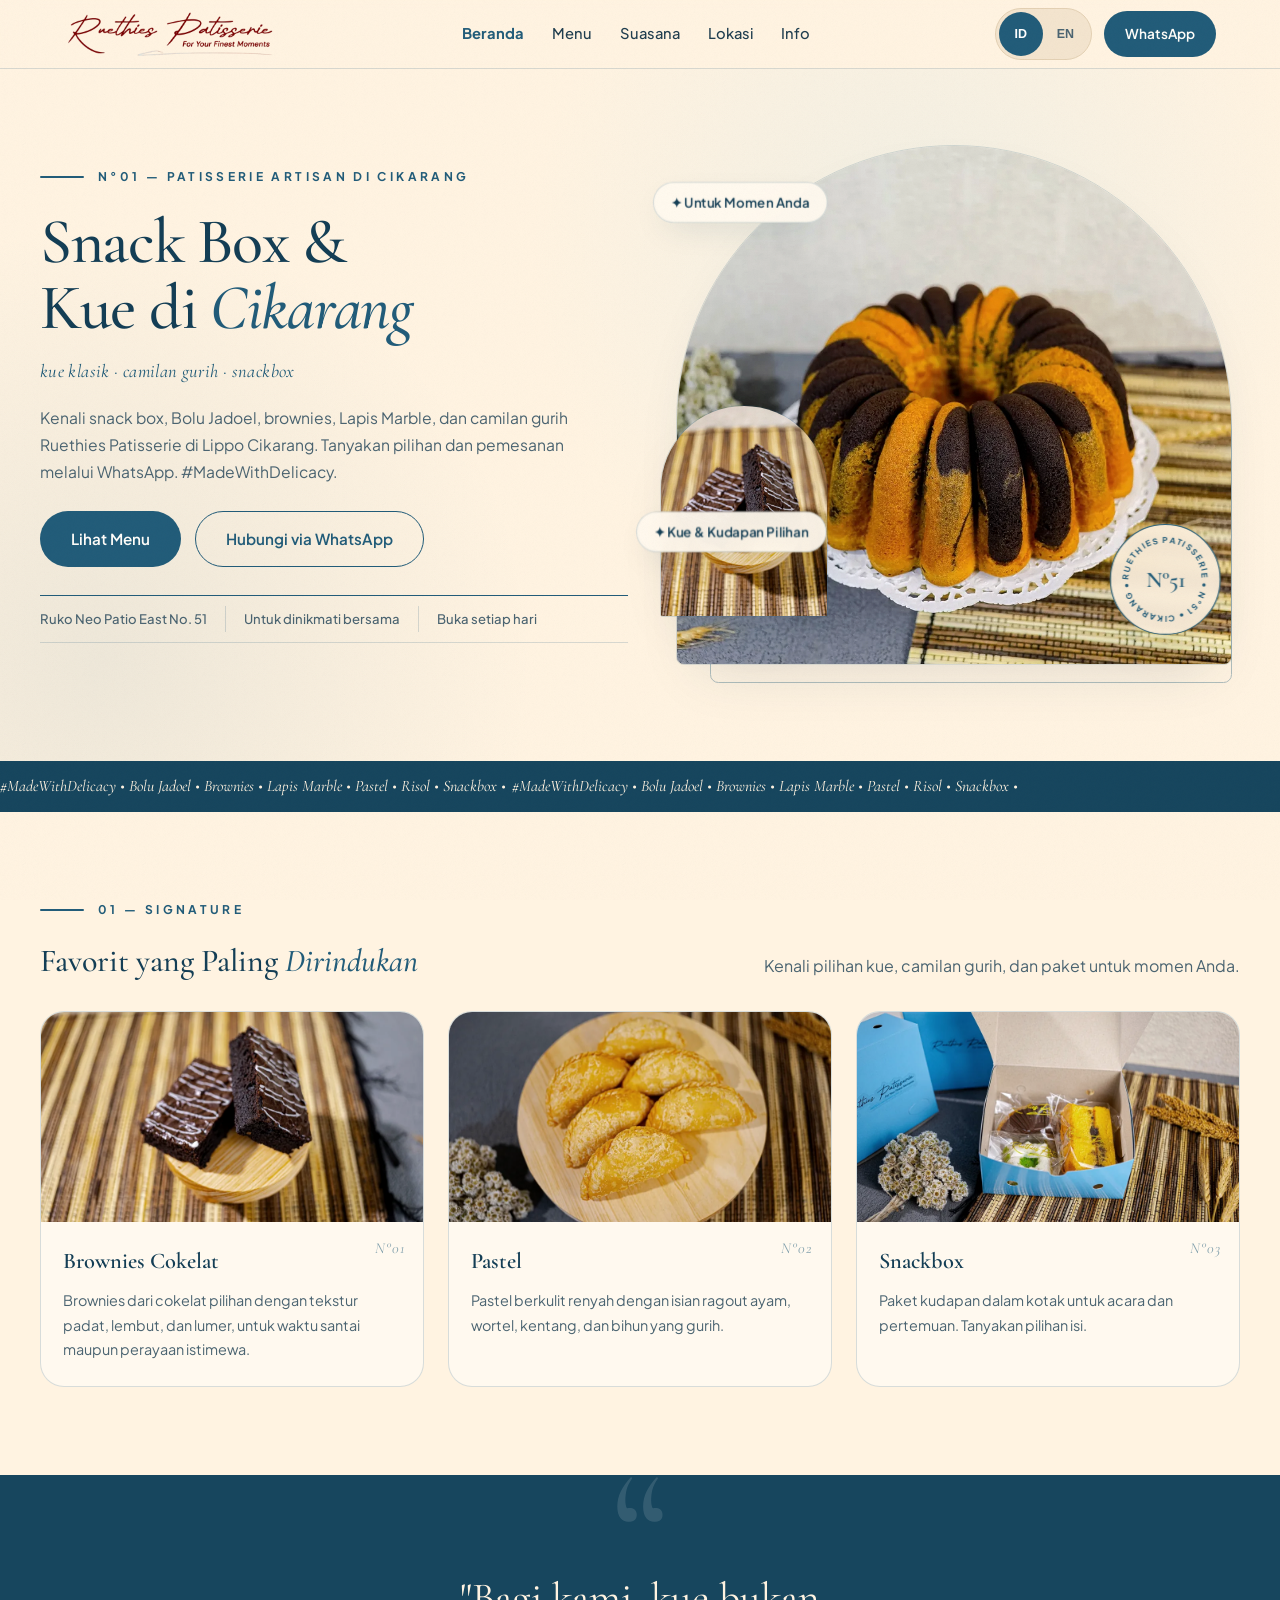
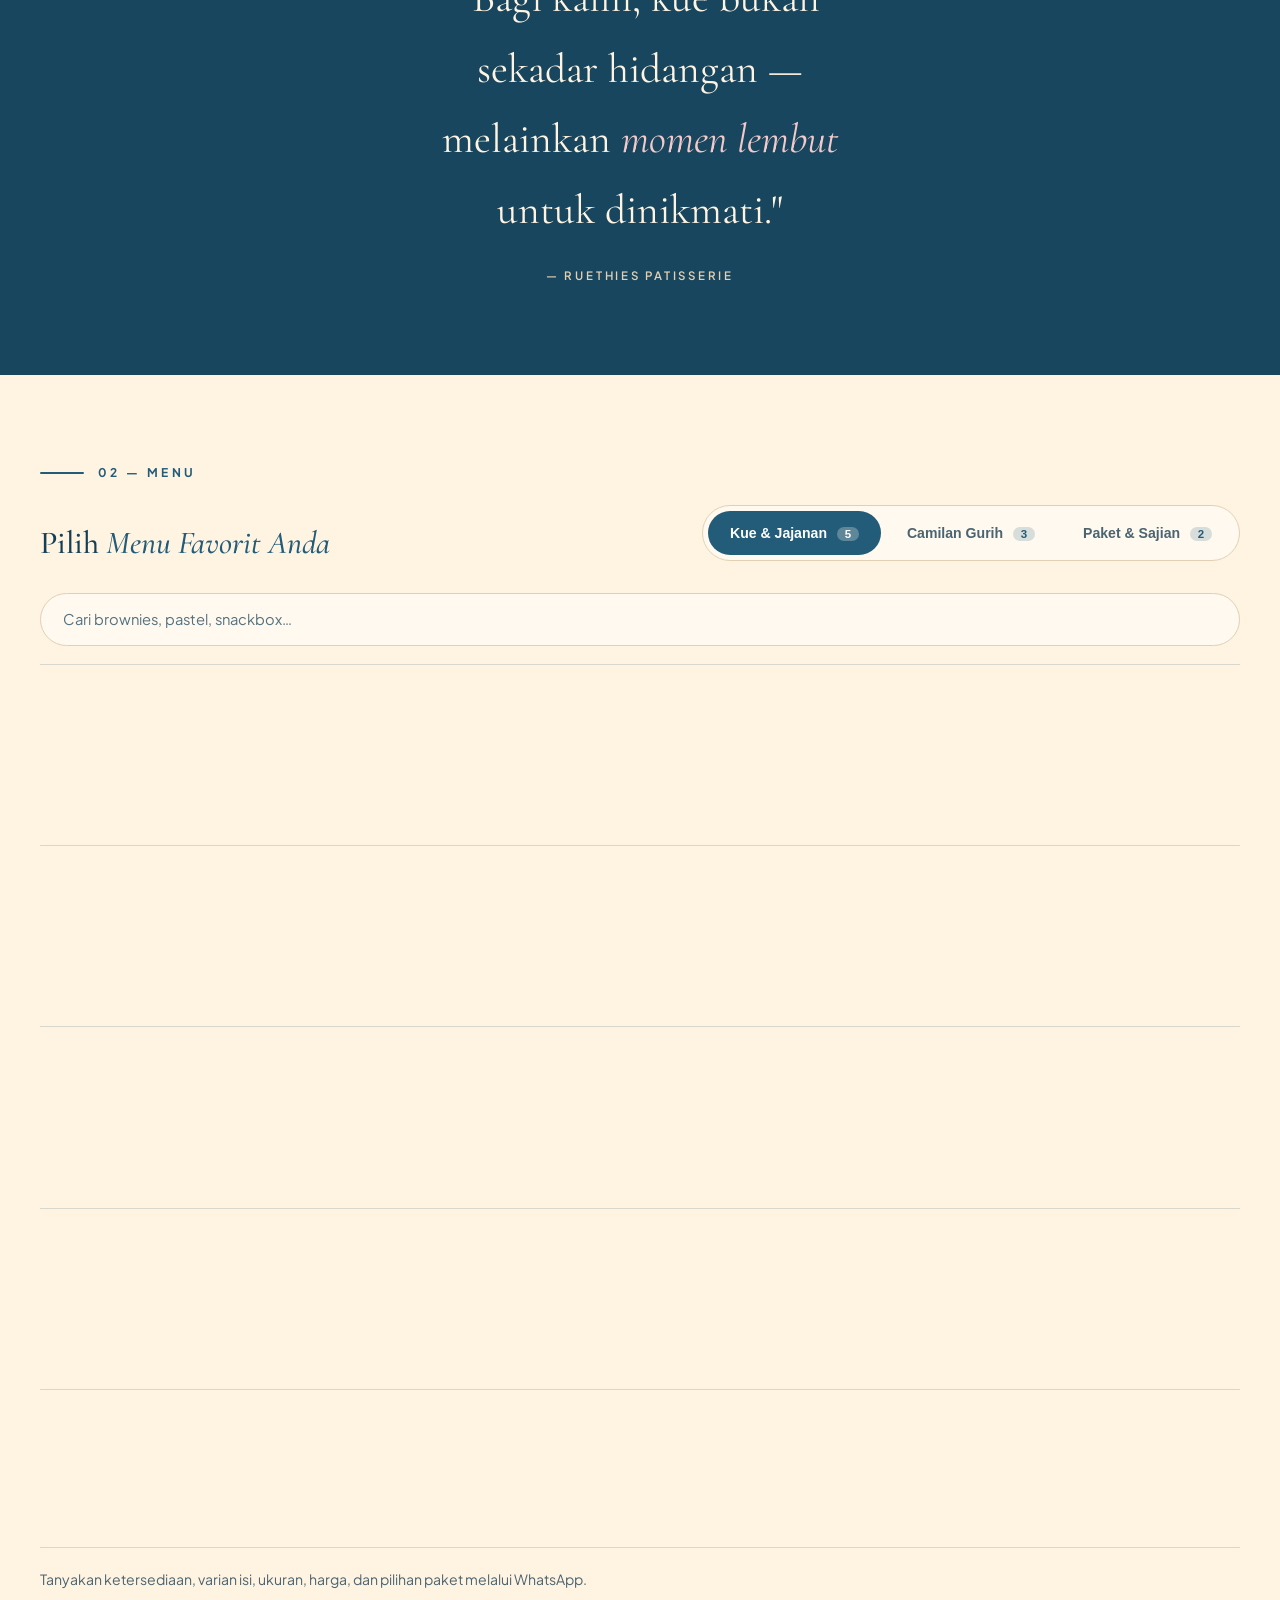
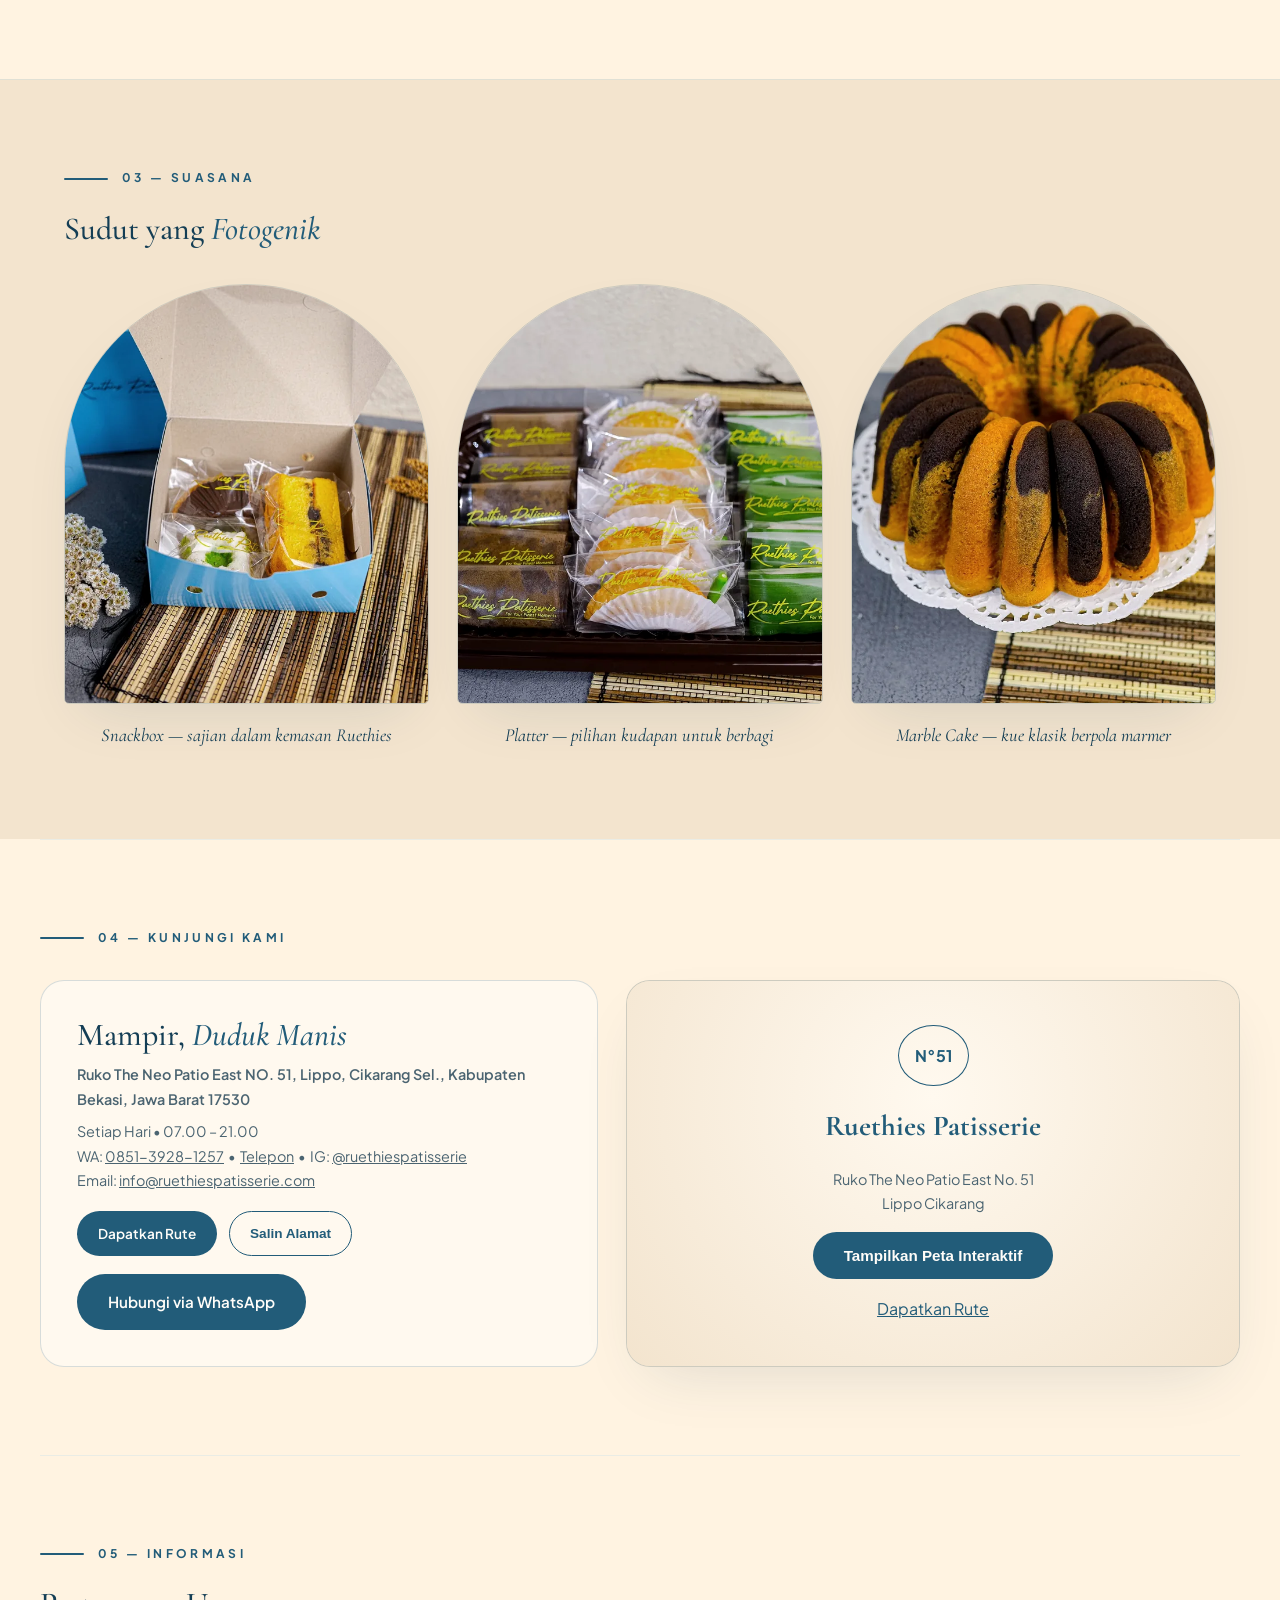
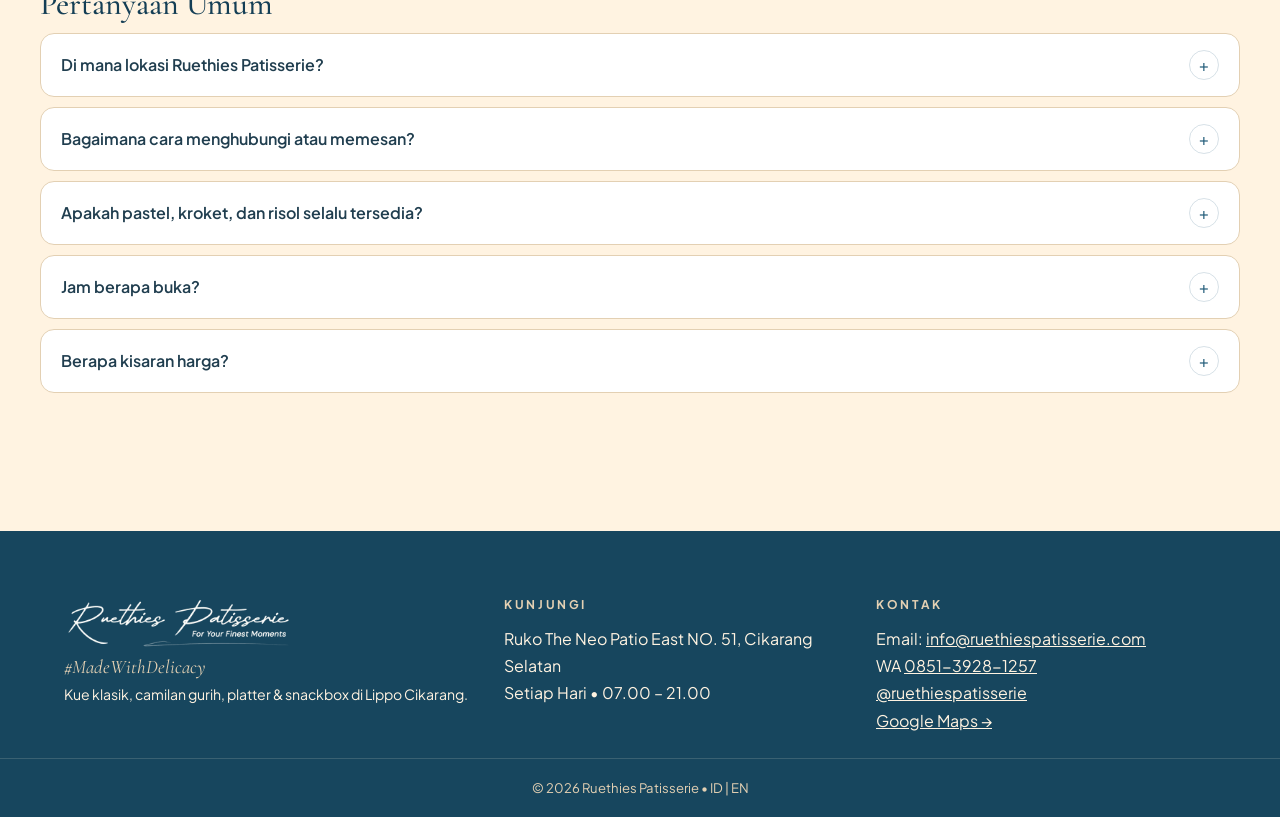
==== commit ed29df30: "content: update public opening hours to 07:00–21:00 WIB" ====
--- a/index.html
+++ b/index.html
@@ -41,7 +41,7 @@
 <link rel="stylesheet" href="styles.css?v=brand-blue-cream-20261113" />
 <script src="app.js?v=20261111-atmosphere" defer></script>
 <script type="application/ld+json">
-{"@context":"https://schema.org","@type":"CafeOrCoffeeShop","@id":"https://ruethiespatisserie.com/#cafe","name":"Ruethies Patisserie","url":"https://ruethiespatisserie.com/","inLanguage":"id","image":"https://ruethiespatisserie.com/logo.jpeg","logo":"https://ruethiespatisserie.com/logo-wine.png","slogan":"#MadeWithDelicacy","telephone":"+62-851-3928-1257","email":"info@ruethiespatisserie.com","currenciesAccepted":"IDR","menu":"https://ruethiespatisserie.com/#menu","areaServed":["Lippo Cikarang","Cikarang Selatan","Kabupaten Bekasi","Jawa Barat"],"servesCuisine":["Kue","Jajanan Indonesia","Pastel","Kroket","Risol","Snackbox"],"sameAs":["https://instagram.com/ruethiespatisserie","https://www.google.com/maps/place/Ruethies+Patisserie/@-6.3443722,107.1490519,18z"],"openingHours":"Mo-Su 09:00-21:00","openingHoursSpecification":{"@type":"OpeningHoursSpecification","dayOfWeek":["Monday","Tuesday","Wednesday","Thursday","Friday","Saturday","Sunday"],"opens":"09:00","closes":"21:00"},"address":{"@type":"PostalAddress","streetAddress":"Ruko The Neo Patio East NO. 51, Lippo","addressLocality":"Cikarang Selatan, Kabupaten Bekasi","addressRegion":"Jawa Barat","postalCode":"17530","addressCountry":"ID"},"geo":{"@type":"GeoCoordinates","latitude":-6.3443722,"longitude":107.1490519},"hasMap":"https://www.google.com/maps/place/Ruethies+Patisserie/@-6.3443722,107.1490519,18z"}
+{"@context":"https://schema.org","@type":"CafeOrCoffeeShop","@id":"https://ruethiespatisserie.com/#cafe","name":"Ruethies Patisserie","url":"https://ruethiespatisserie.com/","inLanguage":"id","image":"https://ruethiespatisserie.com/logo.jpeg","logo":"https://ruethiespatisserie.com/logo-wine.png","slogan":"#MadeWithDelicacy","telephone":"+62-851-3928-1257","email":"info@ruethiespatisserie.com","currenciesAccepted":"IDR","menu":"https://ruethiespatisserie.com/#menu","areaServed":["Lippo Cikarang","Cikarang Selatan","Kabupaten Bekasi","Jawa Barat"],"servesCuisine":["Kue","Jajanan Indonesia","Pastel","Kroket","Risol","Snackbox"],"sameAs":["https://instagram.com/ruethiespatisserie","https://www.google.com/maps/place/Ruethies+Patisserie/@-6.3443722,107.1490519,18z"],"openingHours":"Mo-Su 07:00-21:00","openingHoursSpecification":{"@type":"OpeningHoursSpecification","dayOfWeek":["Monday","Tuesday","Wednesday","Thursday","Friday","Saturday","Sunday"],"opens":"07:00","closes":"21:00"},"address":{"@type":"PostalAddress","streetAddress":"Ruko The Neo Patio East NO. 51, Lippo","addressLocality":"Cikarang Selatan, Kabupaten Bekasi","addressRegion":"Jawa Barat","postalCode":"17530","addressCountry":"ID"},"geo":{"@type":"GeoCoordinates","latitude":-6.3443722,"longitude":107.1490519},"hasMap":"https://www.google.com/maps/place/Ruethies+Patisserie/@-6.3443722,107.1490519,18z"}
 </script>
 <script type="application/ld+json">{"@context":"https://schema.org","@type":"Menu","name":"Menu Ruethies Patisserie","hasMenuSection":[{"@type":"MenuSection","name":"Kue \u0026 Jajanan","hasMenuItem":[{"@type":"MenuItem","name":"Bolu Jadoel","description":"Bolu klasik beraroma mocca dan cokelat dengan tekstur lembut, menghadirkan nostalgia dalam setiap potongan.","image":"https://ruethiespatisserie.com/images/menu/bolu-jadoel.jpg"},{"@type":"MenuItem","name":"Brownies Cokelat","description":"Brownies dari cokelat pilihan dengan tekstur padat, lembut, dan lumer, untuk waktu santai maupun perayaan istimewa.","image":"https://ruethiespatisserie.com/images/menu/brownies-cokelat.jpg"},{"@type":"MenuItem","name":"Lapis Marble","description":"Kue lapis lembut bercorak marmer dengan perpaduan dua karakter rasa yang saling melengkapi.","image":"https://ruethiespatisserie.com/images/menu/lapis-surabaya.jpg"},{"@type":"MenuItem","name":"Marble Cake","description":"Perpaduan adonan mentega lembut dan cokelat premium dengan corak marmer yang khas dalam setiap irisan.","image":"https://ruethiespatisserie.com/images/menu/marble-cake.jpg"},{"@type":"MenuItem","name":"Jongkong","description":"Jajanan dalam cup dengan lapisan hijau dan putih.","image":"https://ruethiespatisserie.com/images/menu/jongkong.jpg"}]},{"@type":"MenuSection","name":"Camilan Gurih","hasMenuItem":[{"@type":"MenuItem","name":"Pastel","description":"Pastel berkulit renyah dengan isian ragout ayam, wortel, kentang, dan bihun yang gurih.","image":"https://ruethiespatisserie.com/images/menu/pastel.jpg"},{"@type":"MenuItem","name":"Kroket","description":"Kroket yang memadukan rasa klasik, tekstur renyah, dan kehangatan dalam setiap gigitan.","image":"https://ruethiespatisserie.com/images/menu/kroket.jpg"},{"@type":"MenuItem","name":"Risol","description":"Risol berbalut renyah keemasan dengan isian lembut dan creamy, untuk menghangatkan suasana.","image":"https://ruethiespatisserie.com/images/menu/risol.jpg"}]},{"@type":"MenuSection","name":"Paket \u0026 Sajian","hasMenuItem":[{"@type":"MenuItem","name":"Platter","description":"Pilihan sajian campuran dalam platter. Tanyakan pilihan isi dan kemasannya.","image":"https://ruethiespatisserie.com/images/menu/platter.jpg"},{"@type":"MenuItem","name":"Snackbox","description":"Paket kudapan dalam kotak untuk acara dan pertemuan. Tanyakan pilihan isi.","image":"https://ruethiespatisserie.com/images/menu/snackbox.jpg"}]}]}</script>
 <script type="application/ld+json">
@@ -49,7 +49,7 @@
 </script>
 <!-- FAQ:SCHEMA:START -->
 <script type="application/ld+json">
-{"@context":"https:\/\/schema.org","@type":"FAQPage","mainEntity":[{"@type":"Question","name":"Di mana lokasi Ruethies Patisserie?","acceptedAnswer":{"@type":"Answer","text":"Ruko The Neo Patio East No. 51, Lippo, Cikarang Selatan, Kabupaten Bekasi, Jawa Barat 17530. Dapatkan rute"}},{"@type":"Question","name":"Bagaimana cara menghubungi atau memesan?","acceptedAnswer":{"@type":"Answer","text":"Hubungi WhatsApp 0851-3928-1257 untuk menanyakan ketersediaan, harga, dan pemesanan. Sebutkan produk, jumlah, serta tanggal yang diinginkan."}},{"@type":"Question","name":"Apakah pastel, kroket, dan risol selalu tersedia?","acceptedAnswer":{"@type":"Answer","text":"Ketersediaan dan pilihan isi dapat berbeda. Silakan tanyakan menu yang tersedia melalui WhatsApp."}},{"@type":"Question","name":"Jam berapa buka?","acceptedAnswer":{"@type":"Answer","text":"Setiap hari pukul 09.00–21.00 WIB."}},{"@type":"Question","name":"Berapa kisaran harga?","acceptedAnswer":{"@type":"Answer","text":"Harga mengikuti produk, ukuran, dan pilihan paket. Silakan hubungi WhatsApp untuk informasi harga terbaru."}}]}
+{"@context":"https:\/\/schema.org","@type":"FAQPage","mainEntity":[{"@type":"Question","name":"Di mana lokasi Ruethies Patisserie?","acceptedAnswer":{"@type":"Answer","text":"Ruko The Neo Patio East No. 51, Lippo, Cikarang Selatan, Kabupaten Bekasi, Jawa Barat 17530. Dapatkan rute"}},{"@type":"Question","name":"Bagaimana cara menghubungi atau memesan?","acceptedAnswer":{"@type":"Answer","text":"Hubungi WhatsApp 0851-3928-1257 untuk menanyakan ketersediaan, harga, dan pemesanan. Sebutkan produk, jumlah, serta tanggal yang diinginkan."}},{"@type":"Question","name":"Apakah pastel, kroket, dan risol selalu tersedia?","acceptedAnswer":{"@type":"Answer","text":"Ketersediaan dan pilihan isi dapat berbeda. Silakan tanyakan menu yang tersedia melalui WhatsApp."}},{"@type":"Question","name":"Jam berapa buka?","acceptedAnswer":{"@type":"Answer","text":"Setiap hari pukul 07.00–21.00 WIB."}},{"@type":"Question","name":"Berapa kisaran harga?","acceptedAnswer":{"@type":"Answer","text":"Harga mengikuti produk, ukuran, dan pilihan paket. Silakan hubungi WhatsApp untuk informasi harga terbaru."}}]}
 </script>
 <!-- FAQ:SCHEMA:END -->
 </head>
@@ -202,7 +202,7 @@
       <div class="info card">
         <h2 class="h2" data-i18n-html="visit.title">Mampir, <em>Duduk Manis</em></h2>
         <p class="addr">Ruko The Neo Patio East NO. 51, Lippo, Cikarang Sel., Kabupaten Bekasi, Jawa Barat 17530</p>
-        <p class="muted"><span data-i18n="visit.hours">Setiap Hari • 09.00 – 21.00</span><br/>WA: <a href="https://wa.me/6285139281257" target="_blank" rel="noopener">0851-3928-1257</a> &nbsp;•&nbsp; <a href="tel:+6285139281257" data-i18n="visit.call">Telepon</a> &nbsp;•&nbsp; IG: <a href="https://instagram.com/ruethiespatisserie" target="_blank" rel="noopener">@ruethiespatisserie</a><br/>Email: <a href="mailto:info@ruethiespatisserie.com">info@ruethiespatisserie.com</a></p>
+        <p class="muted"><span data-i18n="visit.hours">Setiap Hari • 07.00 – 21.00</span><br/>WA: <a href="https://wa.me/6285139281257" target="_blank" rel="noopener">0851-3928-1257</a> &nbsp;•&nbsp; <a href="tel:+6285139281257" data-i18n="visit.call">Telepon</a> &nbsp;•&nbsp; IG: <a href="https://instagram.com/ruethiespatisserie" target="_blank" rel="noopener">@ruethiespatisserie</a><br/>Email: <a href="mailto:info@ruethiespatisserie.com">info@ruethiespatisserie.com</a></p>
         <div class="row">
           <a class="btn primary sm" target="_blank" rel="noopener" href="https://www.google.com/maps/dir/?api=1&destination=-6.3443722,107.1490519" data-i18n="visit.dir">Dapatkan Rute</a>
           <button class="btn secondary sm" id="copyaddr" data-i18n="visit.copy">Salin Alamat</button>
@@ -229,7 +229,7 @@
     <details><summary>Di mana lokasi Ruethies Patisserie?</summary><p>Ruko The Neo Patio East No. 51, Lippo, Cikarang Selatan, Kabupaten Bekasi, Jawa Barat 17530. <a href="https://www.google.com/maps/dir/?api=1&amp;destination=-6.3443722,107.1490519" target="_blank" rel="noopener">Dapatkan rute</a></p></details>
     <details><summary>Bagaimana cara menghubungi atau memesan?</summary><p>Hubungi WhatsApp <a href="https://wa.me/6285139281257" target="_blank" rel="noopener">0851-3928-1257</a> untuk menanyakan ketersediaan, harga, dan pemesanan. Sebutkan produk, jumlah, serta tanggal yang diinginkan.</p></details>
     <details><summary>Apakah pastel, kroket, dan risol selalu tersedia?</summary><p>Ketersediaan dan pilihan isi dapat berbeda. Silakan tanyakan menu yang tersedia melalui WhatsApp.</p></details>
-    <details><summary>Jam berapa buka?</summary><p>Setiap hari pukul 09.00–21.00 WIB.</p></details>
+    <details><summary>Jam berapa buka?</summary><p>Setiap hari pukul 07.00–21.00 WIB.</p></details>
     <details><summary>Berapa kisaran harga?</summary><p>Harga mengikuti produk, ukuran, dan pilihan paket. Silakan hubungi WhatsApp untuk informasi harga terbaru.</p></details>
 <!-- FAQ:HTML:END -->
   </section>
@@ -244,7 +244,7 @@
 <footer>
   <div class="container foot">
     <div><p class="brand light"><picture><source type="image/webp" srcset="images/brand/logo-white-320.webp 320w, images/brand/logo-white-640.webp 640w" sizes="300px" /><img src="images/brand/logo-white-320.png" width="320" height="78" alt="Ruethies Patisserie" class="logo foot-logo" loading="lazy" /></picture></p><p class="tag">#MadeWithDelicacy</p><p class="sm">Kue klasik, camilan gurih, platter & snackbox di Lippo Cikarang.</p></div>
-    <div><p class="fh" data-i18n="foot.visit">Kunjungi</p><p>Ruko The Neo Patio East NO. 51, Cikarang Selatan<br/><span data-i18n="visit.hours">Setiap Hari • 09.00 – 21.00</span></p></div>
+    <div><p class="fh" data-i18n="foot.visit">Kunjungi</p><p>Ruko The Neo Patio East NO. 51, Cikarang Selatan<br/><span data-i18n="visit.hours">Setiap Hari • 07.00 – 21.00</span></p></div>
     <div><p class="fh" data-i18n="foot.contact">Kontak</p><p>Email: <a href="mailto:info@ruethiespatisserie.com">info@ruethiespatisserie.com</a><br/>WA <a href="https://wa.me/6285139281257" target="_blank" rel="noopener">0851-3928-1257</a><br/><a href="https://instagram.com/ruethiespatisserie" target="_blank" rel="noopener">@ruethiespatisserie</a><br/><a href="https://www.google.com/maps/dir/?api=1&destination=-6.3443722,107.1490519" target="_blank" rel="noopener">Google Maps →</a></p></div>
   </div>
   <p class="copy">© 2026 Ruethies Patisserie • ID | EN</p>
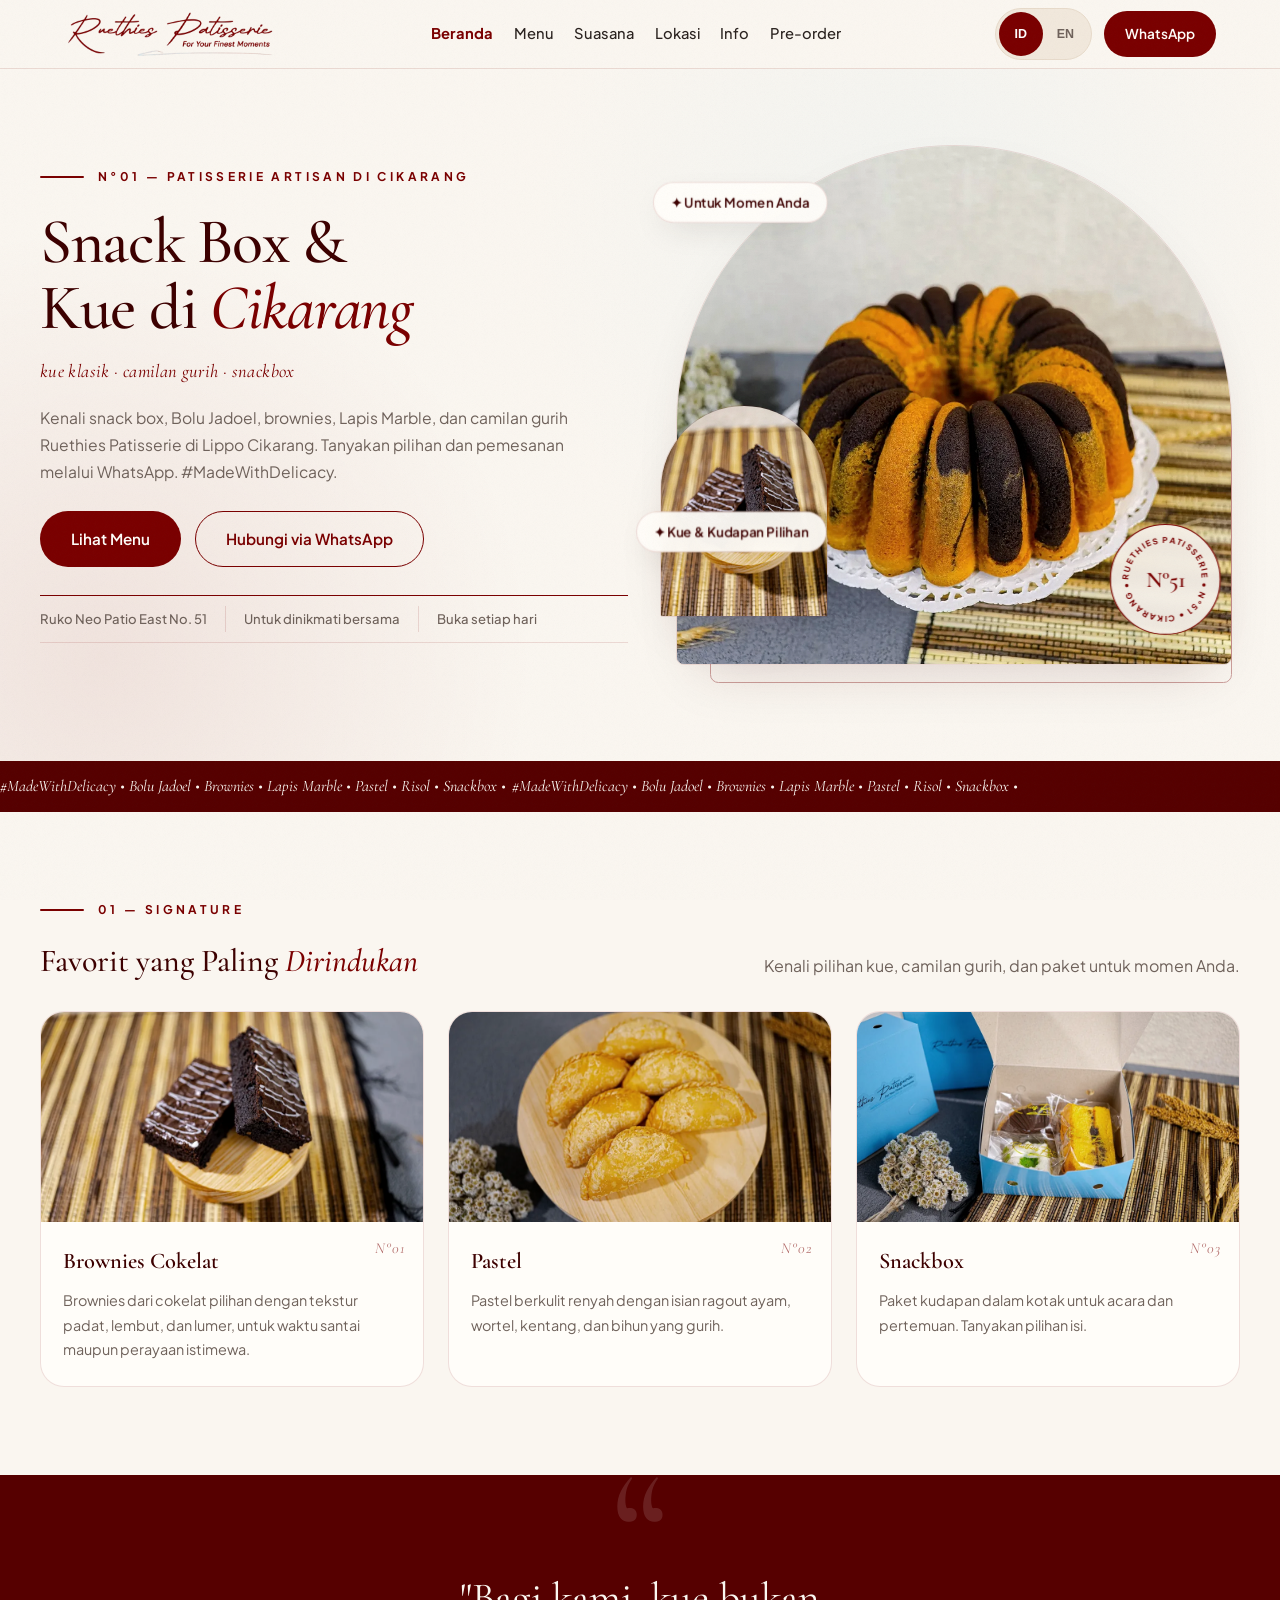
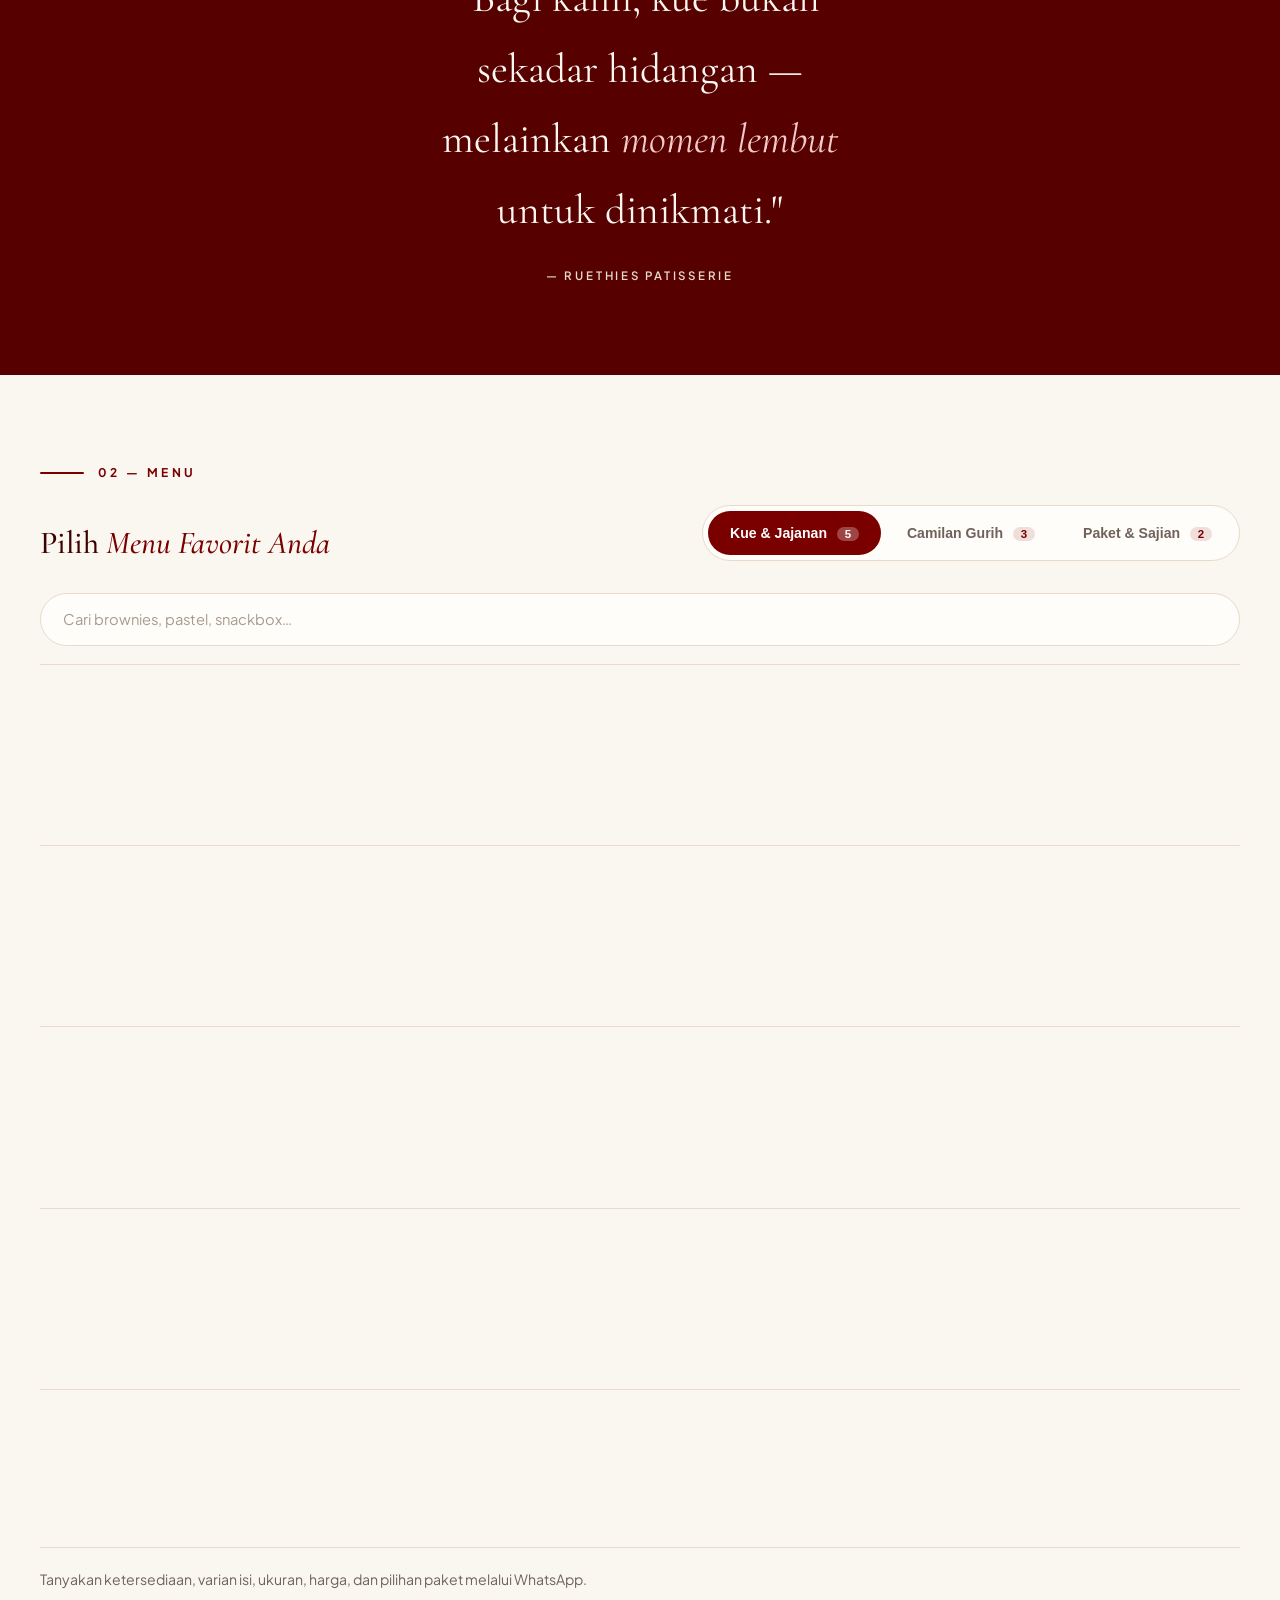
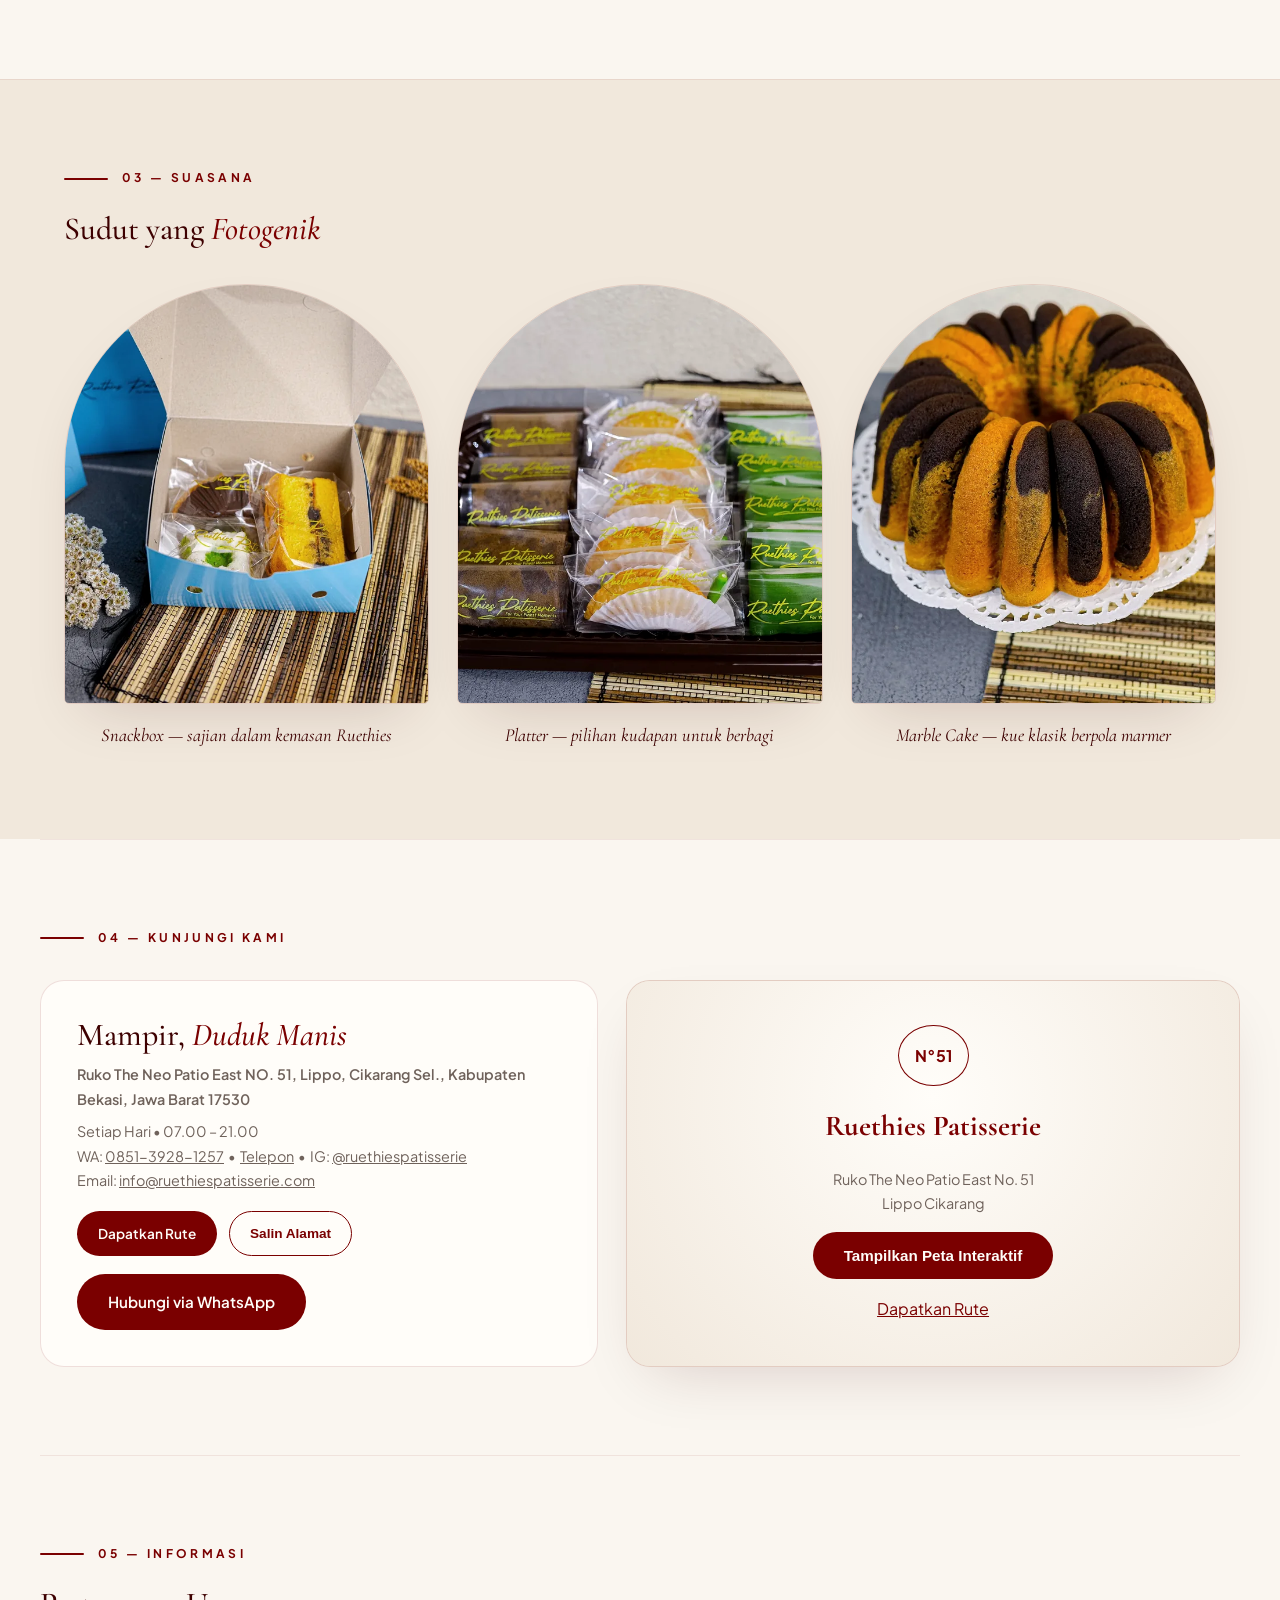
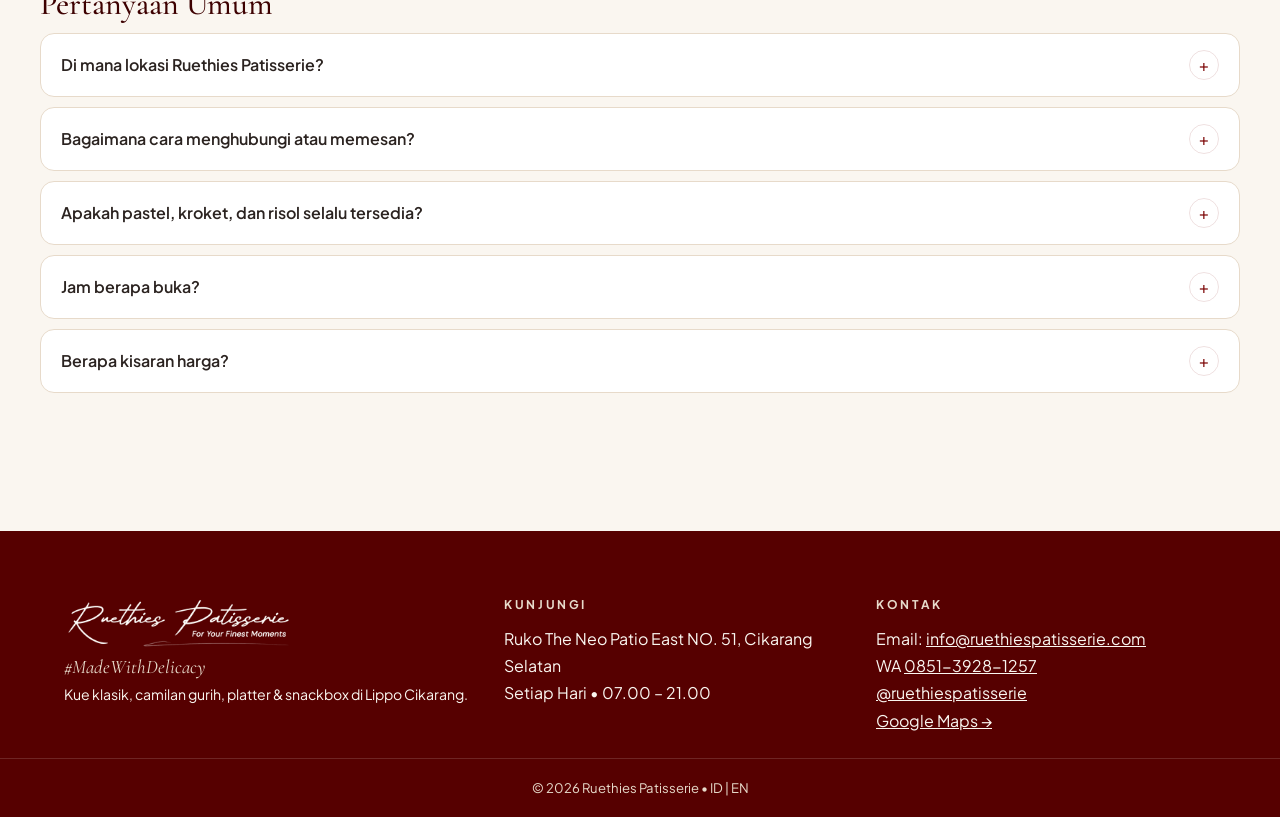
==== commit 11718494: "Merge main profile pages into staging while preserving wine theme and pre-order" ====
--- a/index.html
+++ b/index.html
@@ -23,7 +23,7 @@
 <meta name="twitter:title" content="Ruethies Patisserie — Kue & Snackbox Cikarang" />
 <meta name="twitter:description" content="Kue klasik, camilan gurih, platter dan snackbox di Cikarang. #MadeWithDelicacy" />
 <meta name="twitter:image" content="https://ruethiespatisserie.com/logo.jpeg" />
-<meta name="theme-color" content="#8ACEF1" />
+<meta name="theme-color" content="#7A0000" />
 <link rel="manifest" href="manifest.json" />
 <meta name="mobile-web-app-capable" content="yes" />
 <meta name="apple-mobile-web-app-capable" content="yes" />
@@ -38,7 +38,7 @@
 <link id="site-fonts" href="https://fonts.googleapis.com/css2?family=Cormorant+Garamond:ital,wght@0,400;0,500;0,600;1,400;1,500&family=Plus+Jakarta+Sans:wght@400;500;600;700&display=swap" rel="stylesheet" media="print" />
 <noscript><link href="https://fonts.googleapis.com/css2?family=Cormorant+Garamond:ital,wght@0,400;0,500;0,600;1,400;1,500&family=Plus+Jakarta+Sans:wght@400;500;600;700&display=swap" rel="stylesheet" /></noscript>
 <!-- ?v= = versi aset. NAIKKAN tiap deploy yang mengubah styles.css/app.js agar pengunjung otomatis dapat file baru -->
-<link rel="stylesheet" href="styles.css?v=brand-blue-cream-20261113" />
+<link rel="stylesheet" href="styles.css?v=staging-profile-20261114" />
 <script src="app.js?v=20261111-atmosphere" defer></script>
 <script type="application/ld+json">
 {"@context":"https://schema.org","@type":"CafeOrCoffeeShop","@id":"https://ruethiespatisserie.com/#cafe","name":"Ruethies Patisserie","url":"https://ruethiespatisserie.com/","inLanguage":"id","image":"https://ruethiespatisserie.com/logo.jpeg","logo":"https://ruethiespatisserie.com/logo-wine.png","slogan":"#MadeWithDelicacy","telephone":"+62-851-3928-1257","email":"info@ruethiespatisserie.com","currenciesAccepted":"IDR","menu":"https://ruethiespatisserie.com/#menu","areaServed":["Lippo Cikarang","Cikarang Selatan","Kabupaten Bekasi","Jawa Barat"],"servesCuisine":["Kue","Jajanan Indonesia","Pastel","Kroket","Risol","Snackbox"],"sameAs":["https://instagram.com/ruethiespatisserie","https://www.google.com/maps/place/Ruethies+Patisserie/@-6.3443722,107.1490519,18z"],"openingHours":"Mo-Su 07:00-21:00","openingHoursSpecification":{"@type":"OpeningHoursSpecification","dayOfWeek":["Monday","Tuesday","Wednesday","Thursday","Friday","Saturday","Sunday"],"opens":"07:00","closes":"21:00"},"address":{"@type":"PostalAddress","streetAddress":"Ruko The Neo Patio East NO. 51, Lippo","addressLocality":"Cikarang Selatan, Kabupaten Bekasi","addressRegion":"Jawa Barat","postalCode":"17530","addressCountry":"ID"},"geo":{"@type":"GeoCoordinates","latitude":-6.3443722,"longitude":107.1490519},"hasMap":"https://www.google.com/maps/place/Ruethies+Patisserie/@-6.3443722,107.1490519,18z"}
@@ -66,6 +66,7 @@
       <a href="#atmosphere" data-i18n="nav.atmos">Suasana</a>
       <a href="#visit" data-i18n="nav.visit">Lokasi</a>
       <a href="#faq" data-i18n="nav.info">Info</a>
+      <a href="/pre-order/" data-i18n="nav.preorder">Pre-order</a>
     </nav>
     <div class="nav-cta">
       <div class="lang" role="group" aria-label="Language">
@@ -82,6 +83,8 @@
     <a href="#atmosphere" data-i18n="nav.atmos">Suasana</a>
     <a href="#visit" data-i18n="nav.visit">Lokasi</a>
     <a href="#faq" data-i18n="nav.info">Info</a>
+    <a href="/pre-order/" data-i18n="nav.preorder">Pre-order</a>
+    <a class="mobile-reserve" data-contact-wa href="https://wa.me/6285139281257?text=Halo%20Ruethies%20Patisserie!%20Saya%20ingin%20bertanya%20tentang%20menu%20dan%20pemesanan." target="_blank" rel="noopener" data-i18n="nav.contact">WhatsApp</a>
   </nav>
 </header>
 
--- a/styles.css
+++ b/styles.css
@@ -1,12 +1,10 @@
 :root{
-  --brand-blue:#8ACEF1; --brand-cream:#FFF3E1; --brand-ink:#143E55;
-  /* Compatibility aliases keep legacy public components on the same blue palette. */
-  --wine:#225C79; --wine-deep:#17465E; --wine-soft:#336F8A; --wine-ink:#143E55;
-  --wine-12:rgba(34,92,121,.18); --wine-08:rgba(138,206,241,.18);
-  --beige:#FFF3E1; --paper:#FFF9EF; --beige-deep:#F3E4CE; --beige-line:#E3D0B3;
-  --baby:#8ACEF1; --baby-glow:rgba(138,206,241,.12);
-  --ink:#203E4F; --muted:#4B6471; --faint:#54717F;
-  --sh:0 24px 60px -24px rgba(20,62,85,.15);
+  --wine:#7A0000; --wine-deep:#560000; --wine-soft:#A83A3A; --wine-ink:#3D0000;
+  --wine-12:rgba(122,0,0,.12); --wine-08:rgba(122,0,0,.08);
+  --beige:#FAF6F0; --paper:#FFFDF9; --beige-deep:#F1E8DC; --beige-line:#E7DACA;
+  --baby:#89CFF0; --baby-glow:rgba(137,207,240,.08);
+  --ink:#2B2320; --muted:#6F625B; --faint:#A89A8E;
+  --sh:0 24px 60px -24px rgba(61,0,0,.18);
   --ease:cubic-bezier(.22,1,.36,1);
 }
 *{box-sizing:border-box;margin:0;padding:0}
@@ -17,16 +15,16 @@
 .container{max-width:1200px;margin:0 auto;padding:0 24px}
 .grain{position:fixed;inset:0;pointer-events:none;opacity:.05;z-index:60;background-image:url("data:image/svg+xml,%3Csvg xmlns='http://www.w3.org/2000/svg' width='120' height='120'%3E%3Cfilter id='n'%3E%3CfeTurbulence baseFrequency='.9'/%3E%3C/filter%3E%3Crect width='120' height='120' filter='url(%23n)' opacity='.6'/%3E%3C/svg%3E")}
 /* NAV */
-.nav{position:sticky;top:0;z-index:50;backdrop-filter:blur(16px);background:rgba(255,243,225,.78);border-bottom:1px solid var(--wine-12)}
-.nav.scrolled{box-shadow:0 12px 32px -18px rgba(20,62,85,.25)}
+.nav{position:sticky;top:0;z-index:50;backdrop-filter:blur(16px);background:rgba(250,246,240,.78);border-bottom:1px solid var(--wine-12)}
+.nav.scrolled{box-shadow:0 12px 32px -18px rgba(61,0,0,.25)}
 .nav-inner{display:flex;align-items:center;justify-content:space-between;height:68px}
 .brand{font-family:"Cormorant Garamond",serif;font-weight:600;font-size:1.6rem;color:var(--wine);text-decoration:none}
 .brand span{font-family:"Plus Jakarta Sans";font-size:.6rem;letter-spacing:.32em;color:var(--muted);margin-left:8px;vertical-align:middle}
 .brand.light{color:var(--beige)} .brand.light span{color:var(--beige-line)}
 .brand .logo{height:52px;width:auto;max-width:280px;object-fit:contain;filter:none}
 .foot-logo{height:56px !important;max-width:300px;filter:none !important;opacity:1}
-.links{display:flex;gap:28px}
-.links a{text-decoration:none;color:var(--ink);font-weight:500;font-size:.92rem}
+.links{display:flex;gap:clamp(12px,1.6vw,24px)}
+.links a{text-decoration:none;color:var(--ink);font-weight:500;font-size:.92rem;white-space:nowrap}
 .links a:hover{color:var(--wine)}
 .links a.on{color:var(--wine);font-weight:700}
 .skip{position:absolute;left:16px;top:-60px;z-index:200;background:var(--wine);color:#fff;padding:10px 18px;border-radius:999px;font-weight:600;font-size:.85rem;text-decoration:none;transition:top .2s ease}
@@ -40,10 +38,11 @@
 .burger.open span:nth-child(1){transform:translateY(7px) rotate(45deg)}
 .burger.open span:nth-child(2){opacity:0}
 .burger.open span:nth-child(3){transform:translateY(-7px) rotate(-45deg)}
-.mobile-menu{display:flex;flex-direction:column;background:rgba(255,249,239,.97);backdrop-filter:blur(16px);border-top:1px solid var(--wine-12);padding:8px 20px 16px}
+.mobile-menu{display:flex;flex-direction:column;background:rgba(255,253,249,.97);backdrop-filter:blur(16px);border-top:1px solid var(--wine-12);padding:8px 20px 16px}
 .mobile-menu[hidden]{display:none}
 .mobile-menu a{text-decoration:none;color:var(--ink);font-weight:600;padding:12px 4px;border-bottom:1px solid var(--wine-08)}
 .mobile-menu a:last-child{border-bottom:0}
+.mobile-menu .mobile-reserve{font:inherit;font-weight:600;text-align:left;cursor:pointer;padding:12px 4px;background:none;border:0;color:var(--ink)}
 /* BUTTONS */
 .btn{border-radius:999px;font-weight:600;cursor:pointer;border:1px solid transparent;text-decoration:none;display:inline-block;transition:.2s ease-out}
 .btn.primary{background:var(--wine);color:#FFFDF9;padding:14px 30px;font-size:.95rem}
@@ -54,7 +53,7 @@
 /* HERO — full-bleed modern editorial */
 .hero{position:relative;overflow:hidden;padding:76px 0 96px}
 .hero-inner{position:relative;max-width:1320px;margin:0 auto;padding:0 40px;display:grid;grid-template-columns:1.02fr .98fr;gap:48px;align-items:center}
-.hero-glow{position:absolute;inset:0;pointer-events:none;background:radial-gradient(560px at 72% 26%,var(--baby-glow),transparent 70%),radial-gradient(620px at 8% 85%,rgba(34,92,121,.08),transparent 70%)}
+.hero-glow{position:absolute;inset:0;pointer-events:none;background:radial-gradient(560px at 72% 26%,var(--baby-glow),transparent 70%),radial-gradient(620px at 8% 85%,rgba(122,0,0,.08),transparent 70%)}
 .side-label{position:absolute;left:6px;top:50%;transform:rotate(180deg) translateY(50%);writing-mode:vertical-rl;font-size:.66rem;letter-spacing:.38em;color:var(--faint);font-weight:600;white-space:nowrap}
 @media(max-width:1300px){.side-label{display:none}}
 .eyebrow{display:flex;align-items:center;gap:14px;font-size:.75rem;letter-spacing:.28em;text-transform:uppercase;color:var(--wine);font-weight:700;margin-bottom:22px}
@@ -80,7 +79,7 @@
 .arch.mini{position:absolute;width:168px;height:212px;z-index:2;animation:floaty 7s ease-in-out infinite}
 .m1{left:-16px;bottom:48px}
 @keyframes floaty{0%,100%{transform:translateY(0)}50%{transform:translateY(-7px)}}
-.badge{position:absolute;background:rgba(255,249,239,.94);backdrop-filter:blur(12px);-webkit-backdrop-filter:blur(12px);border:1px solid var(--wine-12);border-radius:999px;padding:8px 16px;font-size:.78rem;font-weight:600;letter-spacing:.02em;color:var(--wine-ink);box-shadow:0 12px 32px -12px rgba(20,62,85,.22);z-index:3;white-space:nowrap}
+.badge{position:absolute;background:rgba(255,253,249,.94);backdrop-filter:blur(12px);-webkit-backdrop-filter:blur(12px);border:1px solid var(--wine-12);border-radius:999px;padding:8px 16px;font-size:.78rem;font-weight:600;letter-spacing:.02em;color:var(--wine-ink);box-shadow:0 12px 32px -12px rgba(43,35,32,.22);z-index:3;white-space:nowrap}
 .b1{top:48px;left:-8px}
 .b2{bottom:120px;left:-24px}
 .visit .info p a:not(.btn), footer p a:not(.btn){color:inherit}
@@ -97,12 +96,12 @@
 .lb-arch img{width:100%;height:100%}
 .backdrop.lb figcaption{text-align:center;font-family:"Cormorant Garamond",serif;font-style:italic;font-size:1.2rem;color:var(--beige);margin-top:12px}
 .lb-count{text-align:center;font-size:.75rem;letter-spacing:.28em;color:var(--beige-line);margin-top:6px;font-weight:700}
-.lb-nav{border:1px solid var(--wine-12);background:rgba(255,249,239,.92);width:44px;height:44px;border-radius:50%;font-size:1.4rem;cursor:pointer;color:var(--wine);flex-shrink:0}
+.lb-nav{border:1px solid var(--wine-12);background:rgba(255,253,249,.92);width:44px;height:44px;border-radius:50%;font-size:1.4rem;cursor:pointer;color:var(--wine);flex-shrink:0}
 :focus-visible{outline:2px solid var(--wine);outline-offset:3px;border-radius:6px}
 /* SKELETON shimmer — anti layar kosong saat menu dimuat */
 .sk{pointer-events:none}
 .sk-ph,.sk-line,.sk-dot{position:relative;overflow:hidden;background:var(--beige-deep)}
-.sk-ph::after,.sk-line::after,.sk-dot::after{content:"";position:absolute;inset:0;background:linear-gradient(100deg,transparent 20%,rgba(255,249,239,.75) 50%,transparent 80%);animation:shimmer 1.4s infinite}
+.sk-ph::after,.sk-line::after,.sk-dot::after{content:"";position:absolute;inset:0;background:linear-gradient(100deg,transparent 20%,rgba(255,253,249,.75) 50%,transparent 80%);animation:shimmer 1.4s infinite}
 .sk-line{height:14px;border-radius:8px;margin:8px 0}
 .sk-line.w40{width:40%}.sk-line.w60{width:60%}
 .sk-dot{width:28px;height:28px;border-radius:50%}
@@ -110,7 +109,7 @@
 @keyframes shimmer{from{transform:translateX(-100%)}to{transform:translateX(100%)}}
 .lang button,.tab,.burger,.lb-nav{min-height:44px}
 .lang button{min-width:44px}
-.seal{position:absolute;right:18px;bottom:36px;width:108px;height:108px;z-index:3;display:flex;align-items:center;justify-content:center;background:rgba(255,243,225,.9);backdrop-filter:blur(8px);border:1px solid var(--wine);border-radius:50%;box-shadow:var(--sh)}
+.seal{position:absolute;right:18px;bottom:36px;width:108px;height:108px;z-index:3;display:flex;align-items:center;justify-content:center;background:rgba(250,246,240,.9);backdrop-filter:blur(8px);border:1px solid var(--wine);border-radius:50%;box-shadow:var(--sh)}
 .seal svg{position:absolute;inset:4px;animation:spin 26s linear infinite}
 .seal svg text{font-family:"Plus Jakarta Sans",sans-serif;font-size:9.5px;font-weight:700;letter-spacing:1.6px;fill:var(--wine)}
 .seal b{font-family:"Cormorant Garamond",serif;font-size:1.35rem;color:var(--wine);font-weight:600}
@@ -139,7 +138,7 @@
 .card .ph{height:210px;overflow:hidden;position:relative}
 .card .ph img{transition:transform .5s var(--ease)}
 .card:hover .ph img{transform:scale(1.05)}
-.cards3 .card .ph::after{content:"";position:absolute;inset:0;background:linear-gradient(115deg,transparent 32%,rgba(255,249,239,.38) 48%,transparent 62%);transform:translateX(-130%);transition:transform .6s var(--ease);pointer-events:none;z-index:2}
+.cards3 .card .ph::after{content:"";position:absolute;inset:0;background:linear-gradient(115deg,transparent 32%,rgba(255,253,249,.38) 48%,transparent 62%);transform:translateX(-130%);transition:transform .6s var(--ease);pointer-events:none;z-index:2}
 .cards3 .card:hover .ph::after{transform:translateX(130%)}
 @media(hover:none){.cards3 .card:active{transform:scale(.98)}}
 .card .bd{padding:20px 22px 24px;position:relative}
@@ -156,7 +155,7 @@
 .tab{position:relative;z-index:1;border:0;background:transparent;padding:10px 22px;border-radius:999px;font-weight:600;font-size:.88rem;color:var(--muted);cursor:pointer}
 .tab.on{color:#fff}
 .tcount{display:inline-block;min-width:22px;text-align:center;font-size:.72rem;font-weight:700;background:var(--wine-12);color:var(--wine);border-radius:999px;padding:1px 7px;margin-left:6px}
-.tab.on .tcount{background:rgba(255,249,239,.28);color:#fff}
+.tab.on .tcount{background:rgba(255,253,249,.28);color:#fff}
 .menu-tools{margin-bottom:18px}
 .menu-tools input{width:100%;border:1px solid var(--beige-line);border-radius:999px;padding:13px 22px;font:inherit;font-size:.92rem;background:var(--paper);color:var(--ink)}
 .menu-tools input:focus{outline:2px solid var(--wine);outline-offset:2px;border-color:var(--wine)}
@@ -206,7 +205,7 @@
 .map-placeholder p{font-size:.9rem;color:var(--muted)}
 .map-placeholder a{color:var(--wine)}
 .map-marker{border:1px solid var(--wine);border-radius:50%;padding:16px;color:var(--wine);font-weight:700}
-.pin{position:absolute;left:16px;bottom:16px;background:rgba(255,249,239,.92);backdrop-filter:blur(10px);border:1px solid var(--wine-12);border-radius:16px;padding:12px 18px;box-shadow:var(--sh)}
+.pin{position:absolute;left:16px;bottom:16px;background:rgba(255,253,249,.92);backdrop-filter:blur(10px);border:1px solid var(--wine-12);border-radius:16px;padding:12px 18px;box-shadow:var(--sh)}
 .pin strong{display:block;font-family:"Cormorant Garamond",serif;font-size:1.15rem;color:var(--wine)}
 .pin span{font-size:.78rem;color:var(--muted);letter-spacing:.06em}
 /* FOOTER */
@@ -215,9 +214,9 @@
 .fh{font-size:.75rem;letter-spacing:.22em;text-transform:uppercase;color:var(--beige-line);margin-bottom:10px;font-weight:700}
 footer a{color:var(--beige)}
 .tag{font-family:"Cormorant Garamond",serif;font-style:italic;font-size:1.2rem;color:var(--beige-line)}
-.copy{text-align:center;padding:18px;border-top:1px solid rgba(255,243,225,.15);font-size:.82rem;color:var(--beige-line)}
+.copy{text-align:center;padding:18px;border-top:1px solid rgba(250,246,240,.15);font-size:.82rem;color:var(--beige-line)}
 /* MODAL */
-.backdrop{position:fixed;inset:0;background:rgba(20,62,85,.45);backdrop-filter:blur(6px);display:flex;align-items:center;justify-content:center;z-index:100;padding:20px}
+.backdrop{position:fixed;inset:0;background:rgba(43,35,32,.45);backdrop-filter:blur(6px);display:flex;align-items:center;justify-content:center;z-index:100;padding:20px}
 .backdrop[hidden]{display:none}
 .x{position:absolute;top:16px;right:16px;z-index:3;border:0;background:var(--beige-deep);width:44px;height:44px;border-radius:50%;cursor:pointer}
 @keyframes up{from{opacity:0;transform:translateY(16px)}}
@@ -261,7 +260,7 @@
   .seal svg text{font-size:9.5px;letter-spacing:1.4px}
   .seal b{font-size:1.05rem}
   .side-label{display:none}
-  .stickybar{position:fixed;left:12px;right:12px;bottom:calc(12px + env(safe-area-inset-bottom));z-index:90;display:flex;align-items:center;justify-content:space-between;gap:12px;background:rgba(255,249,239,.94);backdrop-filter:blur(10px);-webkit-backdrop-filter:blur(10px);border:1px solid var(--wine-12);border-radius:20px;padding:10px 10px 10px 20px;box-shadow:var(--sh);transform:translateY(160%);transition:transform .35s cubic-bezier(.22,1,.36,1)}
+  .stickybar{position:fixed;left:12px;right:12px;bottom:calc(12px + env(safe-area-inset-bottom));z-index:90;display:flex;align-items:center;justify-content:space-between;gap:12px;background:rgba(255,253,249,.94);backdrop-filter:blur(10px);-webkit-backdrop-filter:blur(10px);border:1px solid var(--wine-12);border-radius:20px;padding:10px 10px 10px 20px;box-shadow:var(--sh);transform:translateY(160%);transition:transform .35s cubic-bezier(.22,1,.36,1)}
   .stickybar.show{transform:none}
   .stickybar.hide{transform:translateY(160%) !important}
   .sb-link{text-decoration:none;color:var(--wine);font-weight:700;font-size:.88rem;white-space:nowrap}
@@ -323,6 +322,7 @@
 }
 /* Small phones — declutter hero visual */
 @media(max-width:480px){
+  .nav-cta .btn.primary.sm{display:none}
   .arch.mini{width:96px;height:122px}
   .m1{left:8px;bottom:52px}
   .b2{top:auto;bottom:8px;left:8px;right:auto}
@@ -331,7 +331,8 @@
 }
 /* Very small phones */
 @media(max-width:380px){
-  .nav-cta .btn.primary.sm{display:none}
+  .nav-inner{padding-inline:16px}
+  .nav-inner .brand .logo{max-width:120px}
   .display{font-size:clamp(2.1rem,12vw,2.6rem)}
   .cards3 .card{flex-basis:78%}
   .arch-row figure{flex-basis:80%}
@@ -402,7 +403,7 @@
 
 /* Shared product/atmosphere detail: uncropped photo beside readable captions. */
 @media(min-width:761px){
-  .backdrop.lb[data-gallery] .lb-inner{width:min(1040px,100%);max-width:100%;display:grid;grid-template-columns:44px minmax(0,1fr) 44px;gap:16px;padding:64px 24px 24px;box-sizing:border-box;border-radius:24px;background:var(--beige);box-shadow:0 24px 80px rgba(20,62,85,.2)}
+  .backdrop.lb[data-gallery] .lb-inner{width:min(1040px,100%);max-width:100%;display:grid;grid-template-columns:44px minmax(0,1fr) 44px;gap:16px;padding:64px 24px 24px;box-sizing:border-box;border-radius:24px;background:var(--beige);box-shadow:0 24px 80px rgba(43,35,32,.2)}
   .backdrop.lb[data-gallery] figure{grid-column:2;grid-row:1;display:grid;grid-template-columns:minmax(0,1.2fr) minmax(220px,.8fr);grid-template-rows:auto auto auto 1fr;column-gap:28px;row-gap:16px;width:100%;max-width:none;max-height:calc(100dvh - 140px);text-align:left}
   .backdrop.lb[data-gallery] .lb-arch{grid-column:1;grid-row:1/5;width:100%;min-width:0;height:min(62vh,560px);border-radius:16px;box-shadow:none;background:var(--beige-deep)}
   .backdrop.lb[data-gallery] .lb-arch img{display:block;width:100%;height:100%;object-fit:contain}
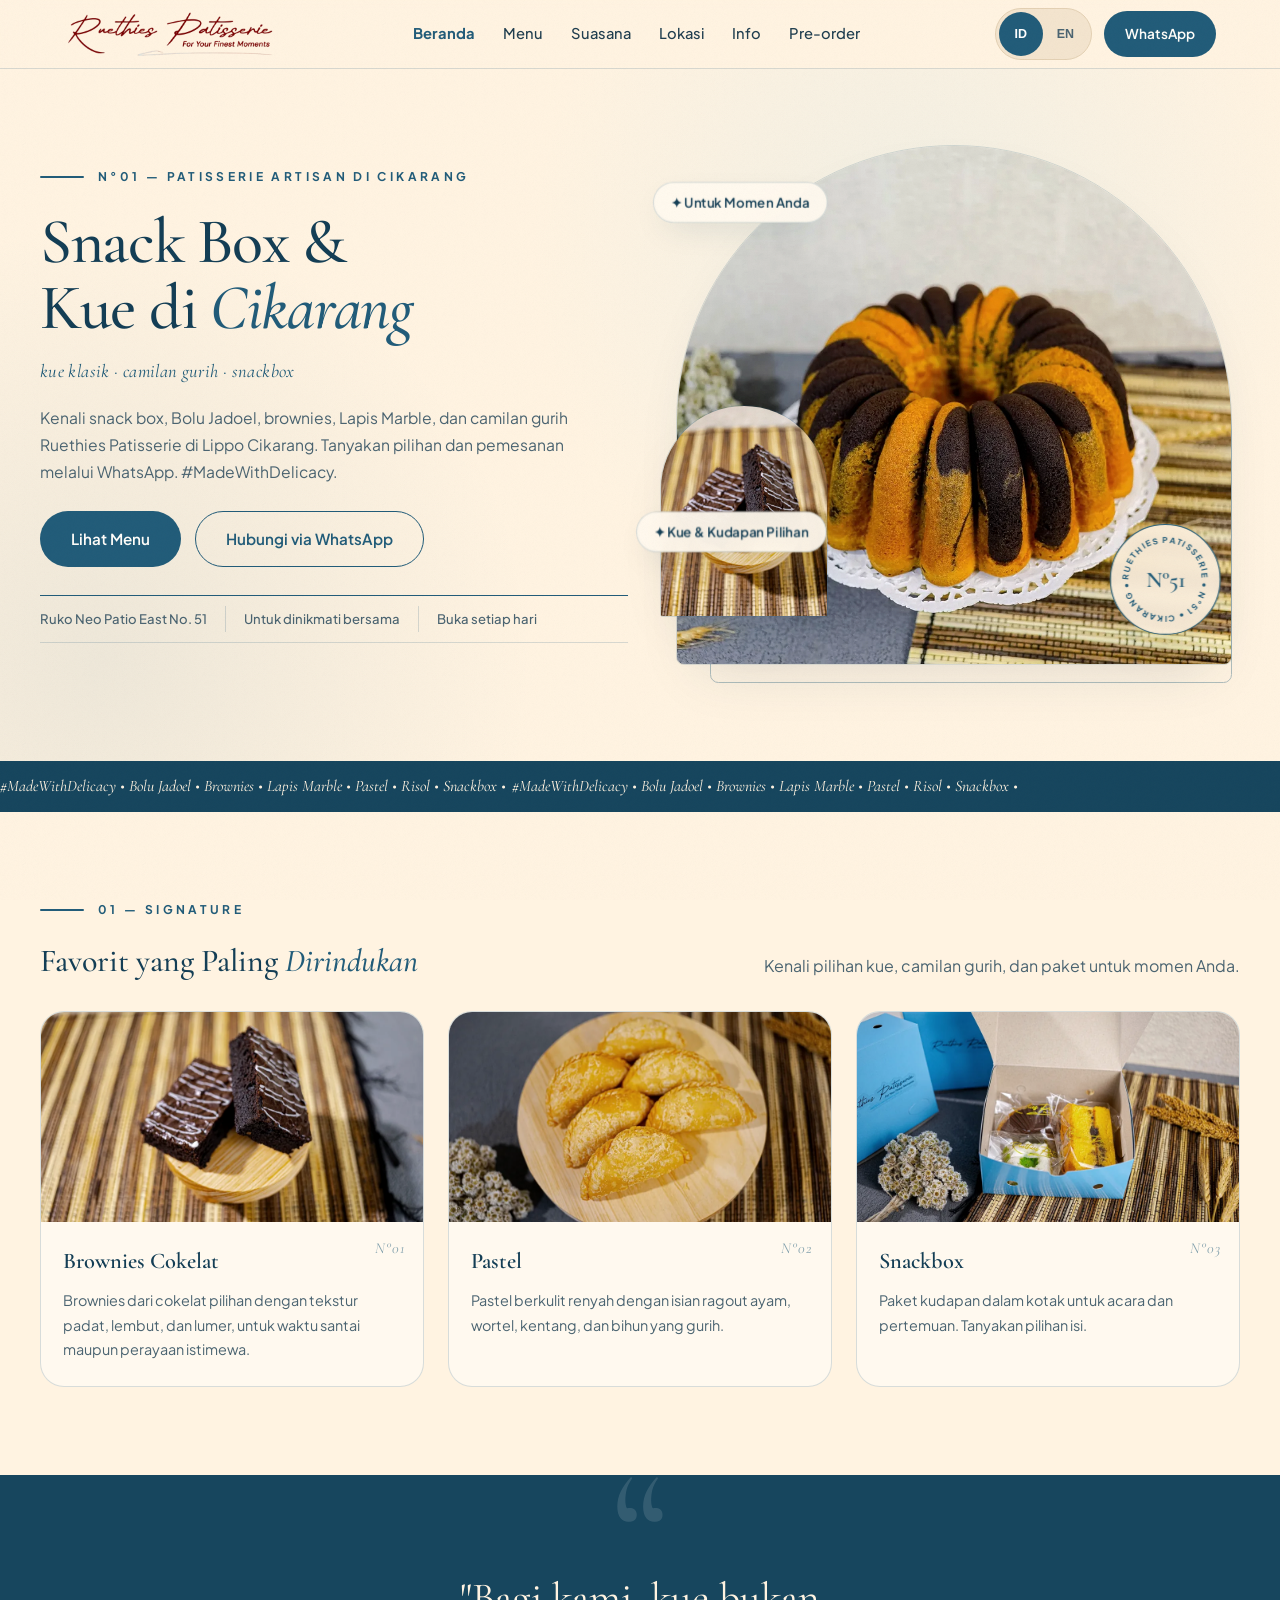
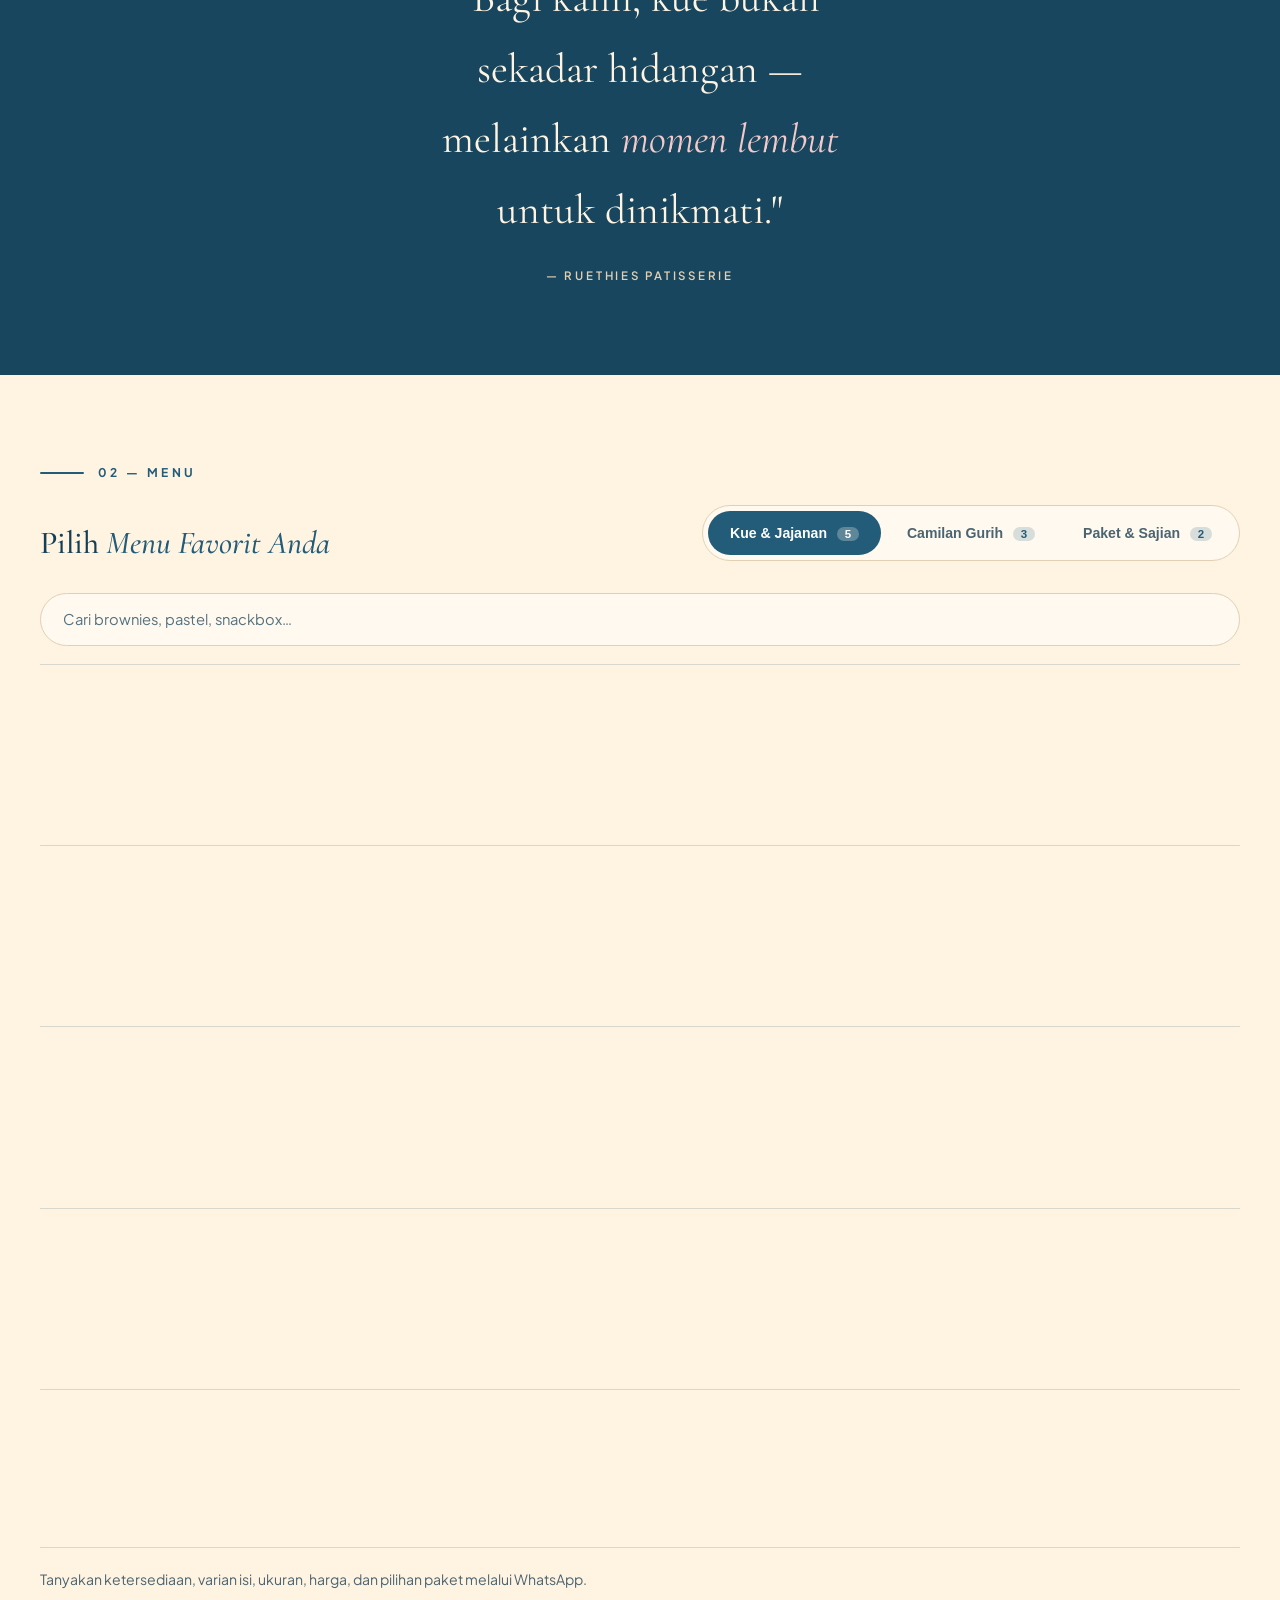
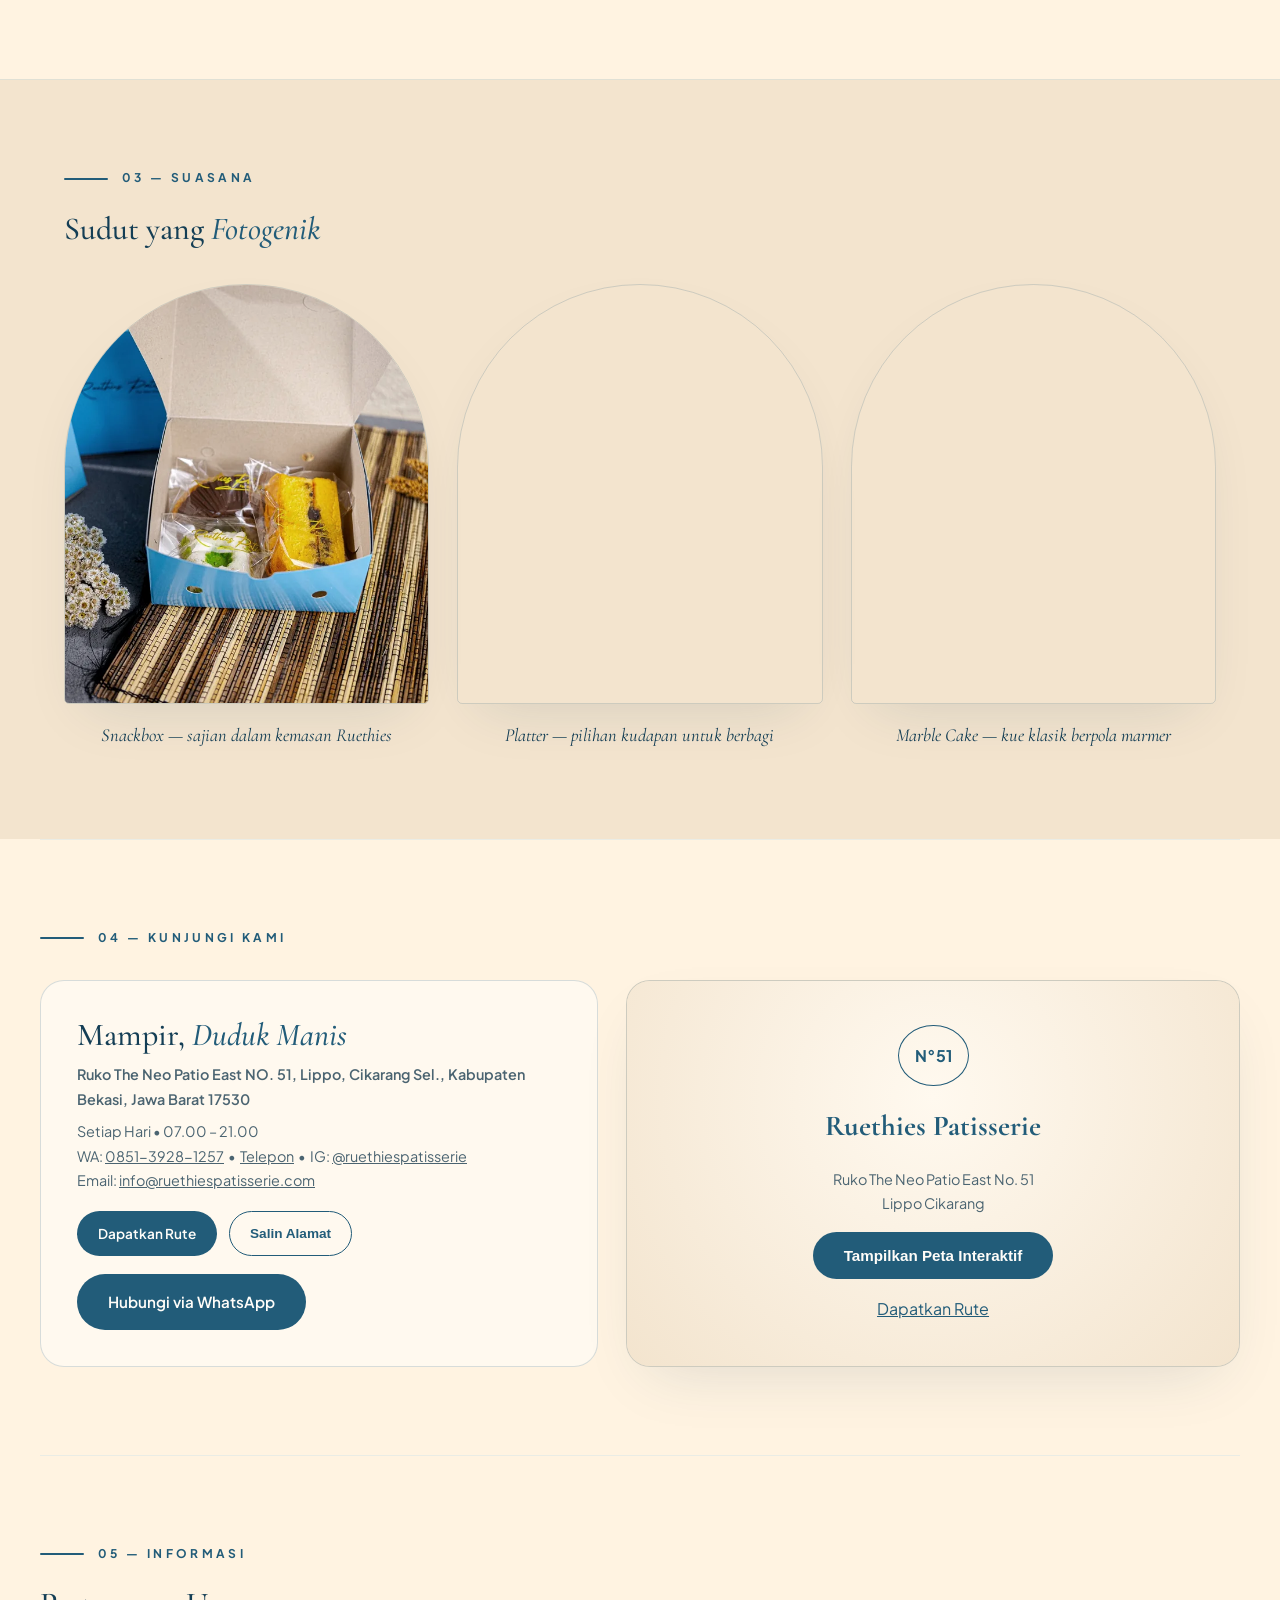
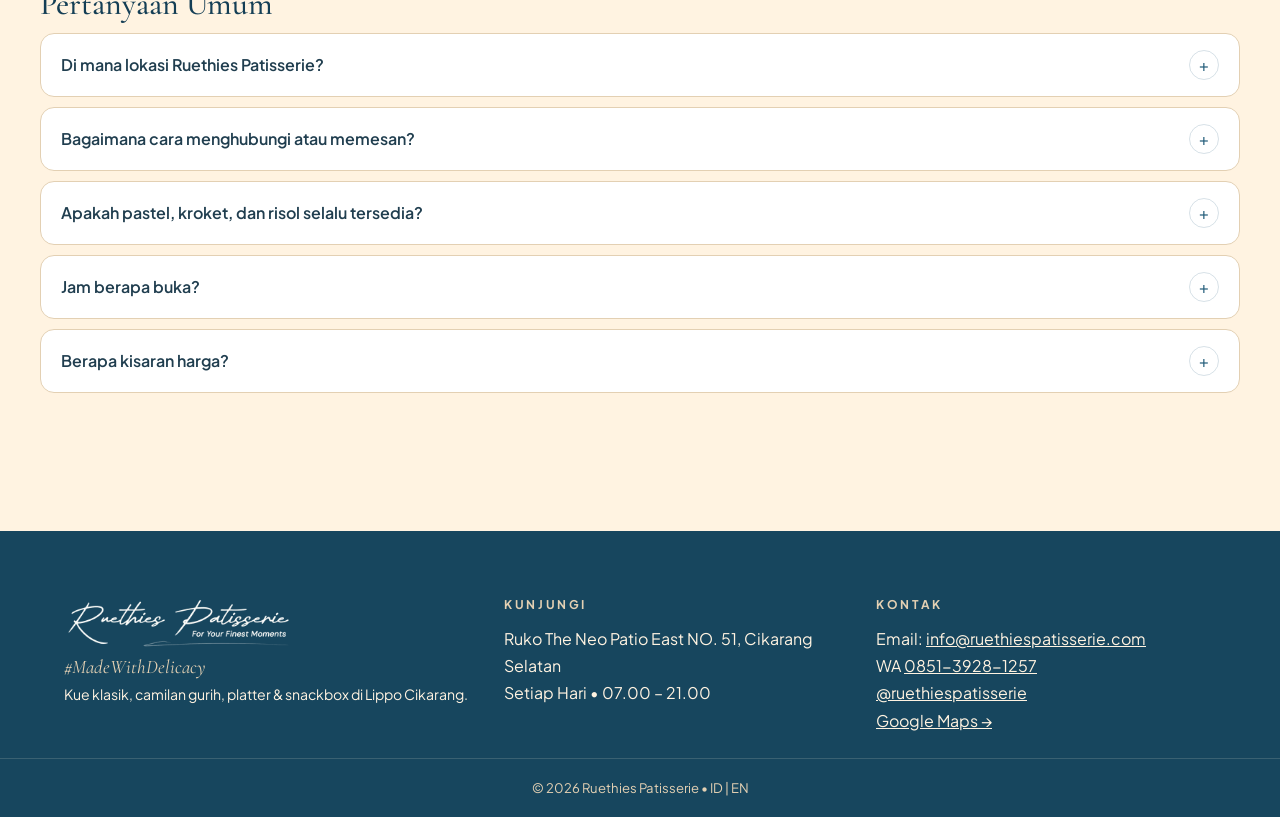
==== commit 2819ff1d: "Merge main articles into staging and align public and admin blue cream theme" ====
--- a/index.html
+++ b/index.html
@@ -23,7 +23,7 @@
 <meta name="twitter:title" content="Ruethies Patisserie — Kue & Snackbox Cikarang" />
 <meta name="twitter:description" content="Kue klasik, camilan gurih, platter dan snackbox di Cikarang. #MadeWithDelicacy" />
 <meta name="twitter:image" content="https://ruethiespatisserie.com/logo.jpeg" />
-<meta name="theme-color" content="#7A0000" />
+<meta name="theme-color" content="#8ACEF1" />
 <link rel="manifest" href="manifest.json" />
 <meta name="mobile-web-app-capable" content="yes" />
 <meta name="apple-mobile-web-app-capable" content="yes" />
@@ -38,7 +38,7 @@
 <link id="site-fonts" href="https://fonts.googleapis.com/css2?family=Cormorant+Garamond:ital,wght@0,400;0,500;0,600;1,400;1,500&family=Plus+Jakarta+Sans:wght@400;500;600;700&display=swap" rel="stylesheet" media="print" />
 <noscript><link href="https://fonts.googleapis.com/css2?family=Cormorant+Garamond:ital,wght@0,400;0,500;0,600;1,400;1,500&family=Plus+Jakarta+Sans:wght@400;500;600;700&display=swap" rel="stylesheet" /></noscript>
 <!-- ?v= = versi aset. NAIKKAN tiap deploy yang mengubah styles.css/app.js agar pengunjung otomatis dapat file baru -->
-<link rel="stylesheet" href="styles.css?v=staging-profile-20261114" />
+<link rel="stylesheet" href="styles.css?v=profile-faq-consistency-20261117" />
 <script src="app.js?v=20261111-atmosphere" defer></script>
 <script type="application/ld+json">
 {"@context":"https://schema.org","@type":"CafeOrCoffeeShop","@id":"https://ruethiespatisserie.com/#cafe","name":"Ruethies Patisserie","url":"https://ruethiespatisserie.com/","inLanguage":"id","image":"https://ruethiespatisserie.com/logo.jpeg","logo":"https://ruethiespatisserie.com/logo-wine.png","slogan":"#MadeWithDelicacy","telephone":"+62-851-3928-1257","email":"info@ruethiespatisserie.com","currenciesAccepted":"IDR","menu":"https://ruethiespatisserie.com/#menu","areaServed":["Lippo Cikarang","Cikarang Selatan","Kabupaten Bekasi","Jawa Barat"],"servesCuisine":["Kue","Jajanan Indonesia","Pastel","Kroket","Risol","Snackbox"],"sameAs":["https://instagram.com/ruethiespatisserie","https://www.google.com/maps/place/Ruethies+Patisserie/@-6.3443722,107.1490519,18z"],"openingHours":"Mo-Su 07:00-21:00","openingHoursSpecification":{"@type":"OpeningHoursSpecification","dayOfWeek":["Monday","Tuesday","Wednesday","Thursday","Friday","Saturday","Sunday"],"opens":"07:00","closes":"21:00"},"address":{"@type":"PostalAddress","streetAddress":"Ruko The Neo Patio East NO. 51, Lippo","addressLocality":"Cikarang Selatan, Kabupaten Bekasi","addressRegion":"Jawa Barat","postalCode":"17530","addressCountry":"ID"},"geo":{"@type":"GeoCoordinates","latitude":-6.3443722,"longitude":107.1490519},"hasMap":"https://www.google.com/maps/place/Ruethies+Patisserie/@-6.3443722,107.1490519,18z"}
--- a/styles.css
+++ b/styles.css
@@ -1,10 +1,12 @@
 :root{
-  --wine:#7A0000; --wine-deep:#560000; --wine-soft:#A83A3A; --wine-ink:#3D0000;
-  --wine-12:rgba(122,0,0,.12); --wine-08:rgba(122,0,0,.08);
-  --beige:#FAF6F0; --paper:#FFFDF9; --beige-deep:#F1E8DC; --beige-line:#E7DACA;
-  --baby:#89CFF0; --baby-glow:rgba(137,207,240,.08);
-  --ink:#2B2320; --muted:#6F625B; --faint:#A89A8E;
-  --sh:0 24px 60px -24px rgba(61,0,0,.18);
+  --brand-blue:#8ACEF1; --brand-cream:#FFF3E1; --brand-ink:#143E55;
+  /* Compatibility aliases keep legacy public components on the same blue palette. */
+  --wine:#225C79; --wine-deep:#17465E; --wine-soft:#336F8A; --wine-ink:#143E55;
+  --wine-12:rgba(34,92,121,.18); --wine-08:rgba(138,206,241,.18);
+  --beige:#FFF3E1; --paper:#FFF9EF; --beige-deep:#F3E4CE; --beige-line:#E3D0B3;
+  --baby:#8ACEF1; --baby-glow:rgba(138,206,241,.12);
+  --ink:#203E4F; --muted:#4B6471; --faint:#54717F;
+  --sh:0 24px 60px -24px rgba(20,62,85,.15);
   --ease:cubic-bezier(.22,1,.36,1);
 }
 *{box-sizing:border-box;margin:0;padding:0}
@@ -15,16 +17,16 @@
 .container{max-width:1200px;margin:0 auto;padding:0 24px}
 .grain{position:fixed;inset:0;pointer-events:none;opacity:.05;z-index:60;background-image:url("data:image/svg+xml,%3Csvg xmlns='http://www.w3.org/2000/svg' width='120' height='120'%3E%3Cfilter id='n'%3E%3CfeTurbulence baseFrequency='.9'/%3E%3C/filter%3E%3Crect width='120' height='120' filter='url(%23n)' opacity='.6'/%3E%3C/svg%3E")}
 /* NAV */
-.nav{position:sticky;top:0;z-index:50;backdrop-filter:blur(16px);background:rgba(250,246,240,.78);border-bottom:1px solid var(--wine-12)}
-.nav.scrolled{box-shadow:0 12px 32px -18px rgba(61,0,0,.25)}
+.nav{position:sticky;top:0;z-index:50;backdrop-filter:blur(16px);background:rgba(255,243,225,.78);border-bottom:1px solid var(--wine-12)}
+.nav.scrolled{box-shadow:0 12px 32px -18px rgba(20,62,85,.25)}
 .nav-inner{display:flex;align-items:center;justify-content:space-between;height:68px}
 .brand{font-family:"Cormorant Garamond",serif;font-weight:600;font-size:1.6rem;color:var(--wine);text-decoration:none}
 .brand span{font-family:"Plus Jakarta Sans";font-size:.6rem;letter-spacing:.32em;color:var(--muted);margin-left:8px;vertical-align:middle}
 .brand.light{color:var(--beige)} .brand.light span{color:var(--beige-line)}
 .brand .logo{height:52px;width:auto;max-width:280px;object-fit:contain;filter:none}
 .foot-logo{height:56px !important;max-width:300px;filter:none !important;opacity:1}
-.links{display:flex;gap:clamp(12px,1.6vw,24px)}
-.links a{text-decoration:none;color:var(--ink);font-weight:500;font-size:.92rem;white-space:nowrap}
+.links{display:flex;gap:28px}
+.links a{text-decoration:none;color:var(--ink);font-weight:500;font-size:.92rem}
 .links a:hover{color:var(--wine)}
 .links a.on{color:var(--wine);font-weight:700}
 .skip{position:absolute;left:16px;top:-60px;z-index:200;background:var(--wine);color:#fff;padding:10px 18px;border-radius:999px;font-weight:600;font-size:.85rem;text-decoration:none;transition:top .2s ease}
@@ -38,11 +40,10 @@
 .burger.open span:nth-child(1){transform:translateY(7px) rotate(45deg)}
 .burger.open span:nth-child(2){opacity:0}
 .burger.open span:nth-child(3){transform:translateY(-7px) rotate(-45deg)}
-.mobile-menu{display:flex;flex-direction:column;background:rgba(255,253,249,.97);backdrop-filter:blur(16px);border-top:1px solid var(--wine-12);padding:8px 20px 16px}
+.mobile-menu{display:flex;flex-direction:column;background:rgba(255,249,239,.97);backdrop-filter:blur(16px);border-top:1px solid var(--wine-12);padding:8px 20px 16px}
 .mobile-menu[hidden]{display:none}
 .mobile-menu a{text-decoration:none;color:var(--ink);font-weight:600;padding:12px 4px;border-bottom:1px solid var(--wine-08)}
 .mobile-menu a:last-child{border-bottom:0}
-.mobile-menu .mobile-reserve{font:inherit;font-weight:600;text-align:left;cursor:pointer;padding:12px 4px;background:none;border:0;color:var(--ink)}
 /* BUTTONS */
 .btn{border-radius:999px;font-weight:600;cursor:pointer;border:1px solid transparent;text-decoration:none;display:inline-block;transition:.2s ease-out}
 .btn.primary{background:var(--wine);color:#FFFDF9;padding:14px 30px;font-size:.95rem}
@@ -53,7 +54,7 @@
 /* HERO — full-bleed modern editorial */
 .hero{position:relative;overflow:hidden;padding:76px 0 96px}
 .hero-inner{position:relative;max-width:1320px;margin:0 auto;padding:0 40px;display:grid;grid-template-columns:1.02fr .98fr;gap:48px;align-items:center}
-.hero-glow{position:absolute;inset:0;pointer-events:none;background:radial-gradient(560px at 72% 26%,var(--baby-glow),transparent 70%),radial-gradient(620px at 8% 85%,rgba(122,0,0,.08),transparent 70%)}
+.hero-glow{position:absolute;inset:0;pointer-events:none;background:radial-gradient(560px at 72% 26%,var(--baby-glow),transparent 70%),radial-gradient(620px at 8% 85%,rgba(34,92,121,.08),transparent 70%)}
 .side-label{position:absolute;left:6px;top:50%;transform:rotate(180deg) translateY(50%);writing-mode:vertical-rl;font-size:.66rem;letter-spacing:.38em;color:var(--faint);font-weight:600;white-space:nowrap}
 @media(max-width:1300px){.side-label{display:none}}
 .eyebrow{display:flex;align-items:center;gap:14px;font-size:.75rem;letter-spacing:.28em;text-transform:uppercase;color:var(--wine);font-weight:700;margin-bottom:22px}
@@ -79,7 +80,7 @@
 .arch.mini{position:absolute;width:168px;height:212px;z-index:2;animation:floaty 7s ease-in-out infinite}
 .m1{left:-16px;bottom:48px}
 @keyframes floaty{0%,100%{transform:translateY(0)}50%{transform:translateY(-7px)}}
-.badge{position:absolute;background:rgba(255,253,249,.94);backdrop-filter:blur(12px);-webkit-backdrop-filter:blur(12px);border:1px solid var(--wine-12);border-radius:999px;padding:8px 16px;font-size:.78rem;font-weight:600;letter-spacing:.02em;color:var(--wine-ink);box-shadow:0 12px 32px -12px rgba(43,35,32,.22);z-index:3;white-space:nowrap}
+.badge{position:absolute;background:rgba(255,249,239,.94);backdrop-filter:blur(12px);-webkit-backdrop-filter:blur(12px);border:1px solid var(--wine-12);border-radius:999px;padding:8px 16px;font-size:.78rem;font-weight:600;letter-spacing:.02em;color:var(--wine-ink);box-shadow:0 12px 32px -12px rgba(20,62,85,.22);z-index:3;white-space:nowrap}
 .b1{top:48px;left:-8px}
 .b2{bottom:120px;left:-24px}
 .visit .info p a:not(.btn), footer p a:not(.btn){color:inherit}
@@ -96,12 +97,12 @@
 .lb-arch img{width:100%;height:100%}
 .backdrop.lb figcaption{text-align:center;font-family:"Cormorant Garamond",serif;font-style:italic;font-size:1.2rem;color:var(--beige);margin-top:12px}
 .lb-count{text-align:center;font-size:.75rem;letter-spacing:.28em;color:var(--beige-line);margin-top:6px;font-weight:700}
-.lb-nav{border:1px solid var(--wine-12);background:rgba(255,253,249,.92);width:44px;height:44px;border-radius:50%;font-size:1.4rem;cursor:pointer;color:var(--wine);flex-shrink:0}
+.lb-nav{border:1px solid var(--wine-12);background:rgba(255,249,239,.92);width:44px;height:44px;border-radius:50%;font-size:1.4rem;cursor:pointer;color:var(--wine);flex-shrink:0}
 :focus-visible{outline:2px solid var(--wine);outline-offset:3px;border-radius:6px}
 /* SKELETON shimmer — anti layar kosong saat menu dimuat */
 .sk{pointer-events:none}
 .sk-ph,.sk-line,.sk-dot{position:relative;overflow:hidden;background:var(--beige-deep)}
-.sk-ph::after,.sk-line::after,.sk-dot::after{content:"";position:absolute;inset:0;background:linear-gradient(100deg,transparent 20%,rgba(255,253,249,.75) 50%,transparent 80%);animation:shimmer 1.4s infinite}
+.sk-ph::after,.sk-line::after,.sk-dot::after{content:"";position:absolute;inset:0;background:linear-gradient(100deg,transparent 20%,rgba(255,249,239,.75) 50%,transparent 80%);animation:shimmer 1.4s infinite}
 .sk-line{height:14px;border-radius:8px;margin:8px 0}
 .sk-line.w40{width:40%}.sk-line.w60{width:60%}
 .sk-dot{width:28px;height:28px;border-radius:50%}
@@ -109,7 +110,7 @@
 @keyframes shimmer{from{transform:translateX(-100%)}to{transform:translateX(100%)}}
 .lang button,.tab,.burger,.lb-nav{min-height:44px}
 .lang button{min-width:44px}
-.seal{position:absolute;right:18px;bottom:36px;width:108px;height:108px;z-index:3;display:flex;align-items:center;justify-content:center;background:rgba(250,246,240,.9);backdrop-filter:blur(8px);border:1px solid var(--wine);border-radius:50%;box-shadow:var(--sh)}
+.seal{position:absolute;right:18px;bottom:36px;width:108px;height:108px;z-index:3;display:flex;align-items:center;justify-content:center;background:rgba(255,243,225,.9);backdrop-filter:blur(8px);border:1px solid var(--wine);border-radius:50%;box-shadow:var(--sh)}
 .seal svg{position:absolute;inset:4px;animation:spin 26s linear infinite}
 .seal svg text{font-family:"Plus Jakarta Sans",sans-serif;font-size:9.5px;font-weight:700;letter-spacing:1.6px;fill:var(--wine)}
 .seal b{font-family:"Cormorant Garamond",serif;font-size:1.35rem;color:var(--wine);font-weight:600}
@@ -138,7 +139,7 @@
 .card .ph{height:210px;overflow:hidden;position:relative}
 .card .ph img{transition:transform .5s var(--ease)}
 .card:hover .ph img{transform:scale(1.05)}
-.cards3 .card .ph::after{content:"";position:absolute;inset:0;background:linear-gradient(115deg,transparent 32%,rgba(255,253,249,.38) 48%,transparent 62%);transform:translateX(-130%);transition:transform .6s var(--ease);pointer-events:none;z-index:2}
+.cards3 .card .ph::after{content:"";position:absolute;inset:0;background:linear-gradient(115deg,transparent 32%,rgba(255,249,239,.38) 48%,transparent 62%);transform:translateX(-130%);transition:transform .6s var(--ease);pointer-events:none;z-index:2}
 .cards3 .card:hover .ph::after{transform:translateX(130%)}
 @media(hover:none){.cards3 .card:active{transform:scale(.98)}}
 .card .bd{padding:20px 22px 24px;position:relative}
@@ -155,7 +156,7 @@
 .tab{position:relative;z-index:1;border:0;background:transparent;padding:10px 22px;border-radius:999px;font-weight:600;font-size:.88rem;color:var(--muted);cursor:pointer}
 .tab.on{color:#fff}
 .tcount{display:inline-block;min-width:22px;text-align:center;font-size:.72rem;font-weight:700;background:var(--wine-12);color:var(--wine);border-radius:999px;padding:1px 7px;margin-left:6px}
-.tab.on .tcount{background:rgba(255,253,249,.28);color:#fff}
+.tab.on .tcount{background:rgba(255,249,239,.28);color:#fff}
 .menu-tools{margin-bottom:18px}
 .menu-tools input{width:100%;border:1px solid var(--beige-line);border-radius:999px;padding:13px 22px;font:inherit;font-size:.92rem;background:var(--paper);color:var(--ink)}
 .menu-tools input:focus{outline:2px solid var(--wine);outline-offset:2px;border-color:var(--wine)}
@@ -205,7 +206,7 @@
 .map-placeholder p{font-size:.9rem;color:var(--muted)}
 .map-placeholder a{color:var(--wine)}
 .map-marker{border:1px solid var(--wine);border-radius:50%;padding:16px;color:var(--wine);font-weight:700}
-.pin{position:absolute;left:16px;bottom:16px;background:rgba(255,253,249,.92);backdrop-filter:blur(10px);border:1px solid var(--wine-12);border-radius:16px;padding:12px 18px;box-shadow:var(--sh)}
+.pin{position:absolute;left:16px;bottom:16px;background:rgba(255,249,239,.92);backdrop-filter:blur(10px);border:1px solid var(--wine-12);border-radius:16px;padding:12px 18px;box-shadow:var(--sh)}
 .pin strong{display:block;font-family:"Cormorant Garamond",serif;font-size:1.15rem;color:var(--wine)}
 .pin span{font-size:.78rem;color:var(--muted);letter-spacing:.06em}
 /* FOOTER */
@@ -214,9 +215,9 @@
 .fh{font-size:.75rem;letter-spacing:.22em;text-transform:uppercase;color:var(--beige-line);margin-bottom:10px;font-weight:700}
 footer a{color:var(--beige)}
 .tag{font-family:"Cormorant Garamond",serif;font-style:italic;font-size:1.2rem;color:var(--beige-line)}
-.copy{text-align:center;padding:18px;border-top:1px solid rgba(250,246,240,.15);font-size:.82rem;color:var(--beige-line)}
+.copy{text-align:center;padding:18px;border-top:1px solid rgba(255,243,225,.15);font-size:.82rem;color:var(--beige-line)}
 /* MODAL */
-.backdrop{position:fixed;inset:0;background:rgba(43,35,32,.45);backdrop-filter:blur(6px);display:flex;align-items:center;justify-content:center;z-index:100;padding:20px}
+.backdrop{position:fixed;inset:0;background:rgba(20,62,85,.45);backdrop-filter:blur(6px);display:flex;align-items:center;justify-content:center;z-index:100;padding:20px}
 .backdrop[hidden]{display:none}
 .x{position:absolute;top:16px;right:16px;z-index:3;border:0;background:var(--beige-deep);width:44px;height:44px;border-radius:50%;cursor:pointer}
 @keyframes up{from{opacity:0;transform:translateY(16px)}}
@@ -260,7 +261,7 @@
   .seal svg text{font-size:9.5px;letter-spacing:1.4px}
   .seal b{font-size:1.05rem}
   .side-label{display:none}
-  .stickybar{position:fixed;left:12px;right:12px;bottom:calc(12px + env(safe-area-inset-bottom));z-index:90;display:flex;align-items:center;justify-content:space-between;gap:12px;background:rgba(255,253,249,.94);backdrop-filter:blur(10px);-webkit-backdrop-filter:blur(10px);border:1px solid var(--wine-12);border-radius:20px;padding:10px 10px 10px 20px;box-shadow:var(--sh);transform:translateY(160%);transition:transform .35s cubic-bezier(.22,1,.36,1)}
+  .stickybar{position:fixed;left:12px;right:12px;bottom:calc(12px + env(safe-area-inset-bottom));z-index:90;display:flex;align-items:center;justify-content:space-between;gap:12px;background:rgba(255,249,239,.94);backdrop-filter:blur(10px);-webkit-backdrop-filter:blur(10px);border:1px solid var(--wine-12);border-radius:20px;padding:10px 10px 10px 20px;box-shadow:var(--sh);transform:translateY(160%);transition:transform .35s cubic-bezier(.22,1,.36,1)}
   .stickybar.show{transform:none}
   .stickybar.hide{transform:translateY(160%) !important}
   .sb-link{text-decoration:none;color:var(--wine);font-weight:700;font-size:.88rem;white-space:nowrap}
@@ -322,7 +323,6 @@
 }
 /* Small phones — declutter hero visual */
 @media(max-width:480px){
-  .nav-cta .btn.primary.sm{display:none}
   .arch.mini{width:96px;height:122px}
   .m1{left:8px;bottom:52px}
   .b2{top:auto;bottom:8px;left:8px;right:auto}
@@ -331,8 +331,7 @@
 }
 /* Very small phones */
 @media(max-width:380px){
-  .nav-inner{padding-inline:16px}
-  .nav-inner .brand .logo{max-width:120px}
+  .nav-cta .btn.primary.sm{display:none}
   .display{font-size:clamp(2.1rem,12vw,2.6rem)}
   .cards3 .card{flex-basis:78%}
   .arch-row figure{flex-basis:80%}
@@ -343,13 +342,13 @@
 }
 @media(prefers-reduced-motion:reduce){.track,.seal svg,.arch.mini,.sk-ph::after,.sk-line::after,.sk-dot::after,.cards3 .card .ph::after{animation:none;transition:none}*{scroll-behavior:auto}.rv{opacity:1;transform:none;transition:none}.menulist.swap{animation:none}}
 /* FAQ */
-#faq details{background:#fff;border:1px solid var(--beige-line);border-radius:14px;margin:10px 0;overflow:hidden}
-#faq summary{cursor:pointer;list-style:none;font-weight:600;padding:16px 20px;display:flex;align-items:center;justify-content:space-between;gap:12px}
-#faq summary::-webkit-details-marker{display:none}
-#faq summary::after{content:"+";flex:none;width:28px;height:28px;border-radius:50%;border:1px solid var(--wine-12);display:grid;place-items:center;color:var(--wine);font-weight:400;transition:transform .25s}
-#faq details[open] summary::after{transform:rotate(45deg)}
-#faq details p{margin:0;padding:0 20px 18px;color:var(--muted);line-height:1.7}
-#faq details p a{color:var(--wine)}
+body:not(.profile-site) #faq details{background:#fff;border:1px solid var(--beige-line);border-radius:14px;margin:10px 0;overflow:hidden}
+body:not(.profile-site) #faq summary{cursor:pointer;list-style:none;font-weight:600;padding:16px 20px;display:flex;align-items:center;justify-content:space-between;gap:12px}
+body:not(.profile-site) #faq summary::-webkit-details-marker{display:none}
+body:not(.profile-site) #faq summary::after{content:"+";flex:none;width:28px;height:28px;border-radius:50%;border:1px solid var(--wine-12);display:grid;place-items:center;color:var(--wine);font-weight:400;transition:transform .25s}
+body:not(.profile-site) #faq details[open] summary::after{transform:rotate(45deg)}
+body:not(.profile-site) #faq details p{margin:0;padding:0 20px 18px;color:var(--muted);line-height:1.7}
+body:not(.profile-site) #faq details p a{color:var(--wine)}
 
 /* Foto display membuka detail produk, tetap memakai ukuran kartu yang ada. */
 .product-photo{padding:0;display:block;background:transparent;color:inherit;cursor:pointer;font:inherit}
@@ -403,7 +402,7 @@
 
 /* Shared product/atmosphere detail: uncropped photo beside readable captions. */
 @media(min-width:761px){
-  .backdrop.lb[data-gallery] .lb-inner{width:min(1040px,100%);max-width:100%;display:grid;grid-template-columns:44px minmax(0,1fr) 44px;gap:16px;padding:64px 24px 24px;box-sizing:border-box;border-radius:24px;background:var(--beige);box-shadow:0 24px 80px rgba(43,35,32,.2)}
+  .backdrop.lb[data-gallery] .lb-inner{width:min(1040px,100%);max-width:100%;display:grid;grid-template-columns:44px minmax(0,1fr) 44px;gap:16px;padding:64px 24px 24px;box-sizing:border-box;border-radius:24px;background:var(--beige);box-shadow:0 24px 80px rgba(20,62,85,.2)}
   .backdrop.lb[data-gallery] figure{grid-column:2;grid-row:1;display:grid;grid-template-columns:minmax(0,1.2fr) minmax(220px,.8fr);grid-template-rows:auto auto auto 1fr;column-gap:28px;row-gap:16px;width:100%;max-width:none;max-height:calc(100dvh - 140px);text-align:left}
   .backdrop.lb[data-gallery] .lb-arch{grid-column:1;grid-row:1/5;width:100%;min-width:0;height:min(62vh,560px);border-radius:16px;box-shadow:none;background:var(--beige-deep)}
   .backdrop.lb[data-gallery] .lb-arch img{display:block;width:100%;height:100%;object-fit:contain}
